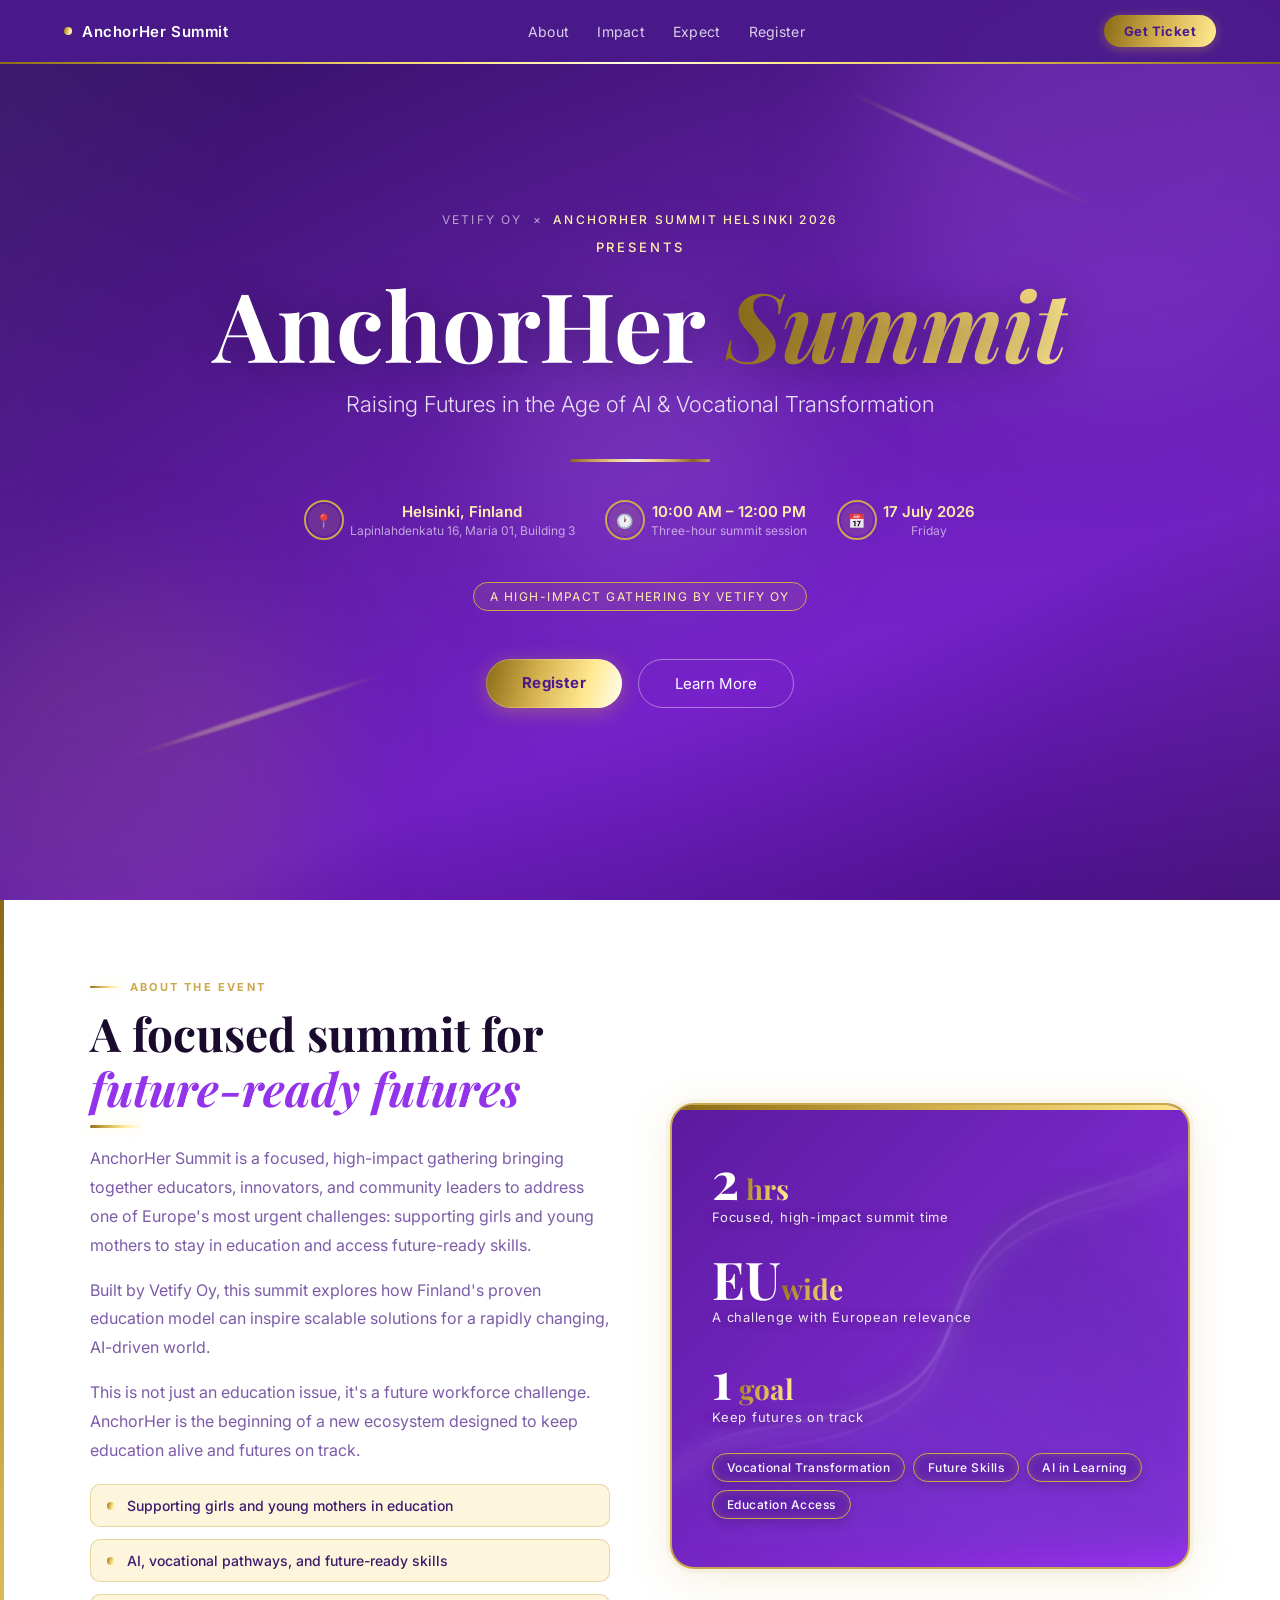
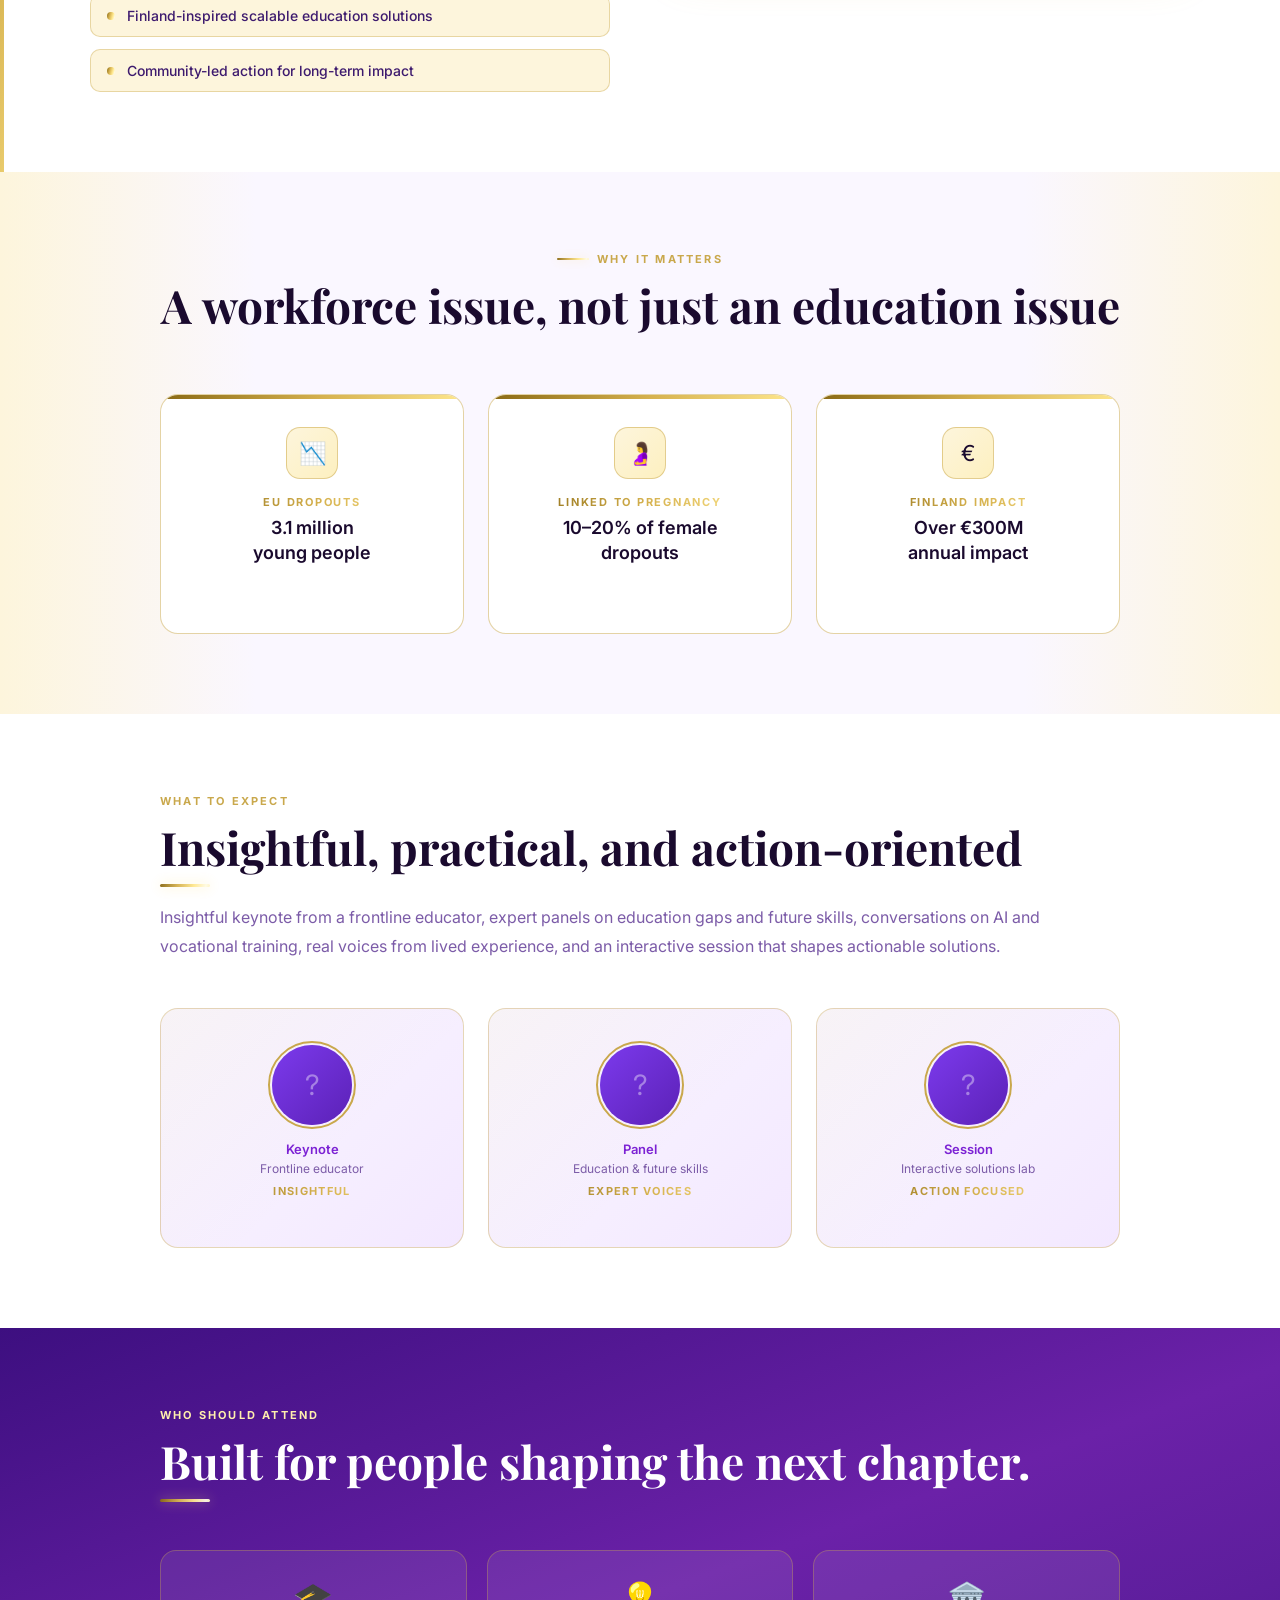
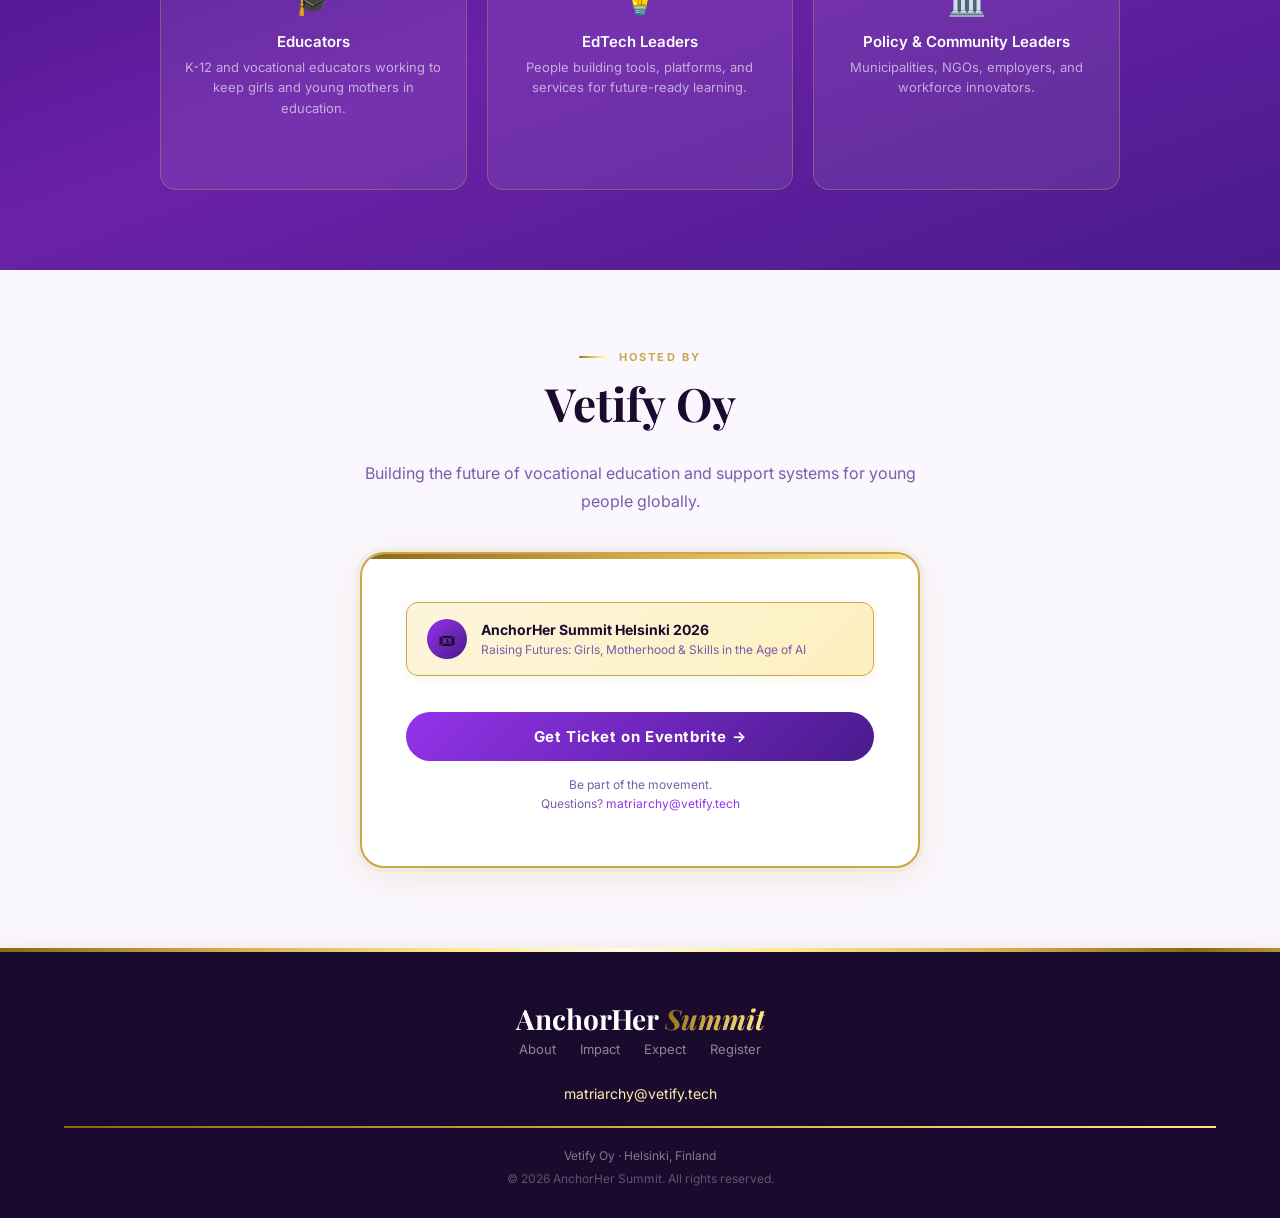
==== index.html @ 863d2818 "remove unnecessary info" ====
<!DOCTYPE html>
<html lang="en">
  <head>
    <meta charset="UTF-8" />
    <meta name="viewport" content="width=device-width, initial-scale=1.0" />
    <title>AnchorHer Summit Helsinki 2026 | Vetify Oy</title>
    <link
      href="https://fonts.googleapis.com/css2?family=Playfair+Display:ital,wght@0,400;0,600;0,700;1,400&family=Inter:wght@300;400;500;600&display=swap"
      rel="stylesheet"
    />
    <link rel="stylesheet" href="styles.css" />
  </head>
  <body>
    <!-- NAV -->
    <nav>
      <div class="nav-brand">
        <div class="nav-brand-dot"></div>
        AnchorHer Summit
      </div>
      <div class="nav-links">
        <a href="#about">About</a>
        <a href="#details">Impact</a>
        <a href="#speakers">Expect</a>
        <a href="#register">Register</a>
      </div>
      <a
        href="https://www.eventbrite.com/e/anchor-her-2026-tickets-1987062125307?utm_experiment=test_share_listing&amp;aff=ebdsshios&amp;sg=4c2efbb95461419b3575d5b0c4563338e0e5903db232648cd153c966b1253287ff95b7b85a6dab81c7ffede39c8ee345f664fbf305e3b90b16de15519424bc4d80ee0aa42f02c22184fb0f5b1e31"
        target="_blank"
        rel="noopener noreferrer"
        class="nav-cta"
        >Get Ticket</a
      >
    </nav>

    <!-- HERO -->
    <section class="hero" id="home">
      <div class="hero-orb orb1"></div>
      <div class="hero-orb orb2"></div>
      <div class="hero-orb orb3"></div>
      <div class="gold-line gl1"></div>
      <div class="gold-line gl2"></div>

      <p class="hero-collab">
        Vetify Oy &nbsp;×&nbsp; <span>AnchorHer Summit Helsinki 2026</span>
      </p>
      <p class="hero-eyebrow">Presents</p>
      <h1 class="hero-title">AnchorHer <em>Summit</em></h1>
      <p class="hero-subtitle">
        Raising Futures in the Age of AI &amp; Vocational Transformation
      </p>

      <div class="hero-meta">
        <div class="hero-meta-item">
          <div class="hero-meta-icon">📍</div>
          <div class="hero-meta-text">
            <strong>Helsinki, Finland</strong>
            <span>Lapinlahdenkatu 16, Maria 01, Building 3</span>
          </div>
        </div>
        <div class="hero-meta-item">
          <div class="hero-meta-icon">🕐</div>
          <div class="hero-meta-text">
            <strong>10:00 AM – 12:00 PM</strong>
            <span>Three-hour summit session</span>
          </div>
        </div>
        <div class="hero-meta-item">
          <div class="hero-meta-icon">📅</div>
          <div class="hero-meta-text">
            <strong>17 July 2026</strong>
            <span>Friday</span>
          </div>
        </div>
      </div>

      <div class="hero-badge">A high-impact gathering by Vetify Oy</div>

      <div class="hero-cta">
        <a
          href="https://www.eventbrite.com/e/anchor-her-2026-tickets-1987062125307?utm_experiment=test_share_listing&amp;aff=ebdsshios&amp;sg=4c2efbb95461419b3575d5b0c4563338e0e5903db232648cd153c966b1253287ff95b7b85a6dab81c7ffede39c8ee345f664fbf305e3b90b16de15519424bc4d80ee0aa42f02c22184fb0f5b1e31"
          target="_blank"
          rel="noopener noreferrer"
          class="btn-primary"
          >Register</a
        >
        <a href="#about" class="btn-outline">Learn More</a>
      </div>
    </section>

    <!-- ABOUT -->
    <section class="about" id="about">
      <div class="about-grid">
        <div>
          <p class="section-label">About the Event</p>
          <h2 class="section-title">
            A focused summit for <em>future-ready futures</em>
          </h2>
          <p class="section-body">
            AnchorHer Summit is a focused, high-impact gathering bringing
            together educators, innovators, and community leaders to address one
            of Europe&apos;s most urgent challenges: supporting girls and young
            mothers to stay in education and access future-ready skills.
          </p>
          <p class="section-body" style="margin-top: 16px">
            Built by Vetify Oy, this summit explores how Finland&apos;s proven
            education model can inspire scalable solutions for a rapidly
            changing, AI-driven world.
          </p>
          <p class="section-body" style="margin-top: 16px">
            This is not just an education issue, it&apos;s a future workforce
            challenge. AnchorHer is the beginning of a new ecosystem designed to
            keep education alive and futures on track.
          </p>
          <div class="audience-list">
            <div class="audience-item">
              <div class="audience-dot"></div>
              <span>Supporting girls and young mothers in education</span>
            </div>
            <div class="audience-item">
              <div class="audience-dot"></div>
              <span>AI, vocational pathways, and future-ready skills</span>
            </div>
            <div class="audience-item">
              <div class="audience-dot"></div>
              <span>Finland-inspired scalable education solutions</span>
            </div>
            <div class="audience-item">
              <div class="audience-dot"></div>
              <span>Community-led action for long-term impact</span>
            </div>
          </div>
        </div>
        <div class="about-visual">
          <div class="about-visual-accent"></div>
          <div class="about-stat">
            <div class="about-stat-num">2<span> hrs</span></div>
            <div class="about-stat-label">Focused, high-impact summit time</div>
          </div>
          <div class="about-stat">
            <div class="about-stat-num">EU<span>wide</span></div>
            <div class="about-stat-label">
              A challenge with European relevance
            </div>
          </div>
          <div class="about-stat">
            <div class="about-stat-num">1<span> goal</span></div>
            <div class="about-stat-label">Keep futures on track</div>
          </div>
          <div class="about-tags">
            <div class="tag">Vocational Transformation</div>
            <div class="tag">Future Skills</div>
            <div class="tag">AI in Learning</div>
            <div class="tag">Education Access</div>
          </div>
        </div>
      </div>
    </section>

    <!-- DETAILS -->
    <section class="details" id="details">
      <div class="section-center">
        <p class="section-label" style="justify-content: center">
          Why It Matters
        </p>
        <h2 class="section-title no-underline">
          A workforce issue, not just an education issue
        </h2>
      </div>
      <div class="details-grid">
        <div class="detail-card">
          <div class="detail-icon">📉</div>
          <div class="detail-label">EU Dropouts</div>
          <div class="detail-value">3.1 million<br />young people</div>
        </div>
        <div class="detail-card">
          <div class="detail-icon">🤰</div>
          <div class="detail-label">Linked to Pregnancy</div>
          <div class="detail-value">10–20% of female<br />dropouts</div>
        </div>
        <div class="detail-card">
          <div class="detail-icon">€</div>
          <div class="detail-label">Finland Impact</div>
          <div class="detail-value">Over €300M<br />annual impact</div>
        </div>
      </div>
    </section>

    <!-- SPEAKERS -->
    <section class="speakers" id="speakers">
      <div class="speakers-inner">
        <div class="section-center section-center-wide section-header-left">
          <p class="section-label">What to Expect</p>
          <h2 class="section-title">
            Insightful, practical, and action-oriented
          </h2>
          <p class="section-body speakers-intro">
            Insightful keynote from a frontline educator, expert panels on
            education gaps and future skills, conversations on AI and vocational
            training, real voices from lived experience, and an interactive
            session that shapes actionable solutions.
          </p>
        </div>
        <div class="speakers-grid">
          <div class="speaker-card">
            <div class="speaker-avatar">
              <div class="speaker-avatar-inner">?</div>
            </div>
            <div class="speaker-name-ph">Keynote</div>
            <div class="speaker-role-ph">Frontline educator</div>
            <div class="speaker-coming">Insightful</div>
          </div>
          <div class="speaker-card">
            <div class="speaker-avatar">
              <div class="speaker-avatar-inner">?</div>
            </div>
            <div class="speaker-name-ph">Panel</div>
            <div class="speaker-role-ph">Education &amp; future skills</div>
            <div class="speaker-coming">Expert Voices</div>
          </div>
          <div class="speaker-card">
            <div class="speaker-avatar">
              <div class="speaker-avatar-inner">?</div>
            </div>
            <div class="speaker-name-ph">Session</div>
            <div class="speaker-role-ph">Interactive solutions lab</div>
            <div class="speaker-coming">Action Focused</div>
          </div>
        </div>
      </div>
    </section>

    <!-- PERKS -->
    <section class="perks" id="perks">
      <div class="perks-inner">
        <div class="section-center section-center-wide section-header-left">
          <p class="section-label">Who Should Attend</p>
          <h2 class="section-title" style="color: white">
            Built for people shaping the next chapter.
          </h2>
        </div>
        <div class="perks-grid">
          <div class="perk-card">
            <div class="perk-icon">🎓</div>
            <div class="perk-title">Educators</div>
            <div class="perk-desc">
              K-12 and vocational educators working to keep girls and young
              mothers in education.
            </div>
          </div>
          <div class="perk-card">
            <div class="perk-icon">💡</div>
            <div class="perk-title">EdTech Leaders</div>
            <div class="perk-desc">
              People building tools, platforms, and services for future-ready
              learning.
            </div>
          </div>
          <div class="perk-card">
            <div class="perk-icon">🏛️</div>
            <div class="perk-title">Policy &amp; Community Leaders</div>
            <div class="perk-desc">
              Municipalities, NGOs, employers, and workforce innovators.
            </div>
          </div>
        </div>
      </div>
    </section>

    <!-- REGISTER -->
    <section class="register" id="register">
      <div class="register-inner">
        <div class="section-center register-intro" style="margin-bottom: 36px">
          <p class="section-label" style="justify-content: center">Hosted By</p>
          <h2 class="section-title no-underline">Vetify Oy</h2>
          <p class="section-body" style="margin: 0 auto; text-align: center">
            Building the future of vocational education and support systems for
            young people globally.
          </p>
        </div>
        <div class="register-card">
          <div class="free-ticket-banner">
            <div class="ticket-icon">🎟</div>
            <div class="ticket-info">
              <strong>AnchorHer Summit Helsinki 2026</strong>
              <span
                >Raising Futures: Girls, Motherhood &amp; Skills in the Age of
                AI</span
              >
            </div>
          </div>
          <div style="text-align: center; padding: 8px 0 4px">
            <a
              href="https://www.eventbrite.com/e/anchor-her-2026-tickets-1987062125307?utm_experiment=test_share_listing&amp;aff=ebdsshios&amp;sg=4c2efbb95461419b3575d5b0c4563338e0e5903db232648cd153c966b1253287ff95b7b85a6dab81c7ffede39c8ee345f664fbf305e3b90b16de15519424bc4d80ee0aa42f02c22184fb0f5b1e31"
              target="_blank"
              rel="noopener noreferrer"
              class="submit-btn"
            >
              Get Ticket on Eventbrite →
            </a>
            <p class="form-note">
              Be part of the movement.<br />
              Questions?
              <a href="mailto:matriarchy@vetify.tech">matriarchy@vetify.tech</a>
            </p>
          </div>
        </div>
      </div>
    </section>

    <!-- FOOTER -->
    <footer>
      <div class="footer-brand">AnchorHer <em>Summit</em></div>
      <div class="footer-links">
        <a href="#about">About</a>
        <a href="#details">Impact</a>
        <a href="#speakers">Expect</a>
        <a href="#register">Register</a>
      </div>
      <div class="footer-email">matriarchy@vetify.tech</div>
      <div class="footer-divider"></div>
      <div class="footer-orgs">Vetify Oy · Helsinki, Finland</div>
      <div class="footer-copy">
        © 2026 AnchorHer Summit. All rights reserved.
      </div>
    </footer>

    <script src="script.js"></script>
  </body>
</html>
---- styles.css ----
/* ─── VARIABLES ─────────────────────────────────────────── */
:root {
  --purple-dark: #4a1a8c;
  --purple-main: #7c22d4;
  --purple-vivid: #9333ea;
  --purple-bright: #a855f7;
  --purple-mid: #b57bee;
  --purple-light: #d8b4fe;
  --purple-pale: #f3e8ff;

  /* flat gold fallbacks */
  --gold: #c9a84c;
  --gold-light: #ffefad;
  --gold-pale: #fdf5dc;

  /* metallic gold: dark → mid → bright highlight → mid → dark */
  --gold-metal: linear-gradient(
    105deg,
    #896914 0%,
    #d6b24f 20%,
    #ffe88f 38%,
    #fffbe2 50%,
    #ffe88f 62%,
    #d6b24f 80%,
    #896914 100%
  );

  /* shimmer version — oversized so it can animate */
  --gold-shimmer: linear-gradient(
    105deg,
    #896914 0%,
    #d6b24f 18%,
    #ffe88f 34%,
    #fffbe2 46%,
    #ffe88f 58%,
    #d6b24f 74%,
    #896914 88%,
    #d6b24f 100%
  );

  --white: #ffffff;
  --off-white: #faf7ff;
  --text-dark: #1a0a2e;
  --text-mid: #3d1a6e;
  --text-muted: #7c5ca8;
}

/* ─── SHIMMER ANIMATION ──────────────────────────────────── */
@keyframes shimmer {
  0% {
    background-position: 150% center;
  }
  100% {
    background-position: -150% center;
  }
}

/* Utility: apply to any element that should shimmer */
.gold-shiny {
  background: var(--gold-shimmer);
  background-size: 200% auto;
}

/* ─── RESET ─────────────────────────────────────────────────*/
* {
  margin: 0;
  padding: 0;
  box-sizing: border-box;
}
html {
  scroll-behavior: smooth;
}
body {
  font-family: "Inter", sans-serif;
  background: var(--off-white);
  color: var(--text-dark);
  overflow-x: hidden;
}

/* ─── NAV ────────────────────────────────────────────────── */
nav {
  position: fixed;
  top: 0;
  left: 0;
  right: 0;
  z-index: 100;
  background: rgba(74, 26, 140, 0.95);
  backdrop-filter: blur(8px);
  display: flex;
  align-items: center;
  justify-content: space-between;
  padding: 0 5%;
  height: 64px;
  border-bottom: 2px solid transparent;
  border-image: var(--gold-metal) 1;
}
.nav-brand {
  display: flex;
  align-items: center;
  gap: 10px;
  color: var(--white);
  font-weight: 600;
  font-size: 15px;
  letter-spacing: 0.04em;
}
.nav-brand-dot {
  width: 8px;
  height: 8px;
  border-radius: 50%;
  background: var(--gold-metal);
  background-size: 200% auto;
}
.nav-links {
  display: flex;
  gap: 28px;
}
.nav-links a {
  color: rgba(255, 255, 255, 0.8);
  text-decoration: none;
  font-size: 14px;
  font-weight: 400;
  letter-spacing: 0.02em;
  transition: color 0.2s;
}
.nav-links a:hover {
  color: var(--gold-light);
}
.nav-cta {
  background: var(--gold-shimmer);
  background-size: 300% auto;
  color: var(--purple-dark);
  padding: 8px 20px;
  border-radius: 24px;
  font-size: 13px;
  font-weight: 700;
  text-decoration: none;
  letter-spacing: 0.03em;
  box-shadow: 0 2px 12px rgba(201, 168, 76, 0.4);
}

/* ─── HERO ───────────────────────────────────────────────── */
.hero {
  min-height: 100vh;
  background: linear-gradient(
    160deg,
    #2d0a5c 0%,
    #5b1a9f 40%,
    #7c22d4 70%,
    #4a0e8c 100%
  );
  display: flex;
  flex-direction: column;
  align-items: center;
  justify-content: center;
  text-align: center;
  padding: 80px 5% 60px;
  position: relative;
  overflow: hidden;
}
.hero::before {
  content: "";
  position: absolute;
  inset: 0;
  background: radial-gradient(
    circle at center,
    transparent 35%,
    rgba(38, 7, 86, 0.18) 100%
  );
  pointer-events: none;
}
.hero::after {
  content: "";
  position: absolute;
  inset: 0;
  background: linear-gradient(
      115deg,
      rgba(255, 255, 255, 0.05) 0%,
      transparent 18%,
      transparent 82%,
      rgba(255, 239, 173, 0.04) 100%
    ),
    linear-gradient(180deg, rgba(255, 255, 255, 0.02), rgba(0, 0, 0, 0.06));
  pointer-events: none;
}
.hero-orb {
  position: absolute;
  border-radius: 50%;
  background: rgba(168, 85, 247, 0.25);
  filter: blur(60px);
}
.orb1 {
  width: 500px;
  height: 500px;
  top: -100px;
  right: -100px;
}
.orb2 {
  width: 400px;
  height: 400px;
  bottom: -80px;
  left: -80px;
  background: rgba(201, 168, 76, 0.12);
}
.orb3 {
  width: 300px;
  height: 300px;
  top: 50%;
  left: 50%;
  transform: translate(-50%, -50%);
  background: rgba(181, 123, 238, 0.2);
}

.gold-line {
  position: absolute;
  width: 260px;
  height: 10px;
  opacity: 0.42;
  border-radius: 999px;
  background: radial-gradient(
    ellipse at center,
    rgba(255, 239, 173, 0.95) 0%,
    rgba(255, 239, 173, 0.72) 34%,
    rgba(201, 168, 76, 0.22) 58%,
    rgba(201, 168, 76, 0) 76%
  );
  filter: blur(0.3px);
  transform-origin: center;
}
.gl1 {
  top: 16%;
  right: 14%;
  transform: rotate(25deg) skewX(-18deg) scaleY(0.85);
}
.gl2 {
  bottom: 20%;
  left: 10%;
  transform: rotate(-18deg) skewX(16deg) scaleY(0.85);
}

.hero-collab {
  color: rgba(255, 255, 255, 0.6);
  font-size: 12px;
  letter-spacing: 0.18em;
  text-transform: uppercase;
  margin-bottom: 12px;
  position: relative;
  z-index: 1;
}
.hero-collab span {
  color: var(--gold-light);
  font-weight: 500;
}
.hero-eyebrow {
  font-size: 13px;
  letter-spacing: 0.22em;
  text-transform: uppercase;
  color: var(--gold-light);
  font-weight: 500;
  margin-bottom: 20px;
  position: relative;
  z-index: 1;
}
.hero-title {
  font-family: "Playfair Display", Georgia, serif;
  font-size: clamp(52px, 8vw, 96px);
  font-weight: 700;
  color: var(--white);
  line-height: 1;
  margin-bottom: 16px;
  position: relative;
  z-index: 1;
  text-shadow: 0 2px 40px rgba(0, 0, 0, 0.3);
}
.hero-title em {
  font-style: italic;
  background: var(--gold-shimmer);
  background-size: 300% auto;
  -webkit-background-clip: text;
  -webkit-text-fill-color: transparent;
  background-clip: text;
}
.hero-subtitle {
  font-size: clamp(16px, 2.5vw, 22px);
  color: rgba(255, 255, 255, 0.85);
  font-weight: 300;
  max-width: none;
  width: fit-content;
  white-space: nowrap;
  line-height: 1.6;
  margin: 0 auto 40px;
  position: relative;
  z-index: 1;
  padding: 0 0 40px;
  text-align: left;
}
.hero-subtitle::after {
  content: "";
  position: absolute;
  left: 50%;
  bottom: 0;
  width: 140px;
  height: 3px;
  background: var(--gold-shimmer);
  border-radius: 999px;
  opacity: 0.9;
  transform: translateX(-50%);
}
.hero-meta {
  display: flex;
  gap: 32px;
  justify-content: center;
  flex-wrap: wrap;
  margin-top: 0;
  margin-bottom: 44px;
  position: relative;
  z-index: 1;
}
.hero-meta-item {
  display: flex;
  align-items: center;
  gap: 8px;
  color: rgba(255, 255, 255, 0.9);
  font-size: 14px;
}
.hero-meta-icon {
  min-width: 36px;
  height: 36px;
  border-radius: 50%;
  background: rgba(201, 168, 76, 0.15);
  border: 2px solid transparent;
  border-radius: 50%;
  background-clip: padding-box;
  outline: 2px solid var(--gold);
  outline-offset: 0;
  display: flex;
  align-items: center;
  justify-content: center;
  font-size: 14px;
}
.hero-meta-text strong {
  display: block;
  font-size: 15px;
  font-weight: 600;
  color: var(--gold-light);
}
.hero-meta-text span {
  font-size: 12px;
  color: rgba(255, 255, 255, 0.6);
}
.hero-badge {
  background: rgba(201, 168, 76, 0.1);
  border: 1px solid var(--gold);
  color: var(--gold-light);
  font-size: 12px;
  letter-spacing: 0.12em;
  text-transform: uppercase;
  padding: 6px 16px;
  border-radius: 24px;
  margin-bottom: 48px;
  position: relative;
  z-index: 1;
}
.hero-cta {
  display: flex;
  gap: 16px;
  justify-content: center;
  flex-wrap: wrap;
  position: relative;
  z-index: 1;
}

.btn-primary {
  background: var(--gold-metal);
  background-size: 200% auto;
  color: var(--purple-dark);
  padding: 14px 36px;
  border-radius: 32px;
  font-size: 15px;
  font-weight: 700;
  text-decoration: none;
  letter-spacing: 0.03em;
  box-shadow: 0 4px 20px rgba(201, 168, 76, 0.38),
    0 0 0 1px rgba(255, 250, 235, 0.24) inset;
  transition: transform 0.15s, box-shadow 0.2s;
}
.btn-primary:hover {
  transform: translateY(-2px);
  box-shadow: 0 8px 30px rgba(201, 168, 76, 0.55);
}

.btn-outline {
  border: 1px solid rgba(255, 255, 255, 0.4);
  color: var(--white);
  padding: 14px 36px;
  border-radius: 32px;
  font-size: 15px;
  font-weight: 400;
  text-decoration: none;
  transition: border-color 0.2s, background 0.2s;
}
.btn-outline:hover {
  border-color: var(--gold-light);
  background: rgba(201, 168, 76, 0.1);
}

/* ─── SHARED SECTION STYLES ──────────────────────────────── */
section {
  padding: 80px 5%;
}
.section-label {
  font-size: 11px;
  letter-spacing: 0.2em;
  text-transform: uppercase;
  color: var(--gold);
  font-weight: 700;
  margin-bottom: 12px;
  display: flex;
  align-items: center;
  gap: 8px;
}
.section-label::before {
  content: "";
  display: block;
  width: 32px;
  height: 2px;
  background: var(--gold-shimmer);
  background-size: 200% auto;
  border-radius: 999px;
  opacity: 0.95;
  box-shadow: 0 0 10px rgba(255, 227, 127, 0.45);
}
.section-title {
  font-family: "Playfair Display", serif;
  font-size: clamp(30px, 4vw, 46px);
  font-weight: 700;
  color: var(--text-dark);
  line-height: 1.2;
  margin-bottom: 16px;
  position: relative;
  padding-bottom: 12px;
}
.section-title::after {
  content: "";
  position: absolute;
  bottom: 0;
  left: 0;
  width: 50px;
  height: 3px;
  background: var(--gold-shimmer);
  background-size: 200% auto;
  border-radius: 999px;
  opacity: 0.95;
  box-shadow: 0 0 12px rgba(255, 227, 127, 0.5);
}

.section-title.no-underline::after {
  display: none;
}

.section-title em {
  color: var(--purple-vivid);
  font-style: italic;
}
.section-body {
  font-size: 16px;
  line-height: 1.8;
  color: var(--text-muted);
  max-width: 620px;
}
.speakers .speakers-intro {
  max-width: 960px;
}
.section-center-wide {
  max-width: 960px;
}
.details .section-center {
  max-width: 960px;
}
.section-center {
  text-align: center;
  max-width: 600px;
  margin: 0 auto 48px;
}

.section-header-left {
  max-width: 960px;
  text-align: left;
}

.section-header-left .section-label {
  justify-content: flex-start;
}

.section-header-left .section-label::before {
  display: none;
}

.section-header-left .gold-divider {
  display: none;
}

.gold-divider {
  width: 80px;
  height: 4px;
  background: var(--gold-shimmer);
  background-size: 300% auto;
  margin: 16px 0 32px;
  border-radius: 2px;
  box-shadow: 0 2px 8px rgba(201, 168, 76, 0.4);
}

/* ─── ABOUT ──────────────────────────────────────────────── */
.about {
  background: var(--white);
  position: relative;
}
.about::before {
  content: "";
  position: absolute;
  left: 0;
  top: 0;
  bottom: 0;
  width: 4px;
  background: var(--gold-shimmer);
  background-size: 100% 400%;
}
.about-grid {
  display: grid;
  grid-template-columns: 1fr 1fr;
  gap: 60px;
  align-items: center;
  max-width: 1100px;
  margin: 0 auto;
}
.about-visual {
  background: linear-gradient(135deg, #5b1a9f, #9333ea);
  border-radius: 24px;
  padding: 48px 40px;
  position: relative;
  overflow: hidden;
  border: 2px solid var(--gold);
  box-shadow: 0 8px 40px rgba(201, 168, 76, 0.2),
    0 0 0 4px rgba(201, 168, 76, 0.08);
}
.about-visual::before {
  content: "";
  position: absolute;
  top: 0;
  left: 0;
  right: 0;
  height: 5px;
  background: var(--gold-shimmer);
  background-size: 300% auto;
}
.about-visual-accent {
  position: absolute;
  inset: 0;
  pointer-events: none;
  z-index: 0;
  overflow: hidden;
}

.about-visual-accent::before {
  content: "";
  position: absolute;
  inset: 0;
  background-image: url("data:image/svg+xml,%3Csvg xmlns='http://www.w3.org/2000/svg' width='900' height='700' viewBox='0 0 900 700'%3E%3Cdefs%3E%3Cfilter id='soft'%3E%3CfeGaussianBlur stdDeviation='18'/%3E%3C/filter%3E%3Cfilter id='mid'%3E%3CfeGaussianBlur stdDeviation='8'/%3E%3C/filter%3E%3Cfilter id='sharp'%3E%3CfeGaussianBlur stdDeviation='1.5'/%3E%3C/filter%3E%3ClinearGradient id='g1' x1='100%25' y1='0%25' x2='0%25' y2='100%25'%3E%3Cstop offset='0%25' stop-color='%234c1d95' stop-opacity='0'/%3E%3Cstop offset='30%25' stop-color='%234c1d95' stop-opacity='0.86'/%3E%3Cstop offset='70%25' stop-color='%235b21b6' stop-opacity='0.72'/%3E%3Cstop offset='100%25' stop-color='%235b21b6' stop-opacity='0'/%3E%3C/linearGradient%3E%3ClinearGradient id='g2' x1='100%25' y1='0%25' x2='0%25' y2='100%25'%3E%3Cstop offset='0%25' stop-color='%236d28d9' stop-opacity='0'/%3E%3Cstop offset='35%25' stop-color='%236d28d9' stop-opacity='0.72'/%3E%3Cstop offset='65%25' stop-color='%237c3aed' stop-opacity='0.58'/%3E%3Cstop offset='100%25' stop-color='%237c3aed' stop-opacity='0'/%3E%3C/linearGradient%3E%3ClinearGradient id='g3' x1='100%25' y1='0%25' x2='0%25' y2='100%25'%3E%3Cstop offset='0%25' stop-color='%23d8b4fe' stop-opacity='0'/%3E%3Cstop offset='25%25' stop-color='%23d8b4fe' stop-opacity='0.85'/%3E%3Cstop offset='75%25' stop-color='%23f3e8ff' stop-opacity='0.6'/%3E%3Cstop offset='100%25' stop-color='%23d8b4fe' stop-opacity='0'/%3E%3C/linearGradient%3E%3C/defs%3E%3C!-- BIG wave body 1 --%3E%3Cpath d='M900 0 C820 80 680 60 580 160 C480 260 520 380 380 440 C240 500 120 460 0 560 L0 700 L900 700 Z' fill='url(%23g1)' filter='url(%23soft)' opacity='0.7'/%3E%3C!-- BIG wave body 2 — offset --%3E%3Cpath d='M900 60 C800 130 660 100 550 210 C440 320 490 430 340 500 C190 570 80 520 0 620 L0 700 L900 700 Z' fill='url(%23g2)' filter='url(%23mid)' opacity='0.5'/%3E%3C!-- edge highlight of wave 1 --%3E%3Cpath d='M900 0 C820 80 680 60 580 160 C480 260 520 380 380 440 C240 500 120 460 0 560' fill='none' stroke='url(%23g1)' stroke-width='60' stroke-linecap='round' filter='url(%23mid)' opacity='0.5'/%3E%3C!-- gold hairline 1 --%3E%3Cpath d='M900 10 C815 88 672 68 570 170 C468 272 510 390 368 452 C226 514 108 472 0 572' fill='none' stroke='url(%23g3)' stroke-width='1.8' stroke-linecap='round' filter='url(%23sharp)' opacity='0.9'/%3E%3C!-- gold hairline 2 — slightly offset --%3E%3Cpath d='M900 55 C808 128 662 105 558 208 C454 312 498 425 352 490 C206 555 92 512 0 612' fill='none' stroke='url(%23g3)' stroke-width='1.2' stroke-linecap='round' filter='url(%23sharp)' opacity='0.65'/%3E%3C!-- inner glow edge --%3E%3Cpath d='M900 30 C818 105 676 82 574 183 C472 284 515 397 372 460 C230 523 112 480 0 580' fill='none' stroke='rgba(216,180,254,0.25)' stroke-width='40' stroke-linecap='round' filter='url(%23soft)' opacity='0.6'/%3E%3C/svg%3E");
  background-size: 100% 100%;
  mix-blend-mode: screen;
  opacity: 0.58;
  filter: brightness(1.08) saturate(0.82);
  transform: translateY(6px);
}

.about-visual-accent::after {
  display: none;
}

.about-visual-line {
  display: none;
}
.about-stat {
  margin-bottom: 28px;
  position: relative;
  z-index: 2;
}
.about-stat-num {
  font-family: "Playfair Display", serif;
  font-size: 52px;
  font-weight: 700;
  color: var(--white);
  line-height: 1;
  margin-bottom: 4px;
}
.about-stat-num span {
  font-size: 28px;
  background: var(--gold-shimmer);
  background-size: 300% auto;
  -webkit-background-clip: text;
  -webkit-text-fill-color: transparent;
  background-clip: text;
}
.about-stat-label {
  font-size: 13px;
  color: rgba(255, 255, 255, 0.9);
  letter-spacing: 0.06em;
  text-shadow: 0 1px 8px rgba(26, 10, 46, 0.35);
}
.about-tags {
  display: flex;
  flex-wrap: wrap;
  gap: 8px;
  margin-top: 20px;
  position: relative;
  z-index: 3;
}
.tag {
  background: rgba(74, 26, 140, 0.42);
  border: 1.5px solid var(--gold);
  color: rgba(255, 255, 255, 0.98);
  font-size: 12px;
  padding: 6px 14px;
  border-radius: 16px;
  letter-spacing: 0.04em;
  font-weight: 500;
  box-shadow: 0 0 8px rgba(201, 168, 76, 0.22) inset,
    0 4px 12px rgba(0, 0, 0, 0.16);
  backdrop-filter: blur(2px);
}
.recurring-badge {
  display: flex;
  align-items: center;
  gap: 10px;
  margin-top: 20px;
  margin-bottom: 8px;
  background: var(--gold-pale);
  border: 1.5px solid var(--gold);
  border-radius: 10px;
  padding: 12px 16px;
  box-shadow: 0 2px 12px rgba(201, 168, 76, 0.15);
}
.recurring-badge span:first-child {
  font-size: 18px;
  color: var(--gold);
}
.recurring-badge span:last-child {
  font-size: 13px;
  color: var(--text-mid);
  font-weight: 500;
}
.audience-list {
  display: flex;
  flex-direction: column;
  gap: 12px;
  margin-top: 20px;
}
.audience-item {
  display: flex;
  align-items: center;
  gap: 12px;
  background: var(--gold-pale);
  border-radius: 10px;
  padding: 12px 16px;
  border: 1px solid rgba(201, 168, 76, 0.4);
}
.audience-dot {
  width: 8px;
  height: 8px;
  min-width: 8px;
  border-radius: 50%;
  background: var(--gold-metal);
  background-size: 200% auto;
}
.audience-item span {
  font-size: 14px;
  color: var(--text-mid);
  font-weight: 500;
}

/* ─── DETAILS ────────────────────────────────────────────── */
.details {
  background: linear-gradient(
    90deg,
    var(--gold-pale) 0%,
    var(--off-white) 20%,
    var(--off-white) 80%,
    var(--gold-pale) 100%
  );
}
.details-grid {
  display: grid;
  grid-template-columns: repeat(3, 1fr);
  gap: 24px;
  max-width: 960px;
  margin: 0 auto;
}
.detail-card {
  background: var(--white);
  border-radius: 18px;
  padding: 32px 28px;
  border: 1.5px solid rgba(201, 168, 76, 0.5);
  transition: transform 0.2s, box-shadow 0.2s;
  text-align: center;
  position: relative;
  overflow: hidden;
  min-height: 240px;
}
.detail-card::before {
  content: "";
  position: absolute;
  top: 0;
  left: 0;
  right: 0;
  height: 4px;
  background: var(--gold-shimmer);
  background-size: 300% auto;
}
.detail-card:hover {
  transform: translateY(-3px);
  box-shadow: 0 6px 24px rgba(201, 168, 76, 0.25);
}
.detail-icon {
  width: 52px;
  height: 52px;
  border-radius: 14px;
  background: linear-gradient(135deg, var(--gold-pale), #fdf0c0);
  display: flex;
  align-items: center;
  justify-content: center;
  margin: 0 auto 16px;
  font-size: 22px;
  border: 1px solid rgba(201, 168, 76, 0.5);
}
.detail-label {
  font-size: 11px;
  letter-spacing: 0.16em;
  text-transform: uppercase;
  background: var(--gold-shimmer);
  background-size: 300% auto;
  -webkit-background-clip: text;
  -webkit-text-fill-color: transparent;
  background-clip: text;
  font-weight: 700;
  margin-bottom: 6px;
}
.detail-value {
  font-size: 18px;
  font-weight: 600;
  color: var(--text-dark);
  line-height: 1.4;
}
.detail-sub {
  font-size: 13px;
  color: var(--text-muted);
  margin-top: 4px;
}

/* ─── SPEAKERS ───────────────────────────────────────────── */
.speakers {
  background: var(--white);
}
.speakers-inner {
  max-width: 960px;
  margin: 0 auto;
}
.speakers-grid {
  display: grid;
  grid-template-columns: repeat(3, 1fr);
  gap: 24px;
  max-width: 960px;
  margin: 36px auto 0;
}
.speaker-card {
  border: 1.5px solid rgba(201, 168, 76, 0.4);
  border-radius: 18px;
  padding: 36px 24px;
  text-align: center;
  background: linear-gradient(135deg, #faf7ff, #f3e8ff);
  position: relative;
  overflow: hidden;
  transition: box-shadow 0.2s;
  min-height: 240px;
}
.speaker-card:hover {
  box-shadow: 0 4px 20px rgba(201, 168, 76, 0.2);
  border-color: var(--gold);
}
.speaker-card::before {
  content: "";
  position: absolute;
  inset: 0;
  background: linear-gradient(
    135deg,
    rgba(201, 168, 76, 0.05) 0%,
    transparent 60%
  );
}
.speaker-avatar {
  width: 80px;
  height: 80px;
  border-radius: 50%;
  background: linear-gradient(135deg, #c4b5fd, #a855f7);
  margin: 0 auto 16px;
  outline: 2px solid var(--gold);
  outline-offset: 2px;
  display: flex;
  align-items: center;
  justify-content: center;
  position: relative;
  z-index: 1;
}
.speaker-avatar-inner {
  width: 100%;
  height: 100%;
  border-radius: 50%;
  background: linear-gradient(135deg, #7c3aed, #5b21b6);
  display: flex;
  align-items: center;
  justify-content: center;
  color: rgba(255, 255, 255, 0.4);
  font-size: 28px;
}
.speaker-name-ph {
  font-size: 13px;
  font-weight: 600;
  color: var(--purple-main);
  margin-bottom: 4px;
  position: relative;
  z-index: 1;
}
.speaker-role-ph {
  font-size: 12px;
  color: var(--text-muted);
  position: relative;
  z-index: 1;
}
.speaker-coming {
  font-size: 11px;
  letter-spacing: 0.12em;
  text-transform: uppercase;
  background: var(--gold-shimmer);
  background-size: 300% auto;
  -webkit-background-clip: text;
  -webkit-text-fill-color: transparent;
  background-clip: text;
  margin-top: 8px;
  font-weight: 700;
  position: relative;
  z-index: 1;
}

/* ─── PERKS ──────────────────────────────────────────────── */
.perks {
  background: linear-gradient(160deg, #3d0f80 0%, #6b21a8 50%, #4a1a8c 100%);
}
.perks-inner {
  max-width: 960px;
  margin: 0 auto;
}
.perks .section-label {
  color: var(--gold-light);
}
.perks .section-label::before {
  background: var(--gold-shimmer);
  background-size: 300% auto;
}
.perks-grid {
  display: grid;
  grid-template-columns: repeat(3, 1fr);
  gap: 20px;
  margin-top: 16px;
}
.perk-card {
  background: rgba(255, 255, 255, 0.08);
  border-radius: 16px;
  padding: 28px 22px;
  border: 1.5px solid rgba(201, 168, 76, 0.35);
  text-align: center;
  transition: background 0.2s, box-shadow 0.2s;
  min-height: 240px;
}
.perk-card:hover {
  background: rgba(255, 255, 255, 0.15);
  box-shadow: 0 4px 20px rgba(201, 168, 76, 0.2);
}
.perk-icon {
  font-size: 32px;
  margin-bottom: 14px;
}
.perk-title {
  font-size: 15px;
  font-weight: 600;
  color: var(--white);
  margin-bottom: 6px;
}
.perk-desc {
  font-size: 13px;
  color: rgba(255, 255, 255, 0.6);
  line-height: 1.6;
}
.free-badge {
  display: inline-flex;
  align-items: center;
  gap: 8px;
  background: var(--gold-shimmer);
  background-size: 300% auto;
  color: var(--purple-dark);
  font-size: 13px;
  font-weight: 800;
  padding: 10px 24px;
  border-radius: 32px;
  margin-top: 32px;
  letter-spacing: 0.06em;
  box-shadow: 0 4px 18px rgba(201, 168, 76, 0.4);
}

/* ─── REGISTER ───────────────────────────────────────────── */
.register {
  background: var(--off-white);
}
.register-inner {
  max-width: 560px;
  margin: 0 auto;
}
.register-card {
  background: var(--white);
  border-radius: 24px;
  padding: 48px 44px;
  border: 2px solid var(--gold);
  box-shadow: 0 8px 40px rgba(201, 168, 76, 0.2),
    0 0 0 4px rgba(201, 168, 76, 0.08);
  position: relative;
  overflow: hidden;
}
.register-card::before {
  content: "";
  position: absolute;
  top: 0;
  left: 0;
  right: 0;
  height: 5px;
  background: var(--gold-shimmer);
  background-size: 300% auto;
}
.free-ticket-banner {
  background: linear-gradient(135deg, var(--gold-pale), #fdf0c0);
  border: 1.5px solid var(--gold);
  border-radius: 12px;
  padding: 16px 20px;
  margin-bottom: 28px;
  display: flex;
  align-items: center;
  gap: 14px;
  box-shadow: 0 2px 10px rgba(201, 168, 76, 0.15);
}
.ticket-icon {
  width: 40px;
  height: 40px;
  min-width: 40px;
  border-radius: 50%;
  background: linear-gradient(135deg, var(--purple-vivid), var(--purple-dark));
  display: flex;
  align-items: center;
  justify-content: center;
  font-size: 18px;
}
.ticket-info strong {
  display: block;
  font-size: 14px;
  font-weight: 700;
  color: var(--text-dark);
}
.ticket-info span {
  font-size: 12px;
  color: var(--text-muted);
}
.submit-btn {
  display: inline-block;
  width: 100%;
  padding: 15px;
  border-radius: 32px;
  border: none;
  cursor: pointer;
  background: linear-gradient(135deg, var(--purple-vivid), var(--purple-dark));
  color: var(--white);
  font-size: 15px;
  font-weight: 700;
  font-family: "Inter", sans-serif;
  letter-spacing: 0.04em;
  text-align: center;
  text-decoration: none;
  transition: opacity 0.2s, transform 0.15s;
}
.submit-btn:hover {
  opacity: 0.9;
  transform: translateY(-1px);
}
.form-note {
  font-size: 12px;
  color: var(--text-muted);
  text-align: center;
  margin-top: 14px;
  line-height: 1.6;
}
.form-note a {
  color: var(--purple-vivid);
  text-decoration: none;
}

/* ─── FOOTER ─────────────────────────────────────────────── */
footer {
  background: #1a0a2e;
  padding: 48px 5% 32px;
  text-align: center;
  border-top: 4px solid transparent;
  border-image: var(--gold-shimmer) 1;
  box-shadow: 0 -4px 20px rgba(201, 168, 76, 0.15);
}
.footer-brand {
  font-family: "Playfair Display", serif;
  font-size: 28px;
  font-weight: 700;
  color: var(--white);
  margin-bottom: 4px;
}
.footer-brand em {
  font-style: italic;
  background: var(--gold-shimmer);
  background-size: 300% auto;
  -webkit-background-clip: text;
  -webkit-text-fill-color: transparent;
  background-clip: text;
}
.footer-sub {
  font-size: 12px;
  color: rgba(255, 255, 255, 0.4);
  letter-spacing: 0.12em;
  text-transform: uppercase;
  margin-bottom: 28px;
}
.footer-links {
  display: flex;
  gap: 24px;
  justify-content: center;
  margin-bottom: 28px;
}
.footer-links a {
  color: rgba(255, 255, 255, 0.5);
  font-size: 13px;
  text-decoration: none;
  transition: color 0.2s;
}
.footer-links a:hover {
  color: var(--gold-light);
}
.footer-email {
  font-size: 14px;
  color: var(--gold-light);
  margin-bottom: 24px;
}
.footer-divider {
  height: 2px;
  background: var(--gold-shimmer);
  background-size: 300% auto;
  margin-bottom: 20px;
}
.footer-copy {
  font-size: 12px;
  color: rgba(255, 255, 255, 0.3);
}
.footer-orgs {
  font-size: 12px;
  color: rgba(255, 255, 255, 0.45);
  margin-bottom: 8px;
}

/* ─── RESPONSIVE ─────────────────────────────────────────── */
@media (max-width: 768px) {
  .hero-collab {
    font-size: 9px;
    letter-spacing: 0.12em;
  }
  .hero-title {
    font-size: clamp(32px, 9.8vw, 48px);
  }
  .hero-subtitle {
    max-width: 600px;
    width: auto;
    white-space: normal;
    text-align: center;
    font-size: clamp(13px, 4.2vw, 16px);
    line-height: 1.5;
    margin: 0 auto 46px;
  }
  .hero-meta {
    display: grid;
    grid-template-columns: 1fr;
    justify-items: center;
    gap: 12px;
    max-width: 340px;
    margin: 0 auto 44px;
  }
  .hero-meta-item {
    width: min(320px, 92%);
    justify-content: flex-start;
    text-align: left;
  }
  .hero-meta-text strong {
    font-size: 13px;
  }
  .hero-meta-text span {
    font-size: 11px;
  }
  .hero-meta-item:first-child .hero-meta-text span {
    white-space: nowrap;
  }
  .hero-badge {
    display: none;
  }
  .about-grid {
    grid-template-columns: 1fr;
  }
  .about-grid .about-visual {
    order: -1;
  }
  .details-grid {
    grid-template-columns: 1fr;
  }
  .speakers-grid {
    grid-template-columns: 1fr 1fr;
  }
  .perks-grid {
    grid-template-columns: 1fr;
  }
  .nav-links {
    display: none;
  }
  .register-card {
    padding: 32px 24px;
  }
}
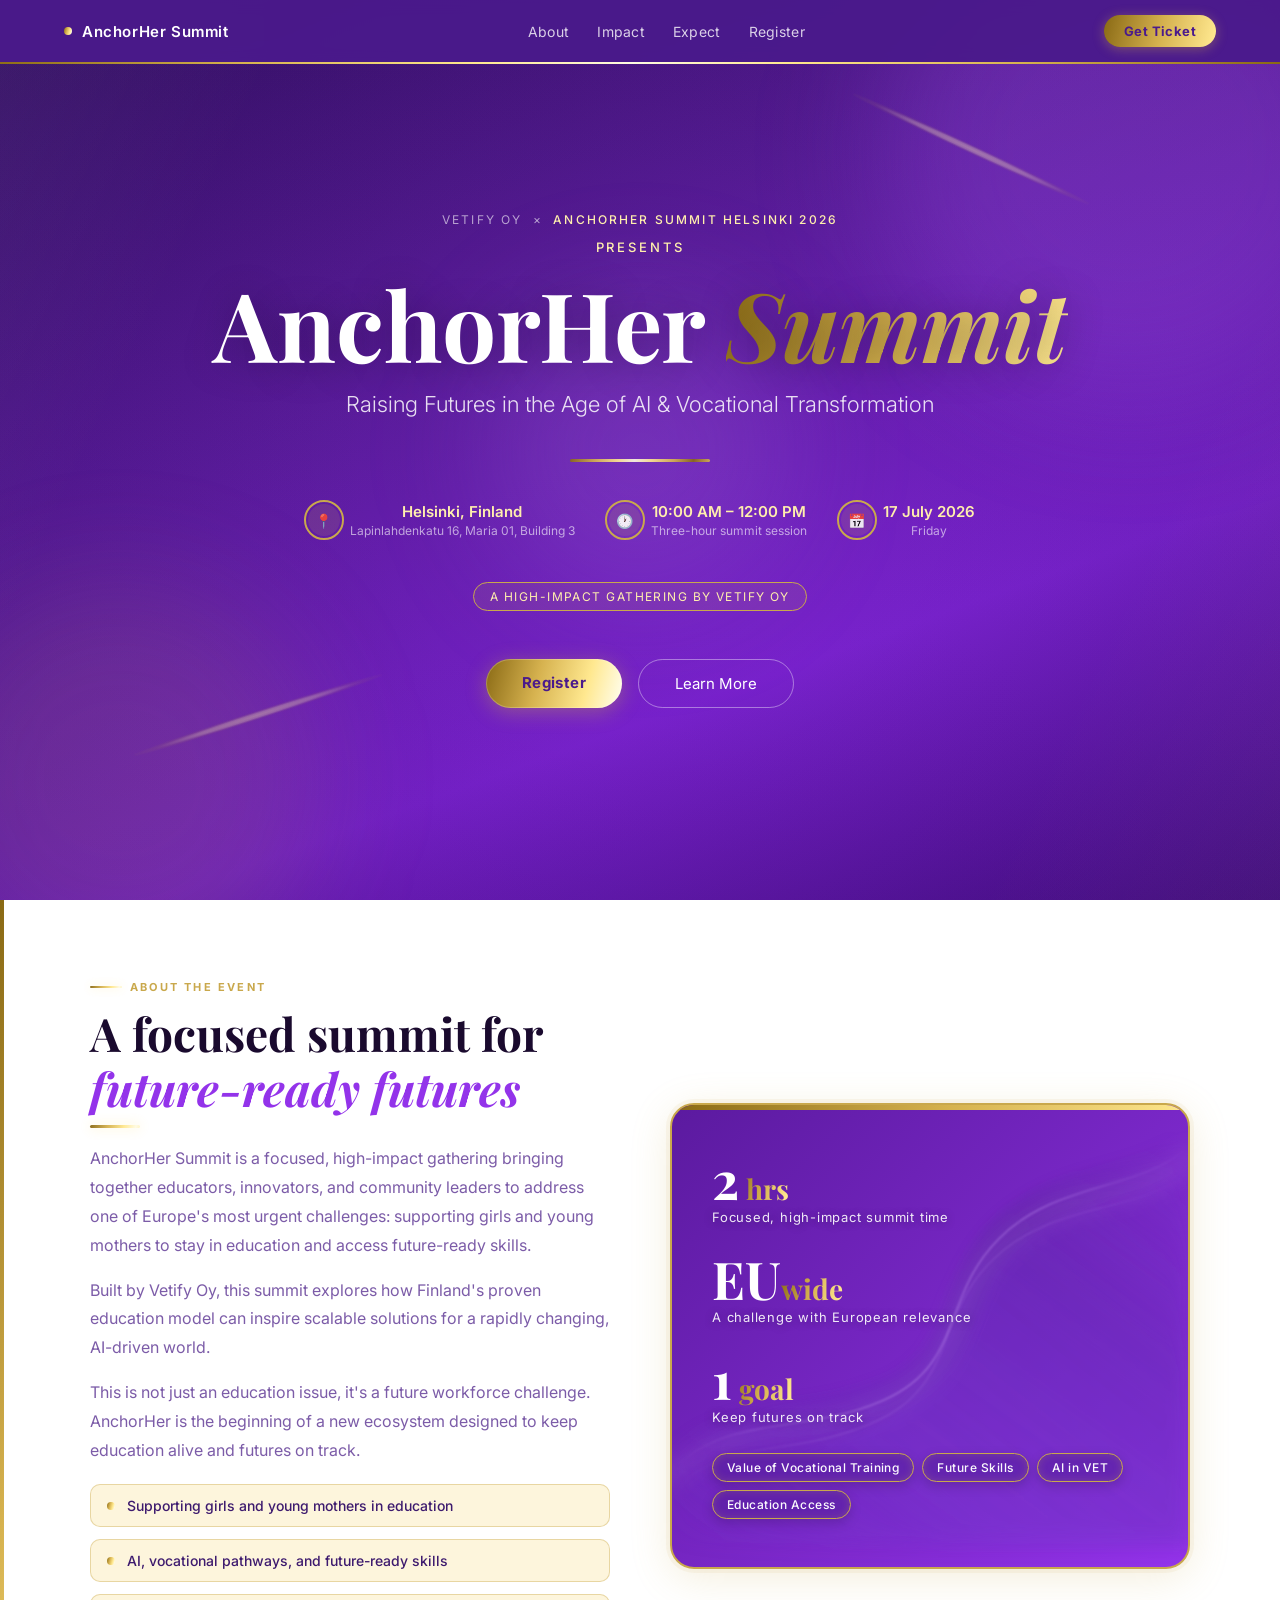
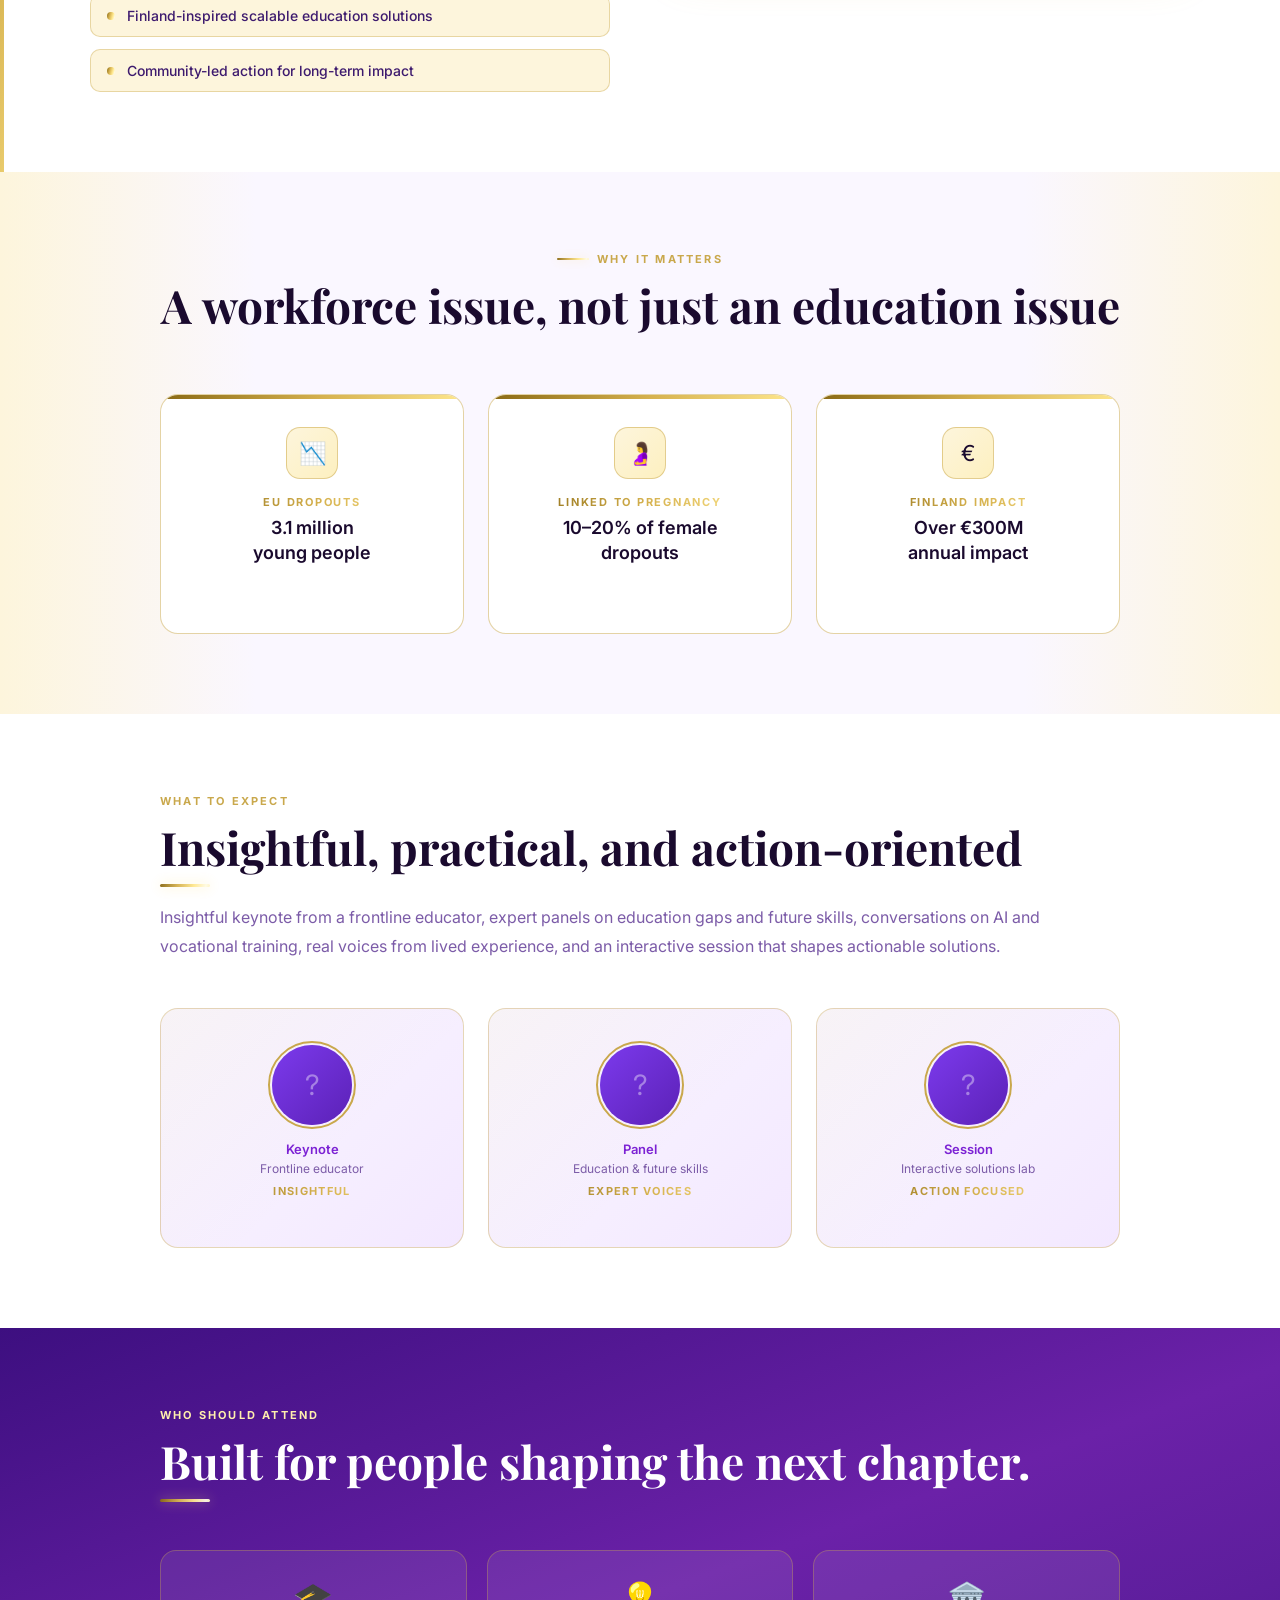
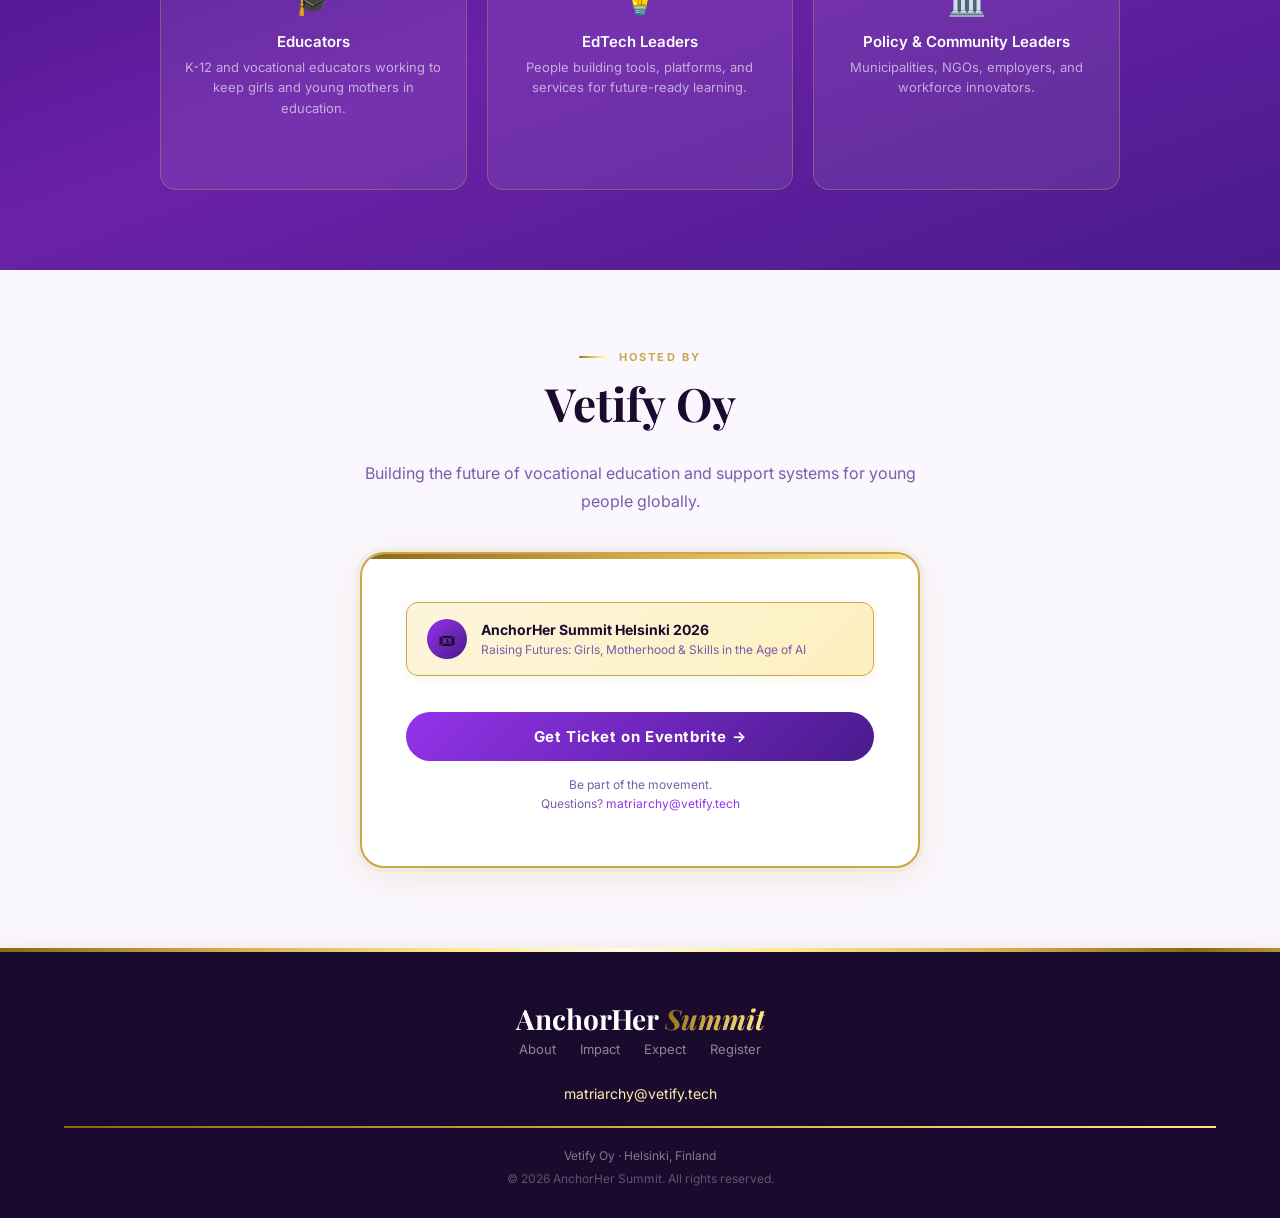
==== commit 58de10c0: "remove unnecessar" ====
--- a/index.html
+++ b/index.html
@@ -147,9 +147,9 @@
             <div class="about-stat-label">Keep futures on track</div>
           </div>
           <div class="about-tags">
-            <div class="tag">Vocational Transformation</div>
+            <div class="tag">Value of Vocational Training</div>
             <div class="tag">Future Skills</div>
-            <div class="tag">AI in Learning</div>
+            <div class="tag">AI in VET</div>
             <div class="tag">Education Access</div>
           </div>
         </div>
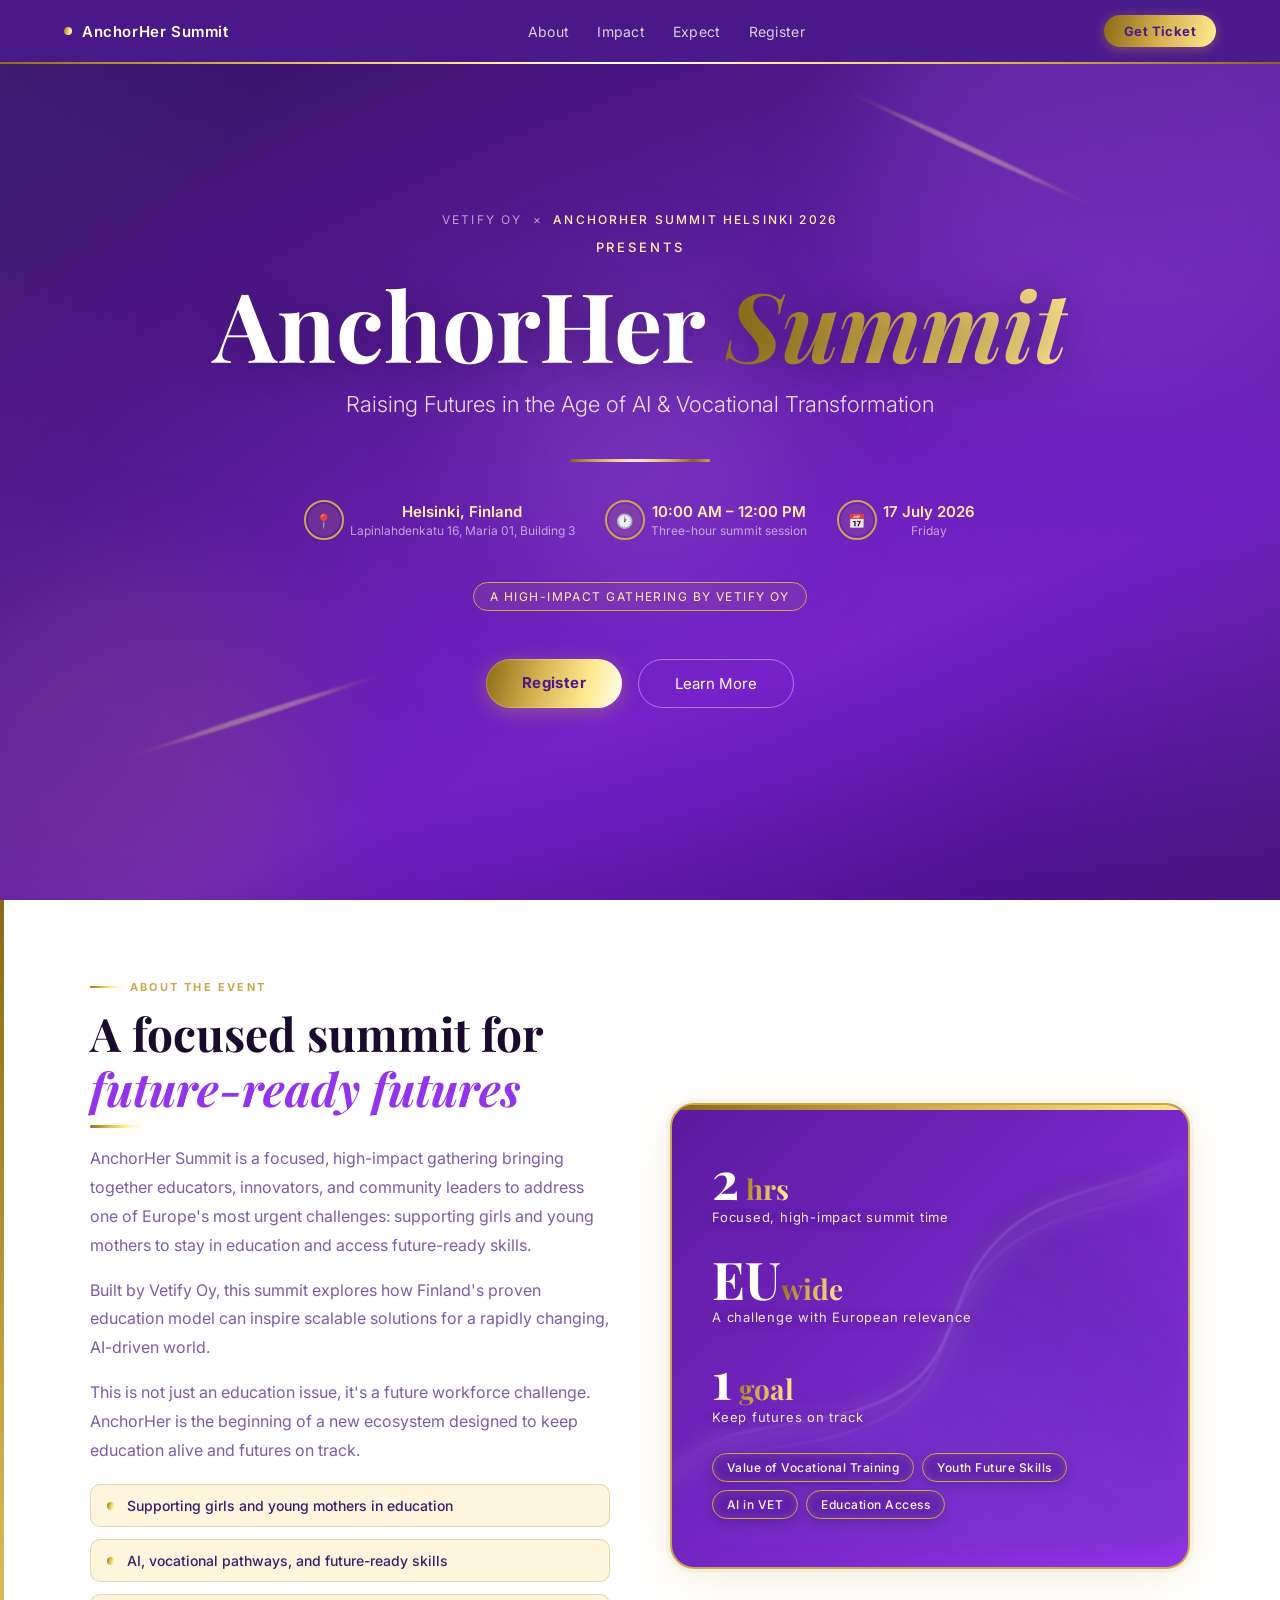
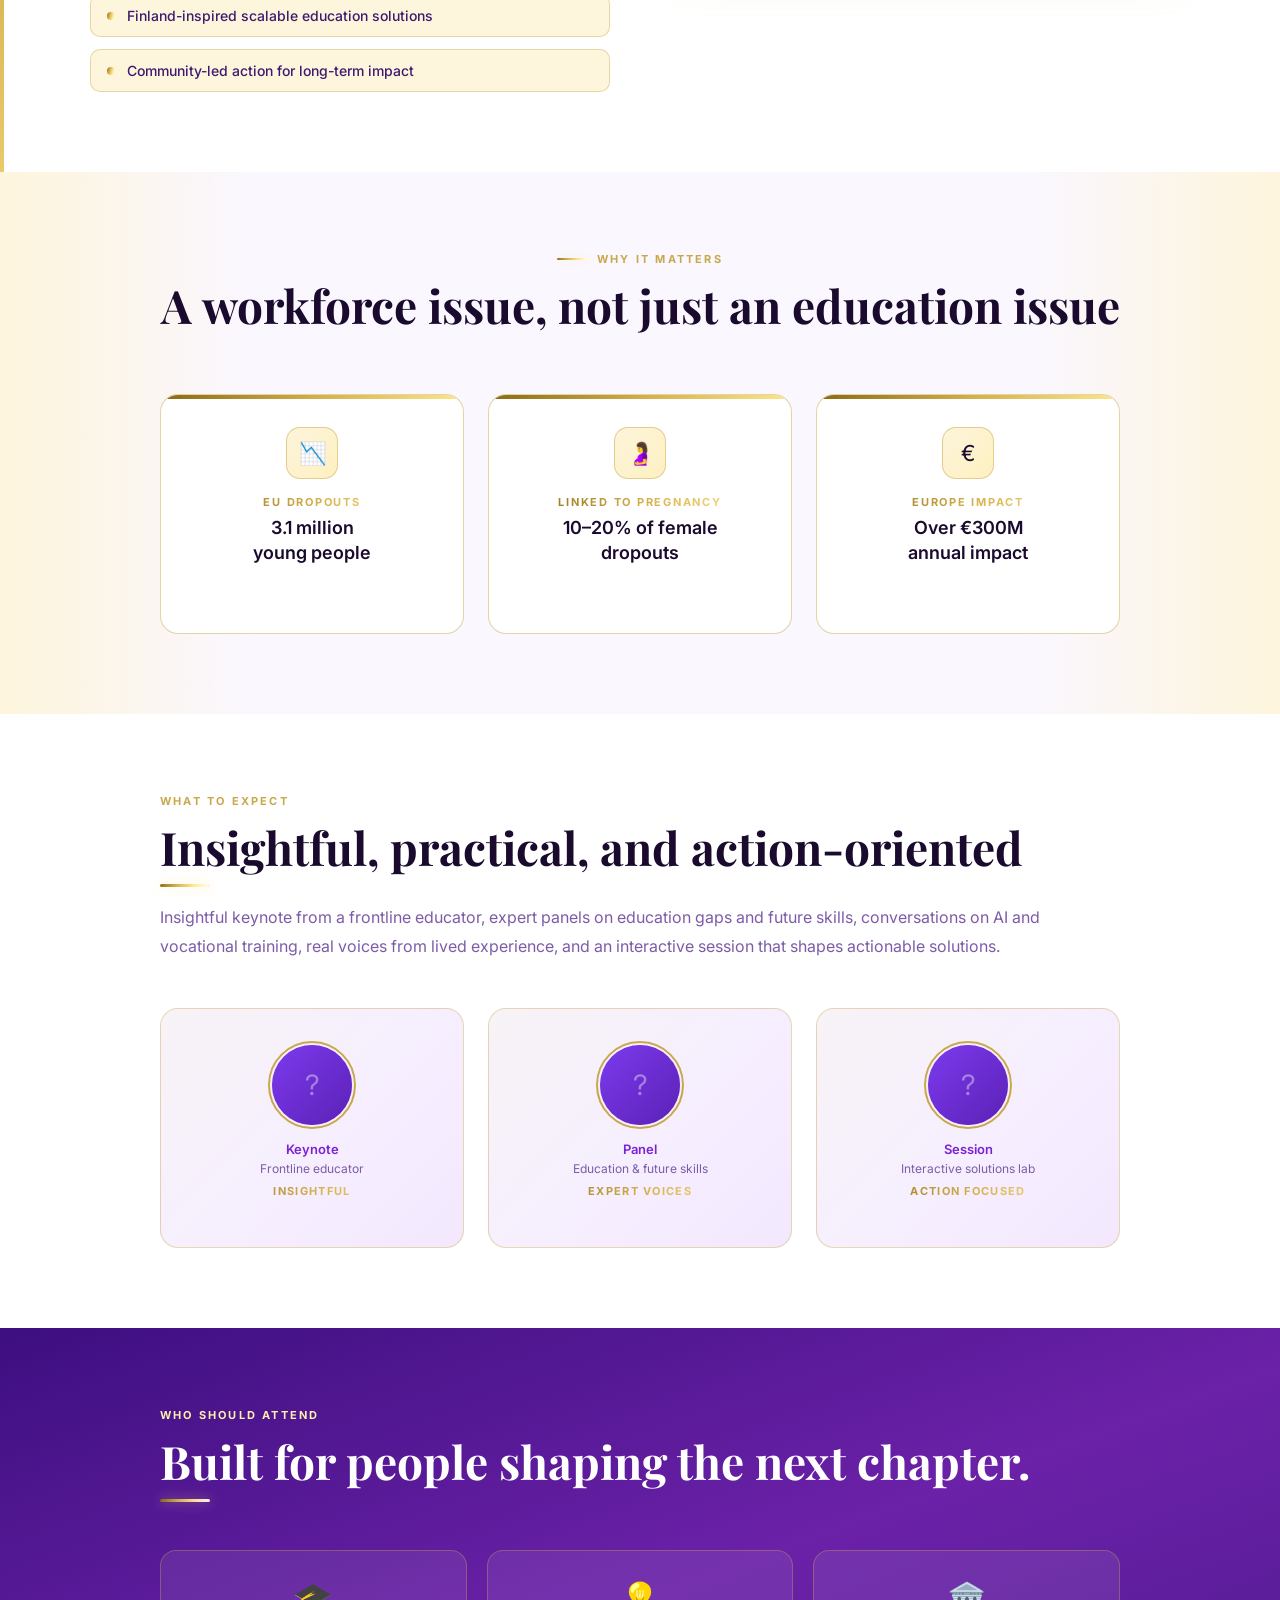
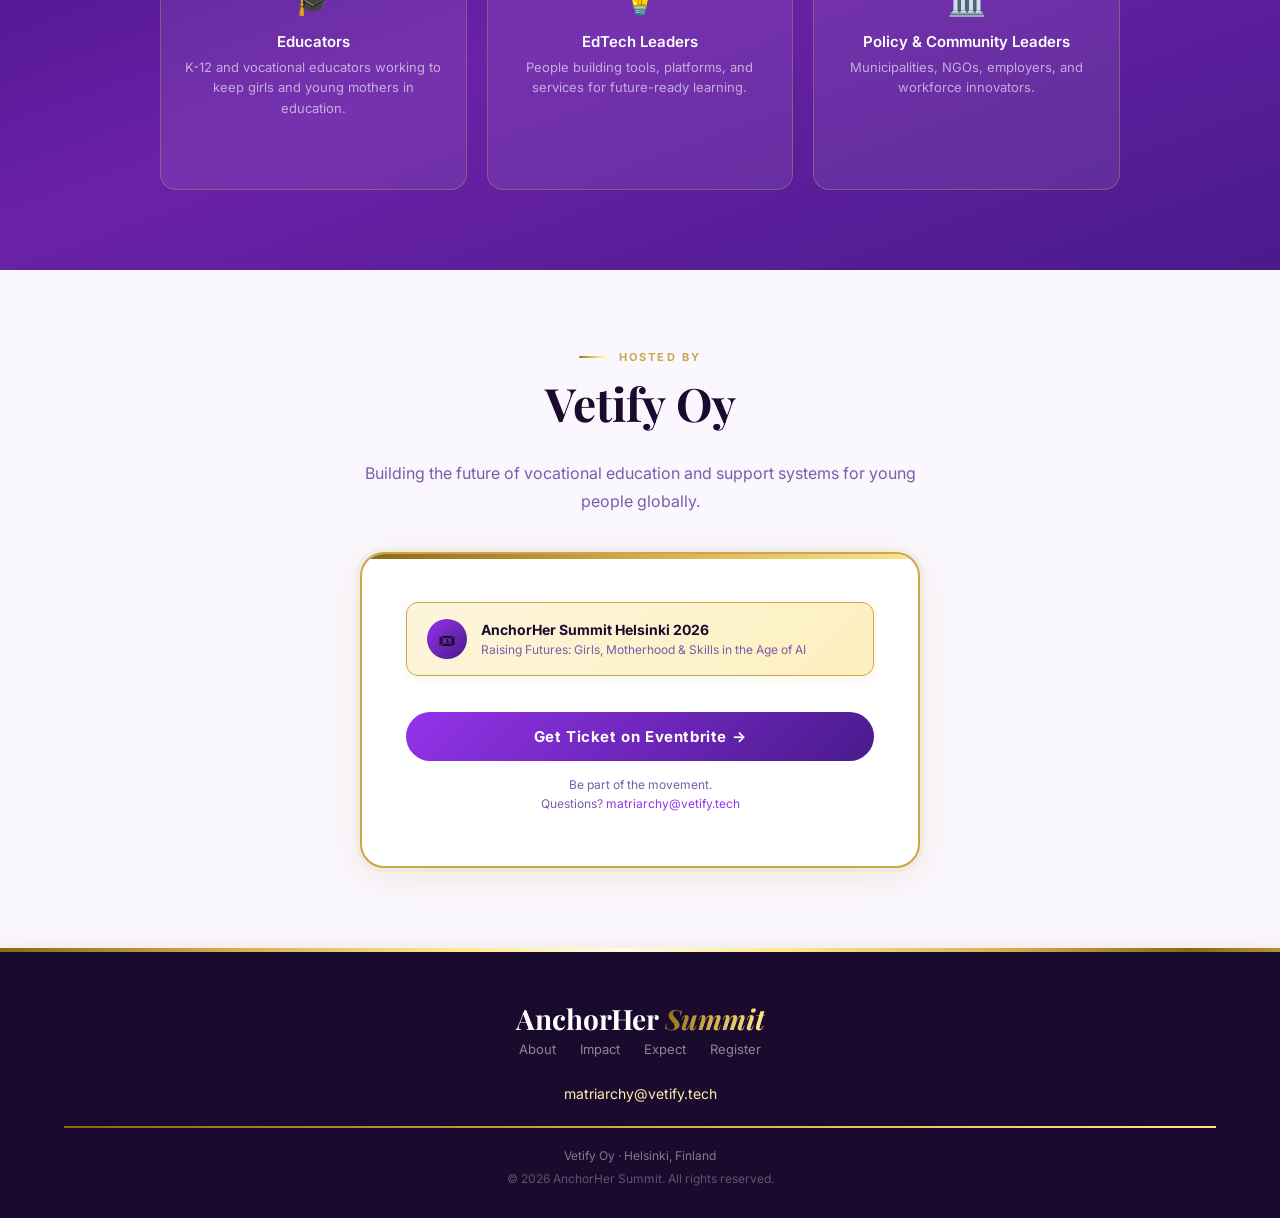
==== commit 36498b1a: "add badge" ====
--- a/index.html
+++ b/index.html
@@ -148,7 +148,7 @@
           </div>
           <div class="about-tags">
             <div class="tag">Value of Vocational Training</div>
-            <div class="tag">Future Skills</div>
+            <div class="tag">Youth Future Skills</div>
             <div class="tag">AI in VET</div>
             <div class="tag">Education Access</div>
           </div>
@@ -179,7 +179,7 @@
         </div>
         <div class="detail-card">
           <div class="detail-icon">€</div>
-          <div class="detail-label">Finland Impact</div>
+          <div class="detail-label">Europe Impact</div>
           <div class="detail-value">Over €300M<br />annual impact</div>
         </div>
       </div>
--- a/styles.css
+++ b/styles.css
@@ -921,6 +921,112 @@
 .register-inner {
   max-width: 560px;
   margin: 0 auto;
+}
+.event-badge {
+  display: block;
+  position: relative;
+  overflow: hidden;
+  max-width: 560px;
+  margin: 0 auto 22px;
+  padding: 26px 24px 34px;
+  border-radius: 28px;
+  border: 2px solid rgba(255, 210, 77, 0.8);
+  background: radial-gradient(
+      circle at 50% 42%,
+      rgba(168, 85, 247, 0.9) 0%,
+      rgba(124, 34, 212, 0.92) 38%,
+      rgba(74, 26, 140, 0.98) 100%
+    ),
+    linear-gradient(135deg, #4a1a8c, #7c22d4);
+  box-shadow: 0 18px 50px rgba(26, 10, 46, 0.28),
+    0 0 0 4px rgba(255, 210, 77, 0.08);
+  text-decoration: none;
+  color: var(--gold-light);
+}
+.event-badge::before,
+.event-badge::after {
+  content: "";
+  position: absolute;
+  inset: 16px;
+  border: 1px solid rgba(255, 210, 77, 0.55);
+  border-radius: 22px;
+  pointer-events: none;
+}
+.event-badge::after {
+  inset: 30px;
+  opacity: 0.45;
+}
+.event-badge-corner {
+  position: absolute;
+  width: 12px;
+  height: 12px;
+  border: 2px solid var(--gold);
+  transform: rotate(45deg);
+  pointer-events: none;
+}
+.event-badge-corner-tl {
+  top: 28px;
+  left: 28px;
+}
+.event-badge-corner-tr {
+  top: 28px;
+  right: 28px;
+}
+.event-badge-corner-bl {
+  bottom: 28px;
+  left: 28px;
+}
+.event-badge-corner-br {
+  bottom: 28px;
+  right: 28px;
+}
+.event-badge-title {
+  display: block;
+  font-family: "Playfair Display", serif;
+  font-size: clamp(34px, 5vw, 52px);
+  font-weight: 700;
+  letter-spacing: 0.04em;
+  text-align: center;
+  text-transform: uppercase;
+  color: #f6a11a;
+  text-shadow: 0 1px 0 rgba(74, 26, 140, 0.35);
+  position: relative;
+  z-index: 1;
+}
+.event-badge-date {
+  display: block;
+  margin-top: 14px;
+  text-align: center;
+  font-size: 13px;
+  letter-spacing: 0.3em;
+  text-transform: uppercase;
+  color: rgba(255, 240, 179, 0.95);
+  position: relative;
+  z-index: 1;
+}
+.event-badge-pill {
+  display: inline-flex;
+  align-items: center;
+  justify-content: center;
+  min-width: 260px;
+  margin: 146px auto 0;
+  padding: 14px 28px;
+  border-radius: 999px;
+  border: 2px solid var(--gold);
+  color: #f6c41a;
+  font-size: 16px;
+  font-weight: 700;
+  letter-spacing: 0.28em;
+  text-transform: uppercase;
+  background: rgba(74, 26, 140, 0.16);
+  box-shadow: inset 0 0 0 1px rgba(255, 229, 136, 0.12);
+  position: relative;
+  z-index: 1;
+}
+.event-badge:hover {
+  transform: translateY(-2px);
+  box-shadow: 0 22px 55px rgba(26, 10, 46, 0.32),
+    0 0 0 4px rgba(255, 210, 77, 0.12);
 }
 .register-card {
   background: var(--white);
@@ -1135,6 +1241,47 @@
   .nav-links {
     display: none;
   }
+  .event-badge {
+    padding: 22px 18px 28px;
+    margin-bottom: 18px;
+  }
+  .event-badge::before,
+  .event-badge::after {
+    inset: 12px;
+  }
+  .event-badge::after {
+    inset: 24px;
+  }
+  .event-badge-corner-tl,
+  .event-badge-corner-tr,
+  .event-badge-corner-bl,
+  .event-badge-corner-br {
+    width: 10px;
+    height: 10px;
+  }
+  .event-badge-corner-tl {
+    top: 20px;
+    left: 20px;
+  }
+  .event-badge-corner-tr {
+    top: 20px;
+    right: 20px;
+  }
+  .event-badge-corner-bl {
+    bottom: 20px;
+    left: 20px;
+  }
+  .event-badge-corner-br {
+    bottom: 20px;
+    right: 20px;
+  }
+  .event-badge-pill {
+    min-width: 210px;
+    margin-top: 120px;
+    padding: 12px 20px;
+    font-size: 14px;
+    letter-spacing: 0.22em;
+  }
   .register-card {
     padding: 32px 24px;
   }
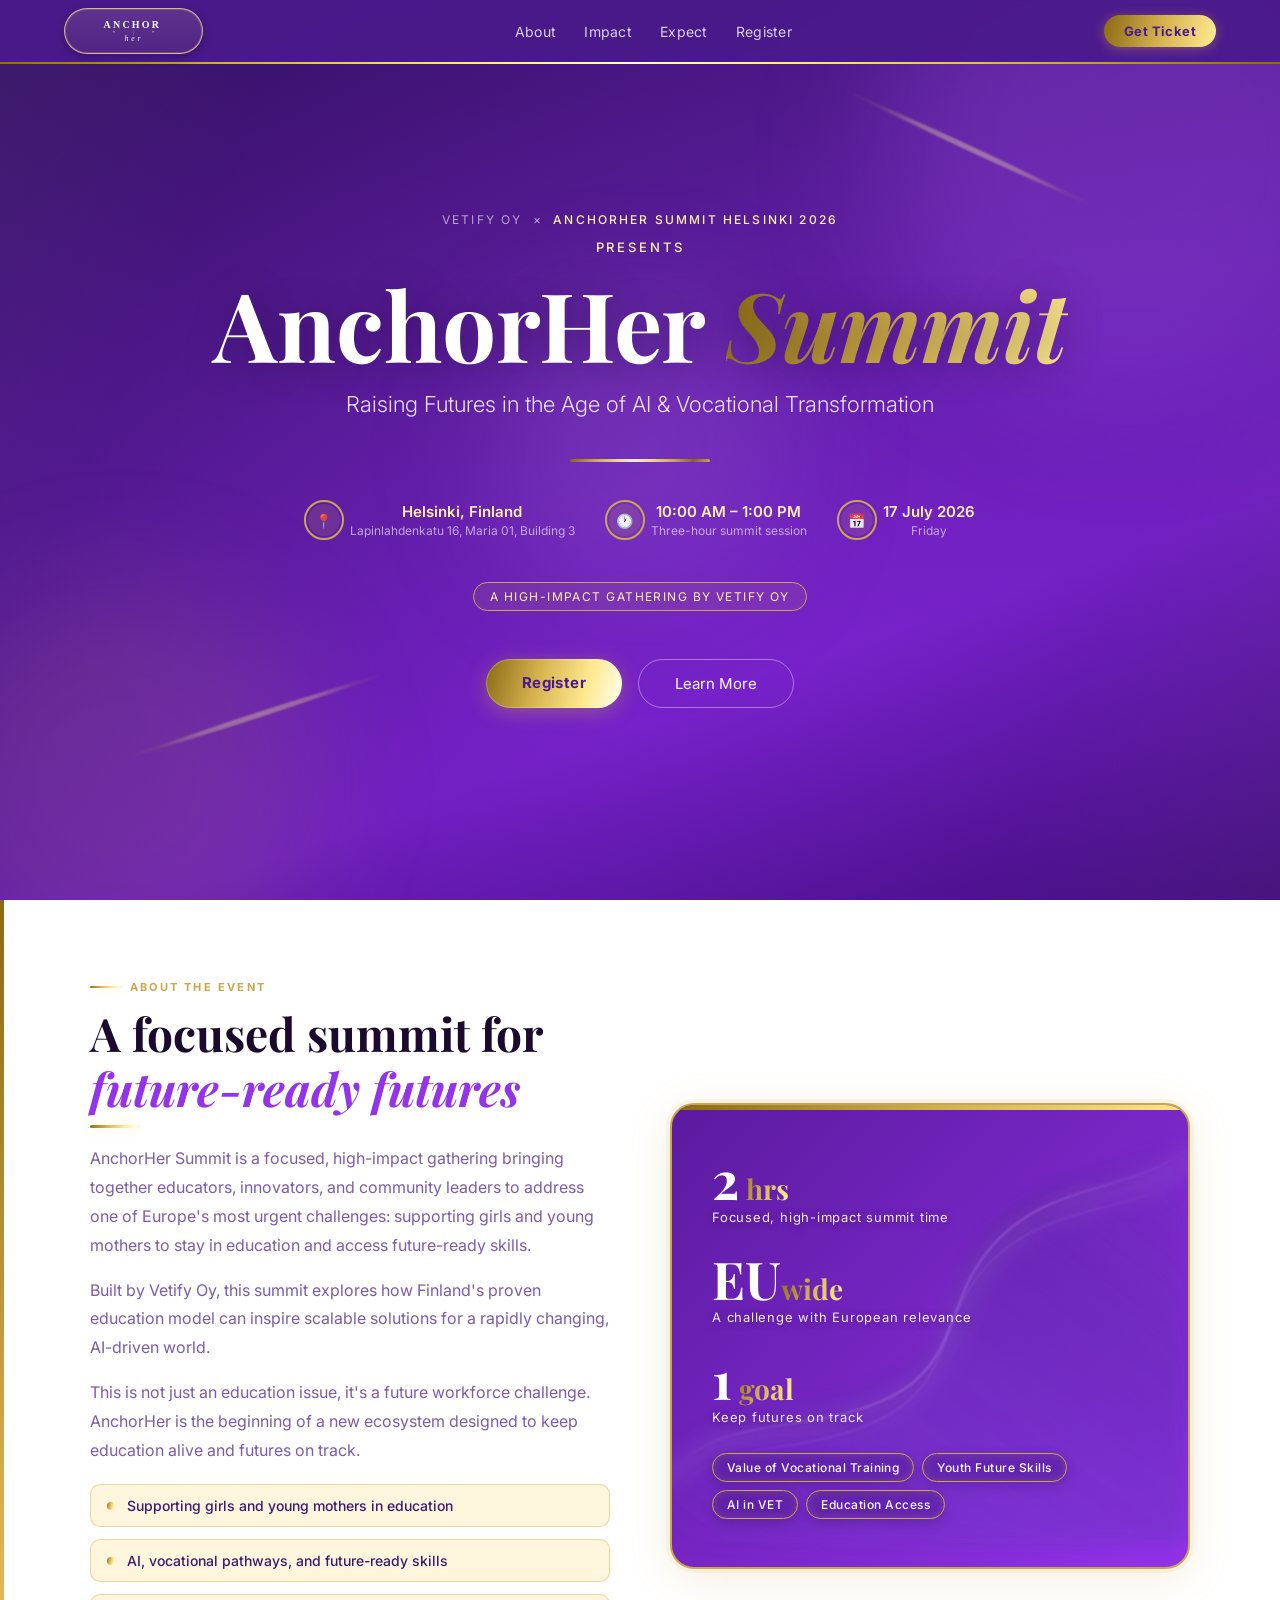
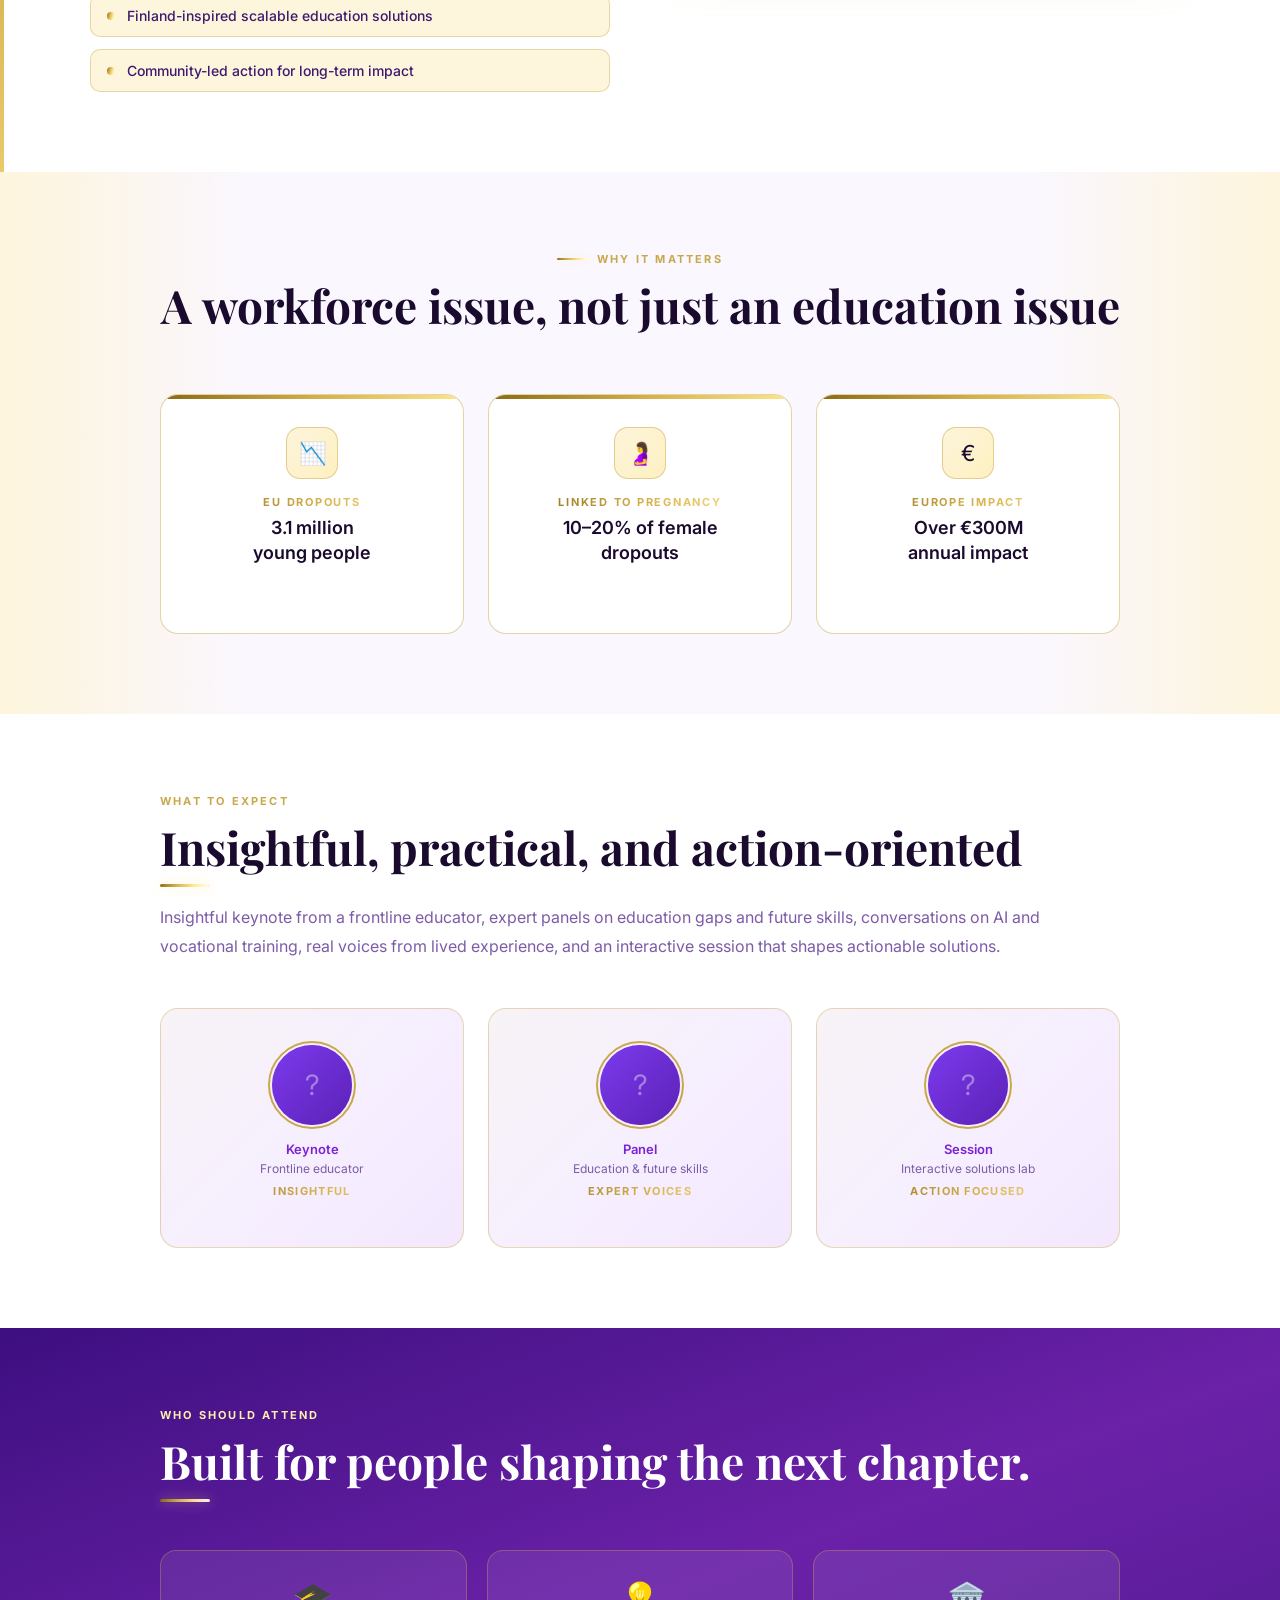
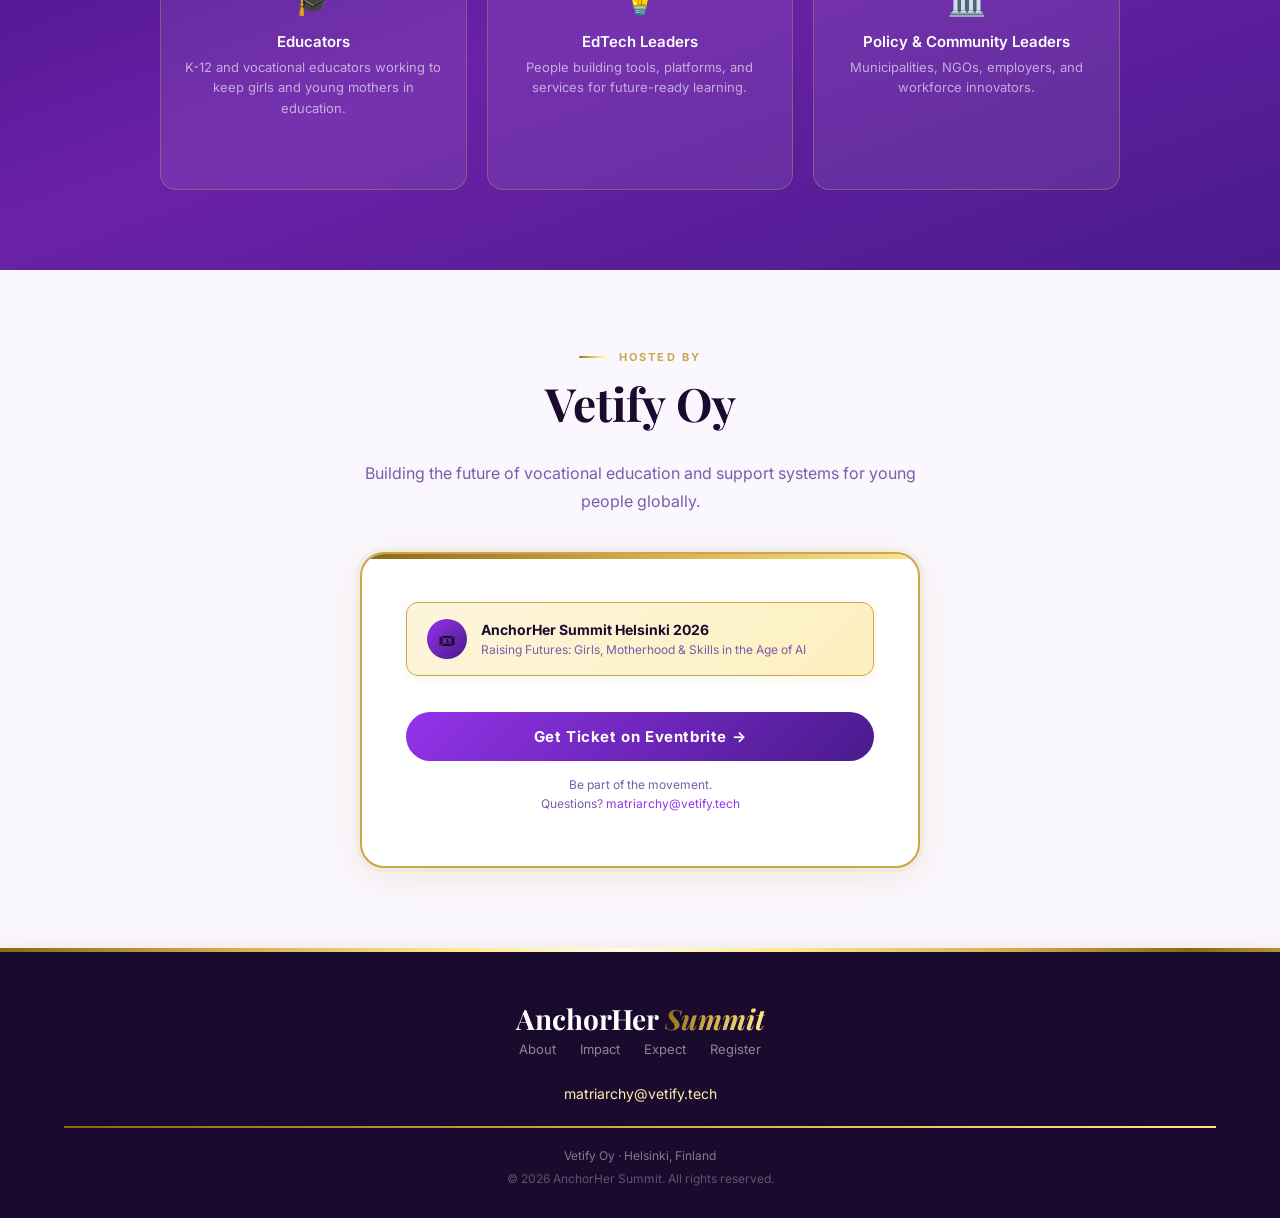
==== commit 6b835573: "add logo" ====
--- a/index.html
+++ b/index.html
@@ -14,8 +14,11 @@
     <!-- NAV -->
     <nav>
       <div class="nav-brand">
-        <div class="nav-brand-dot"></div>
-        AnchorHer Summit
+        <img
+          src="anchor_her_logo_gold_mic.svg"
+          alt="AnchorHer logo"
+          class="nav-brand-logo"
+        />
       </div>
       <div class="nav-links">
         <a href="#about">About</a>
@@ -60,7 +63,7 @@
         <div class="hero-meta-item">
           <div class="hero-meta-icon">🕐</div>
           <div class="hero-meta-text">
-            <strong>10:00 AM – 12:00 PM</strong>
+            <strong>10:00 AM – 1:00 PM</strong>
             <span>Three-hour summit session</span>
           </div>
         </div>
--- a/styles.css
+++ b/styles.css
@@ -97,18 +97,22 @@
 .nav-brand {
   display: flex;
   align-items: center;
-  gap: 10px;
-  color: var(--white);
-  font-weight: 600;
-  font-size: 15px;
-  letter-spacing: 0.04em;
-}
-.nav-brand-dot {
-  width: 8px;
-  height: 8px;
-  border-radius: 50%;
-  background: var(--gold-metal);
-  background-size: 200% auto;
+  justify-content: center;
+  padding: 6px 14px;
+  border-radius: 999px;
+  border: 1px solid rgba(255, 239, 173, 0.72);
+  background: linear-gradient(
+    180deg,
+    rgba(255, 239, 173, 0.12) 0%,
+    rgba(201, 168, 76, 0.08) 100%
+  );
+  box-shadow: inset 0 0 0 1px rgba(201, 168, 76, 0.28),
+    0 3px 10px rgba(0, 0, 0, 0.25);
+}
+.nav-brand-logo {
+  width: auto;
+  height: 32px;
+  display: block;
 }
 .nav-links {
   display: flex;
@@ -1182,6 +1186,12 @@
 
 /* ─── RESPONSIVE ─────────────────────────────────────────── */
 @media (max-width: 768px) {
+  .nav-brand {
+    padding: 5px 10px;
+  }
+  .nav-brand-logo {
+    height: 26px;
+  }
   .hero-collab {
     font-size: 9px;
     letter-spacing: 0.12em;
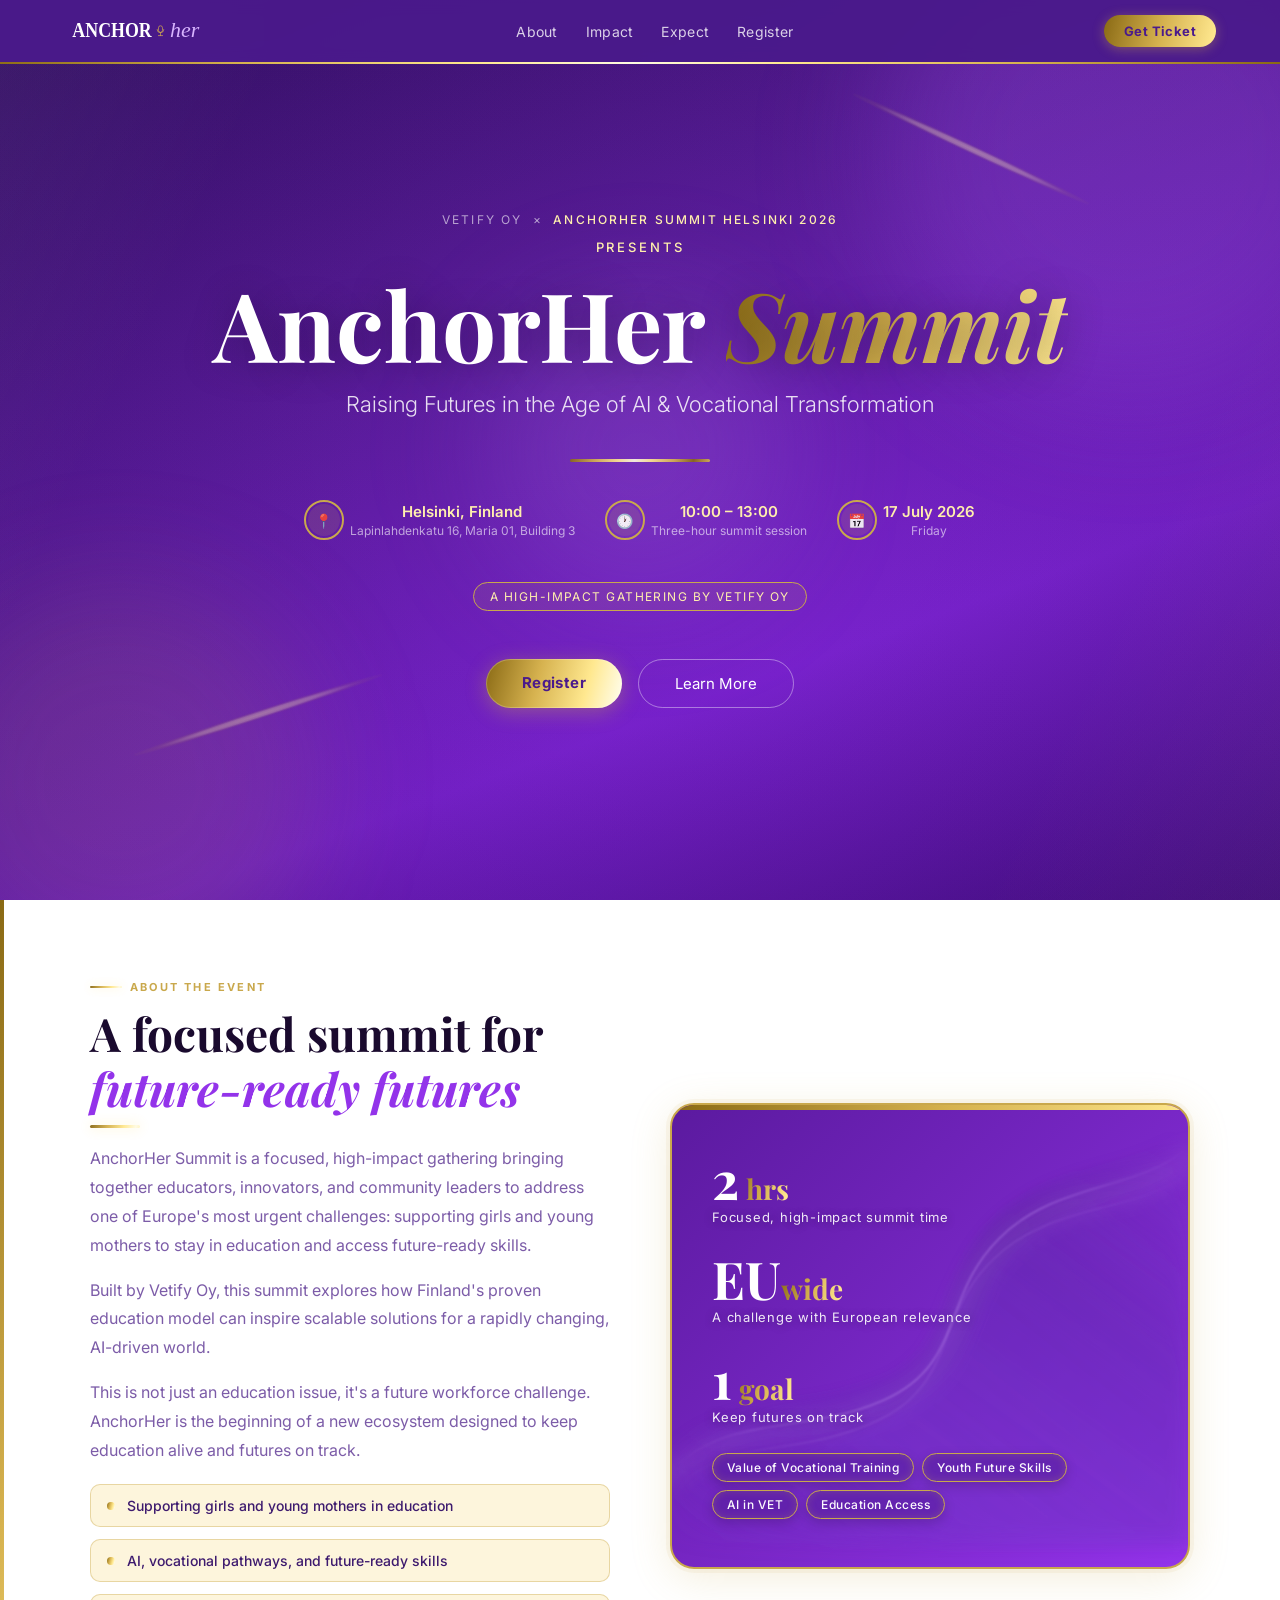
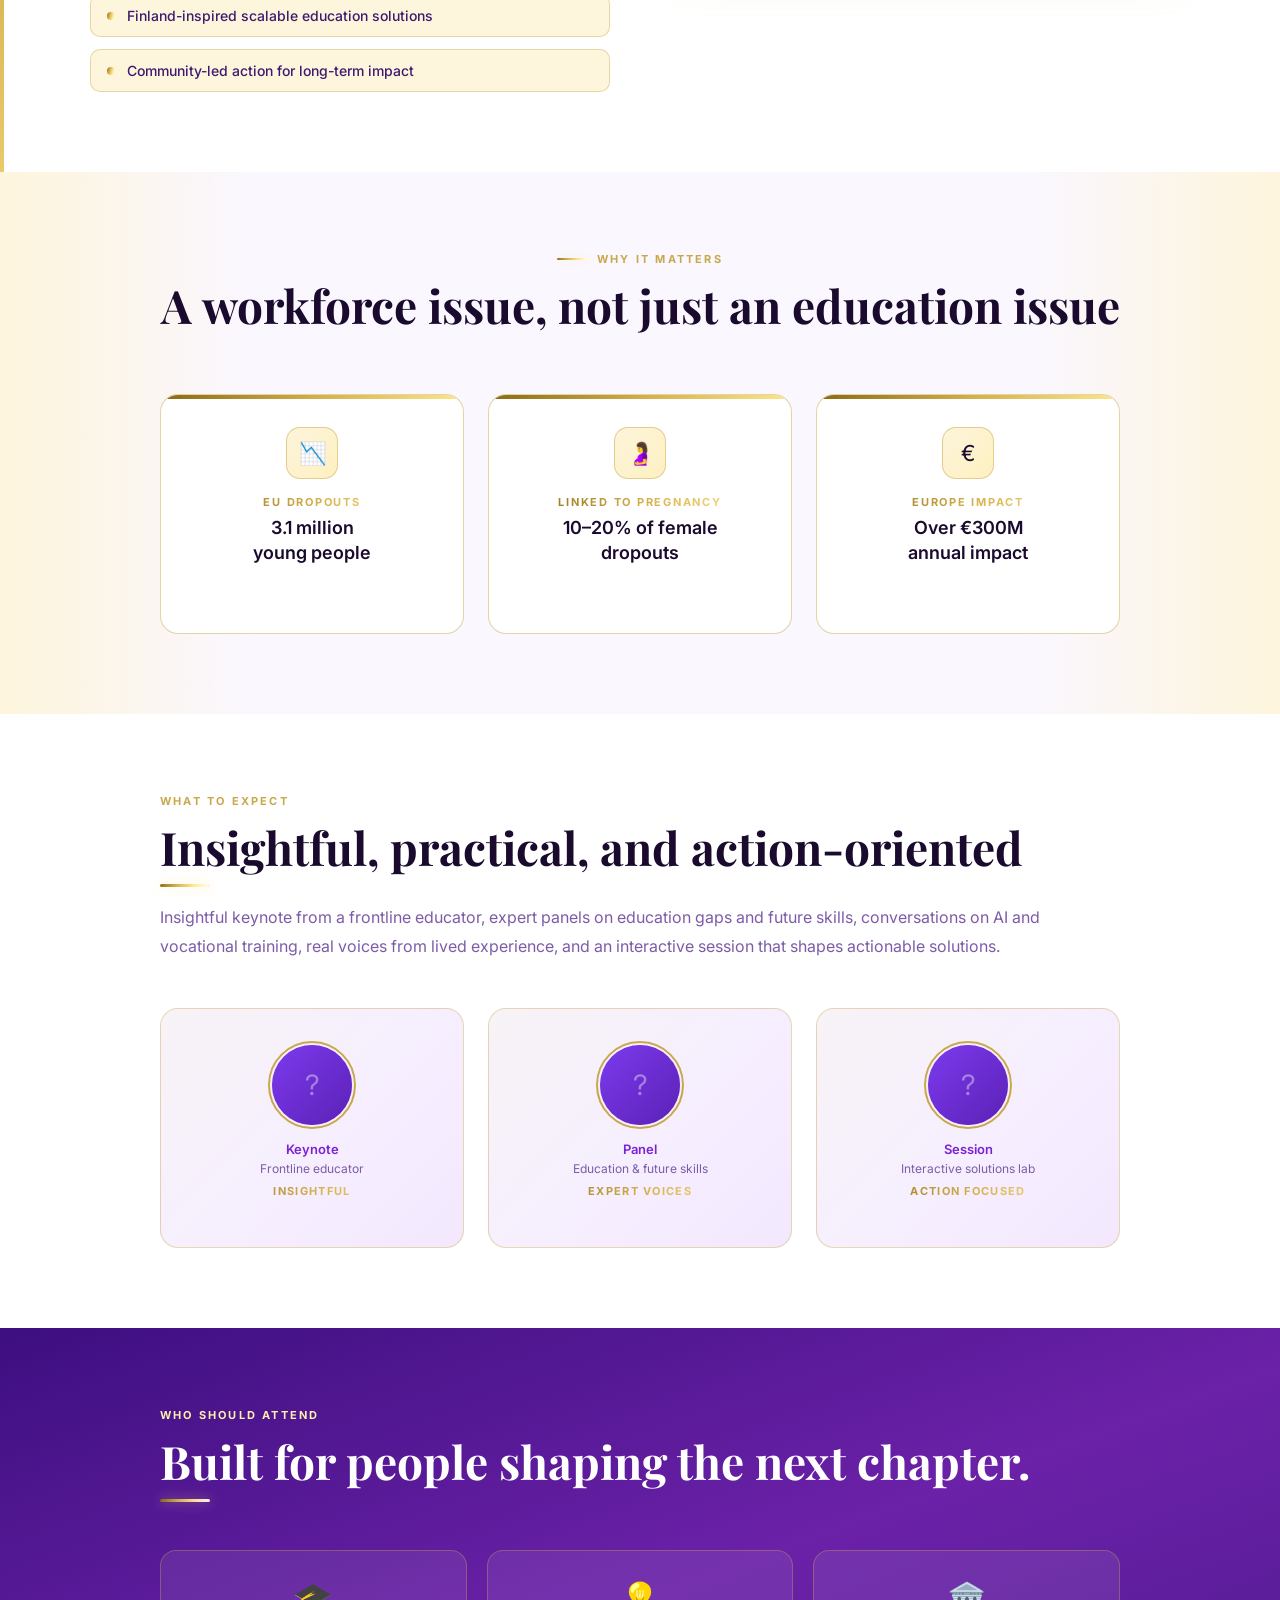
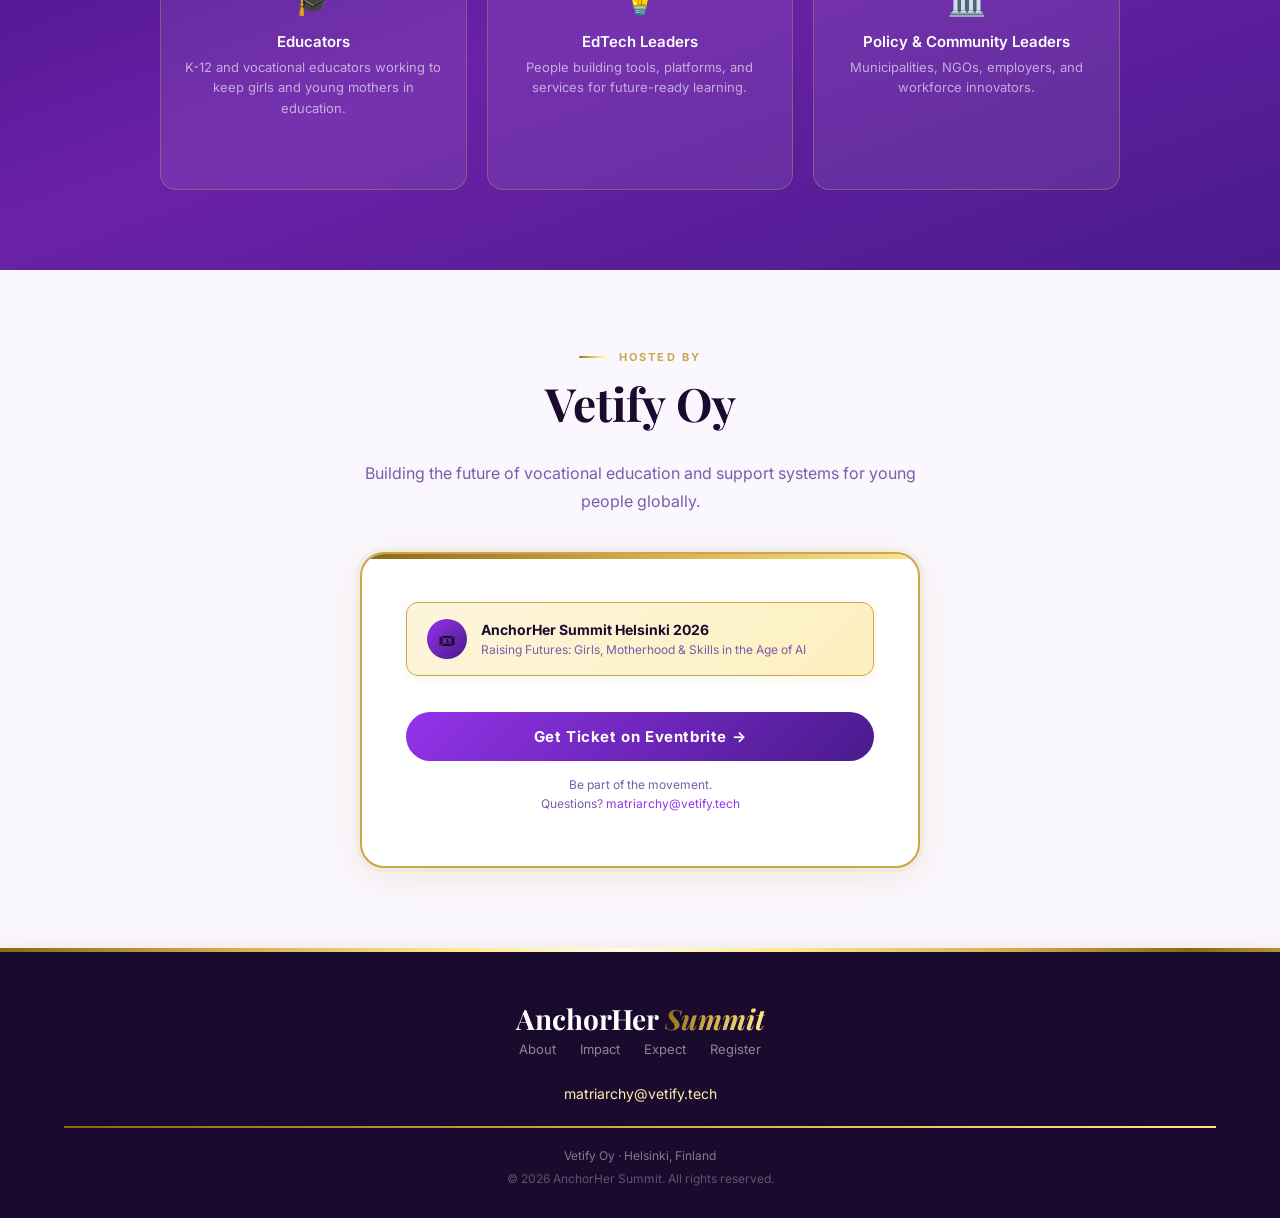
==== commit 3537efb8: "change to clock time and fix log" ====
--- a/index.html
+++ b/index.html
@@ -8,6 +8,7 @@
       href="https://fonts.googleapis.com/css2?family=Playfair+Display:ital,wght@0,400;0,600;0,700;1,400&family=Inter:wght@300;400;500;600&display=swap"
       rel="stylesheet"
     />
+    <link rel="icon" type="image/x-icon" href="favicon.ico" />
     <link rel="stylesheet" href="styles.css" />
   </head>
   <body>
@@ -63,7 +64,7 @@
         <div class="hero-meta-item">
           <div class="hero-meta-icon">🕐</div>
           <div class="hero-meta-text">
-            <strong>10:00 AM – 1:00 PM</strong>
+            <strong>10:00 – 13:00</strong>
             <span>Three-hour summit session</span>
           </div>
         </div>
--- a/styles.css
+++ b/styles.css
@@ -98,21 +98,15 @@
   display: flex;
   align-items: center;
   justify-content: center;
-  padding: 6px 14px;
-  border-radius: 999px;
-  border: 1px solid rgba(255, 239, 173, 0.72);
-  background: linear-gradient(
-    180deg,
-    rgba(255, 239, 173, 0.12) 0%,
-    rgba(201, 168, 76, 0.08) 100%
-  );
-  box-shadow: inset 0 0 0 1px rgba(201, 168, 76, 0.28),
-    0 3px 10px rgba(0, 0, 0, 0.25);
+  padding: 0;
+  flex: 0 0 auto;
 }
 .nav-brand-logo {
   width: auto;
-  height: 32px;
+  height: 40px;
+  max-width: min(42vw, 250px);
   display: block;
+  flex-shrink: 0;
 }
 .nav-links {
   display: flex;
@@ -1187,10 +1181,11 @@
 /* ─── RESPONSIVE ─────────────────────────────────────────── */
 @media (max-width: 768px) {
   .nav-brand {
-    padding: 5px 10px;
+    padding: 0;
   }
   .nav-brand-logo {
-    height: 26px;
+    height: 32px;
+    max-width: 45vw;
   }
   .hero-collab {
     font-size: 9px;
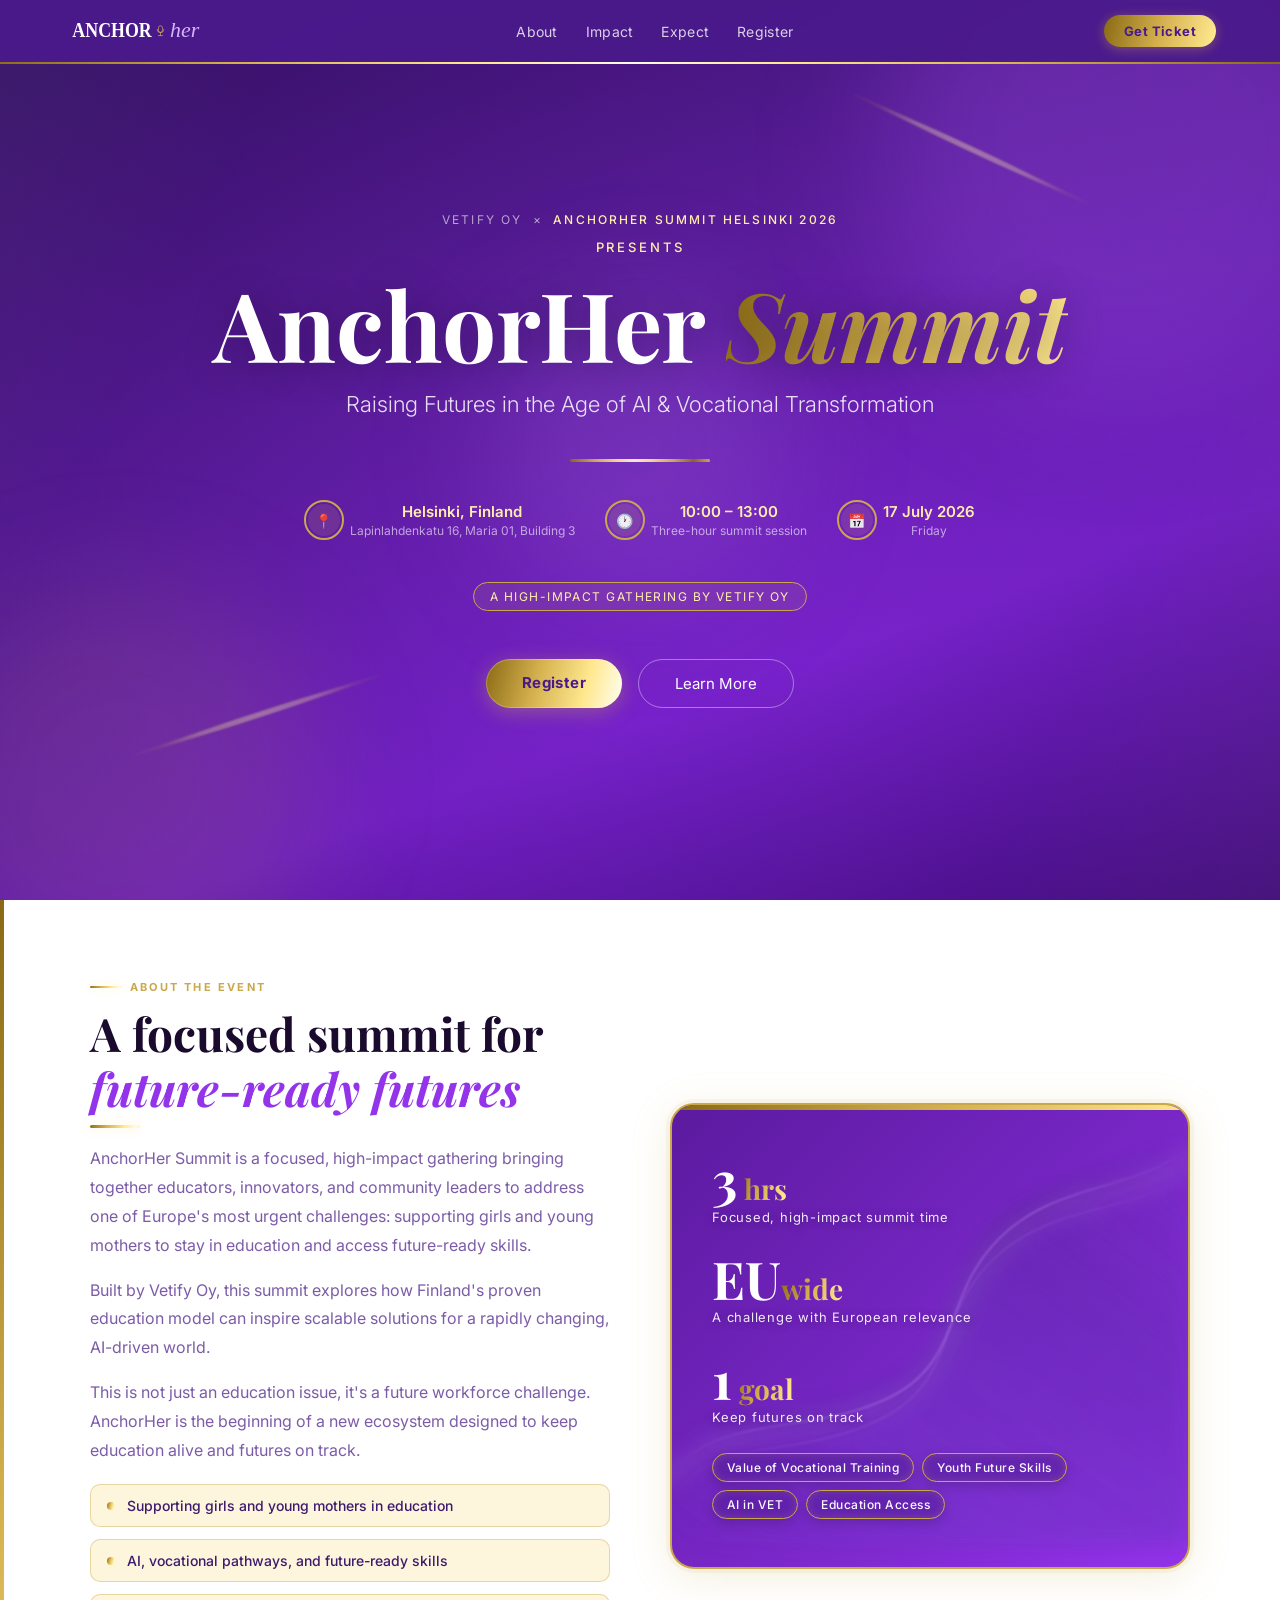
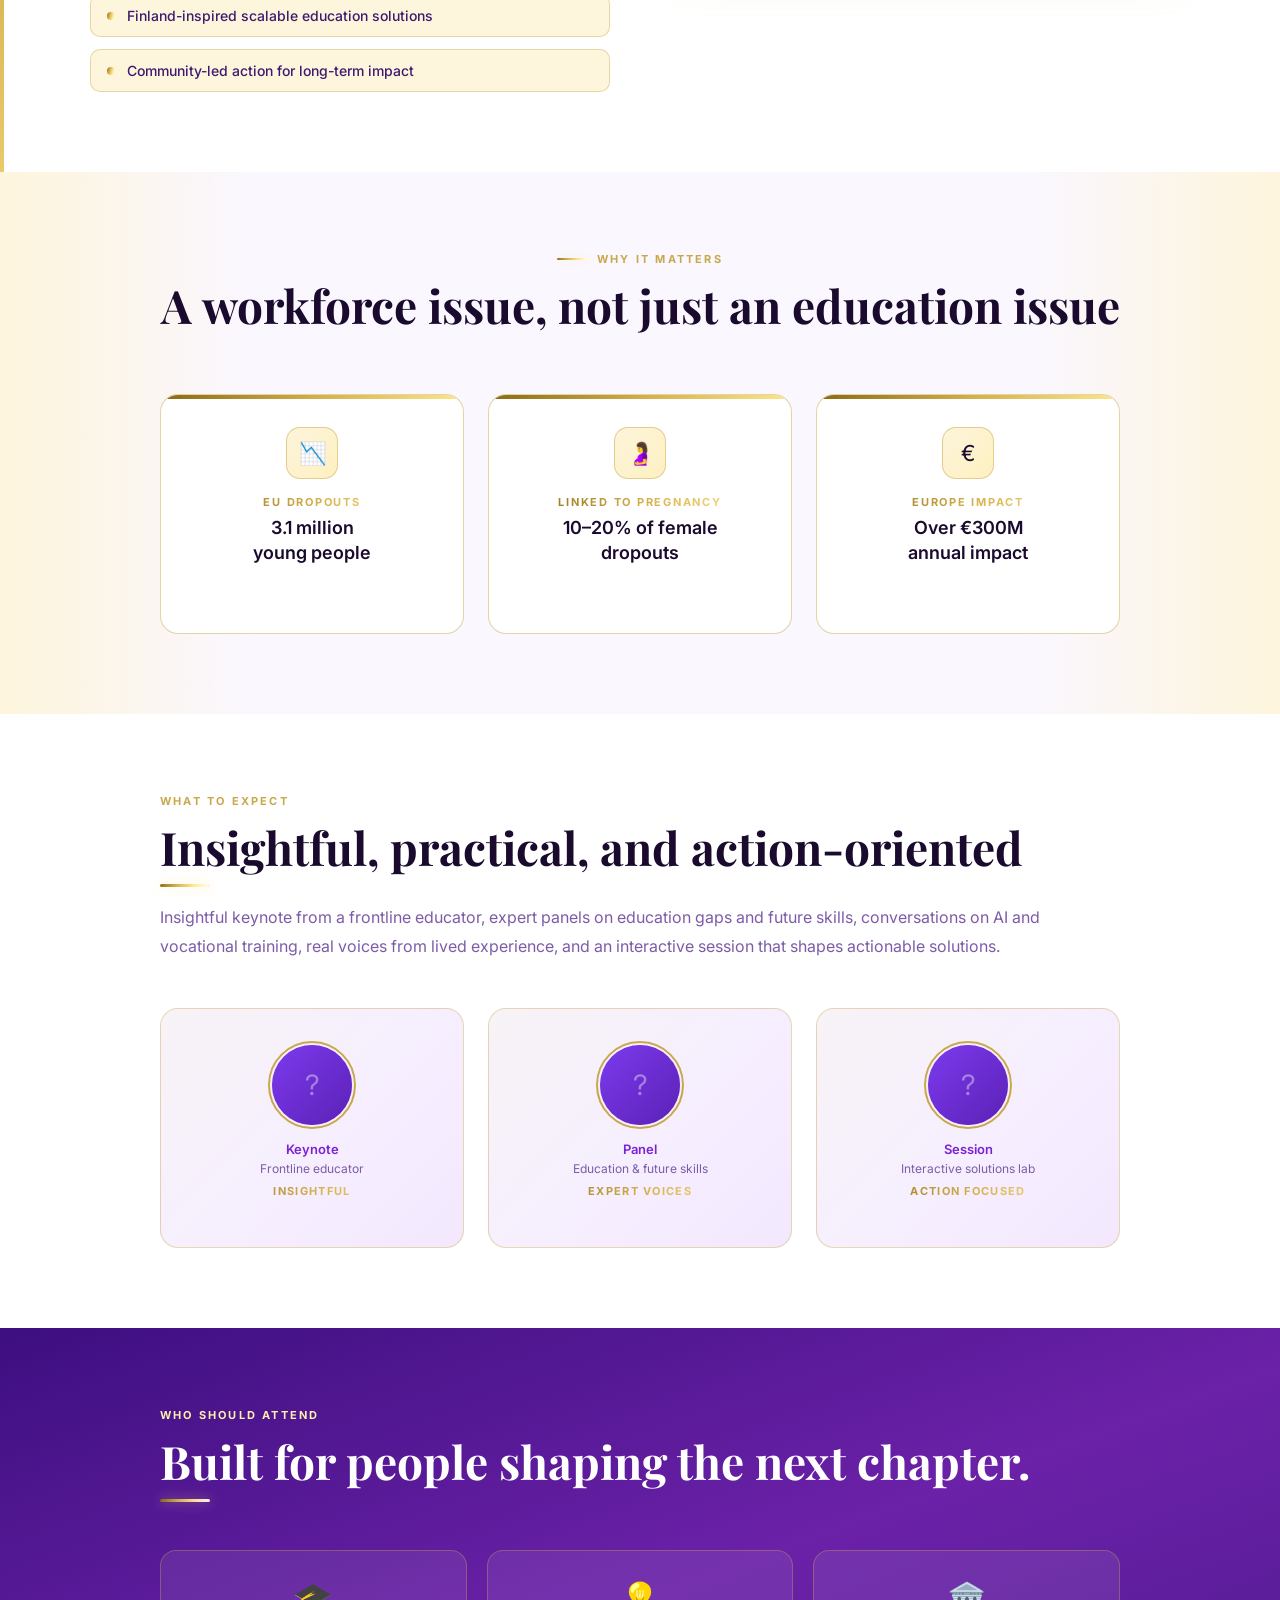
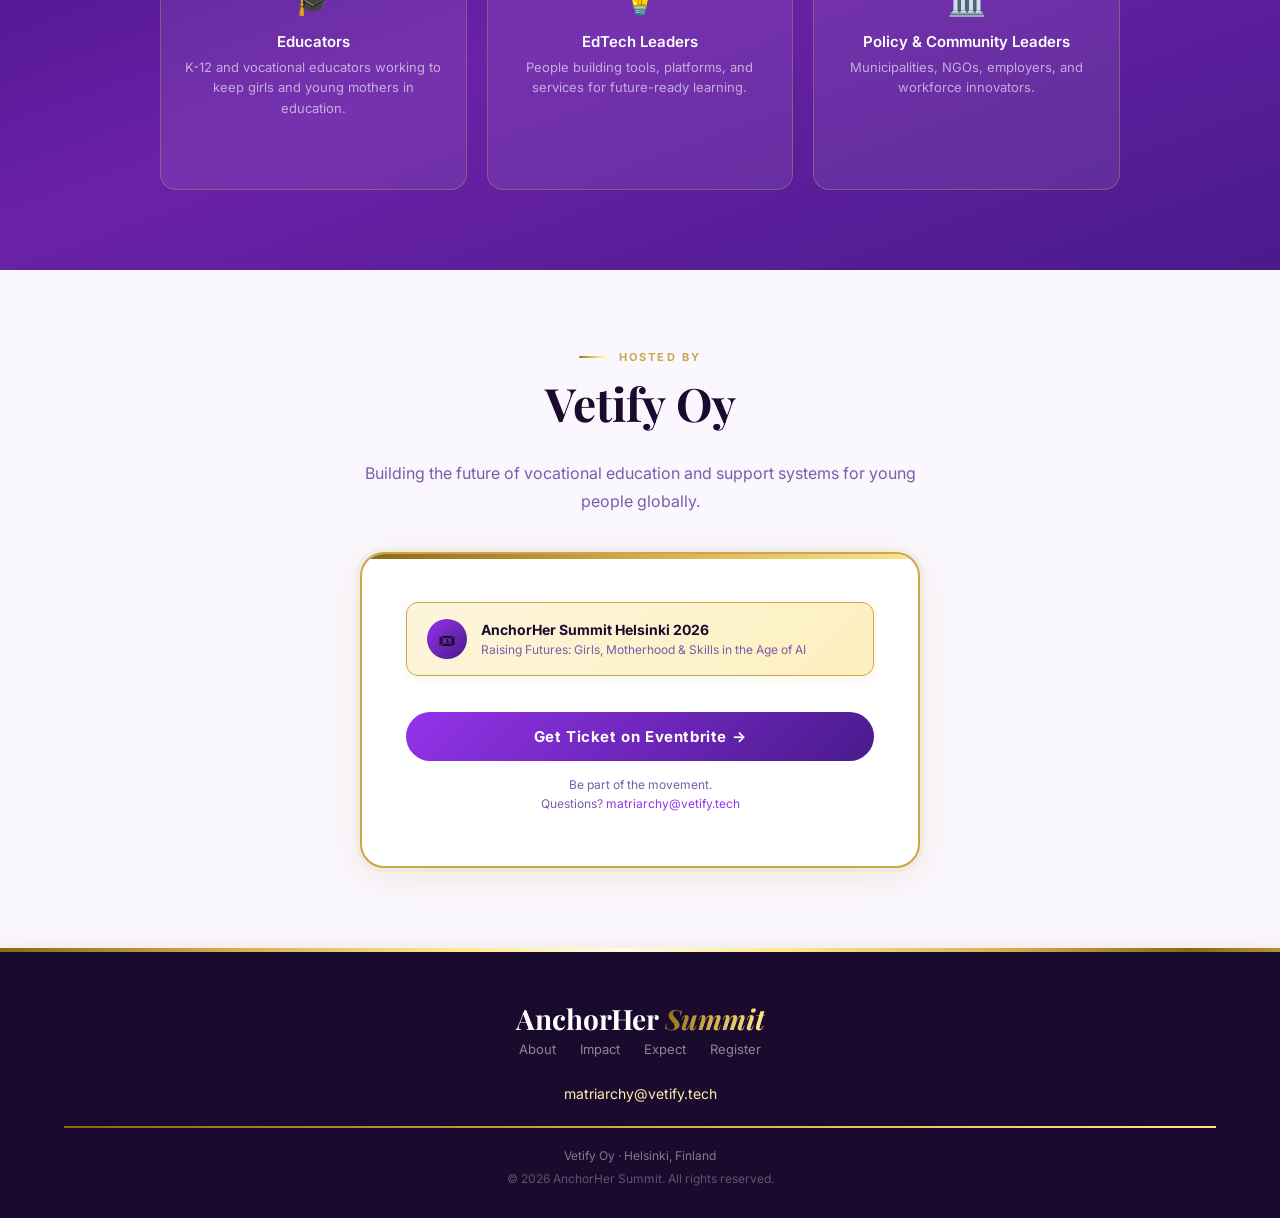
==== commit d01a22d7: "hour change" ====
--- a/index.html
+++ b/index.html
@@ -137,7 +137,7 @@
         <div class="about-visual">
           <div class="about-visual-accent"></div>
           <div class="about-stat">
-            <div class="about-stat-num">2<span> hrs</span></div>
+            <div class="about-stat-num">3<span> hrs</span></div>
             <div class="about-stat-label">Focused, high-impact summit time</div>
           </div>
           <div class="about-stat">
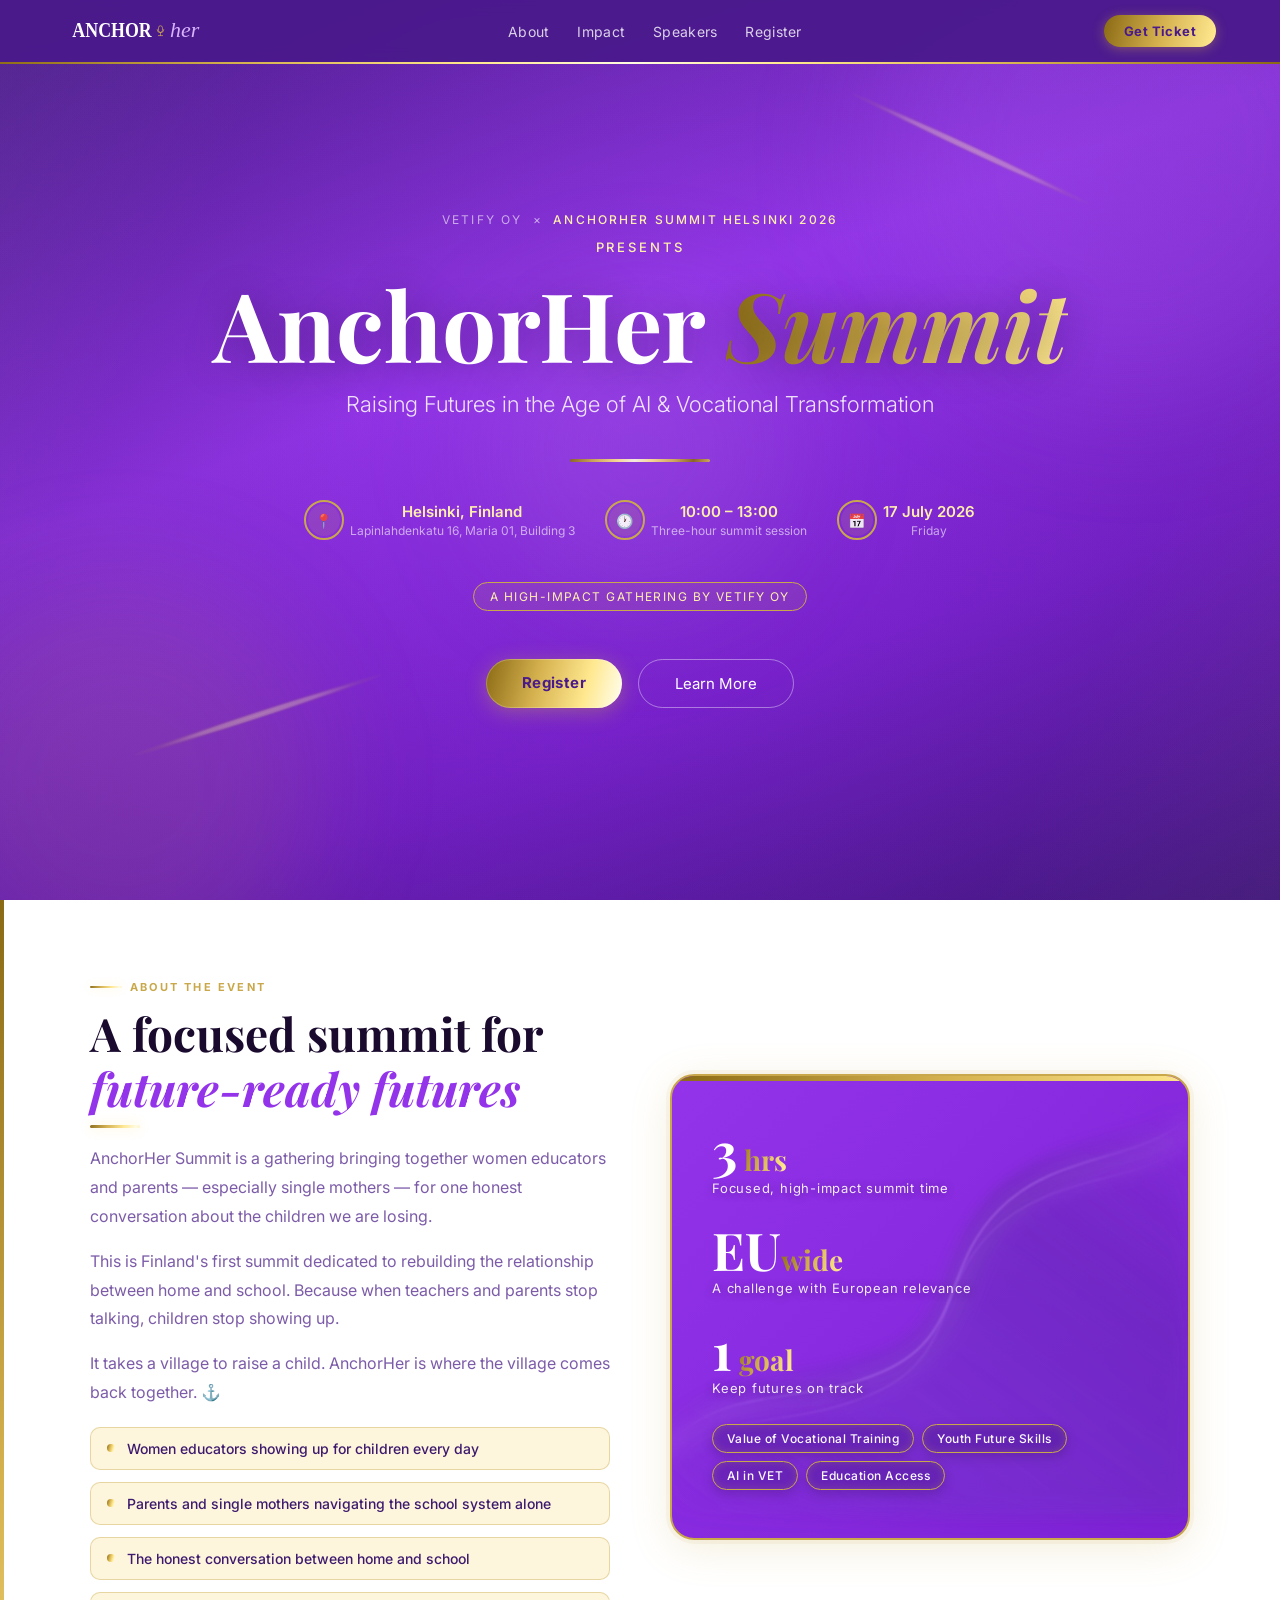
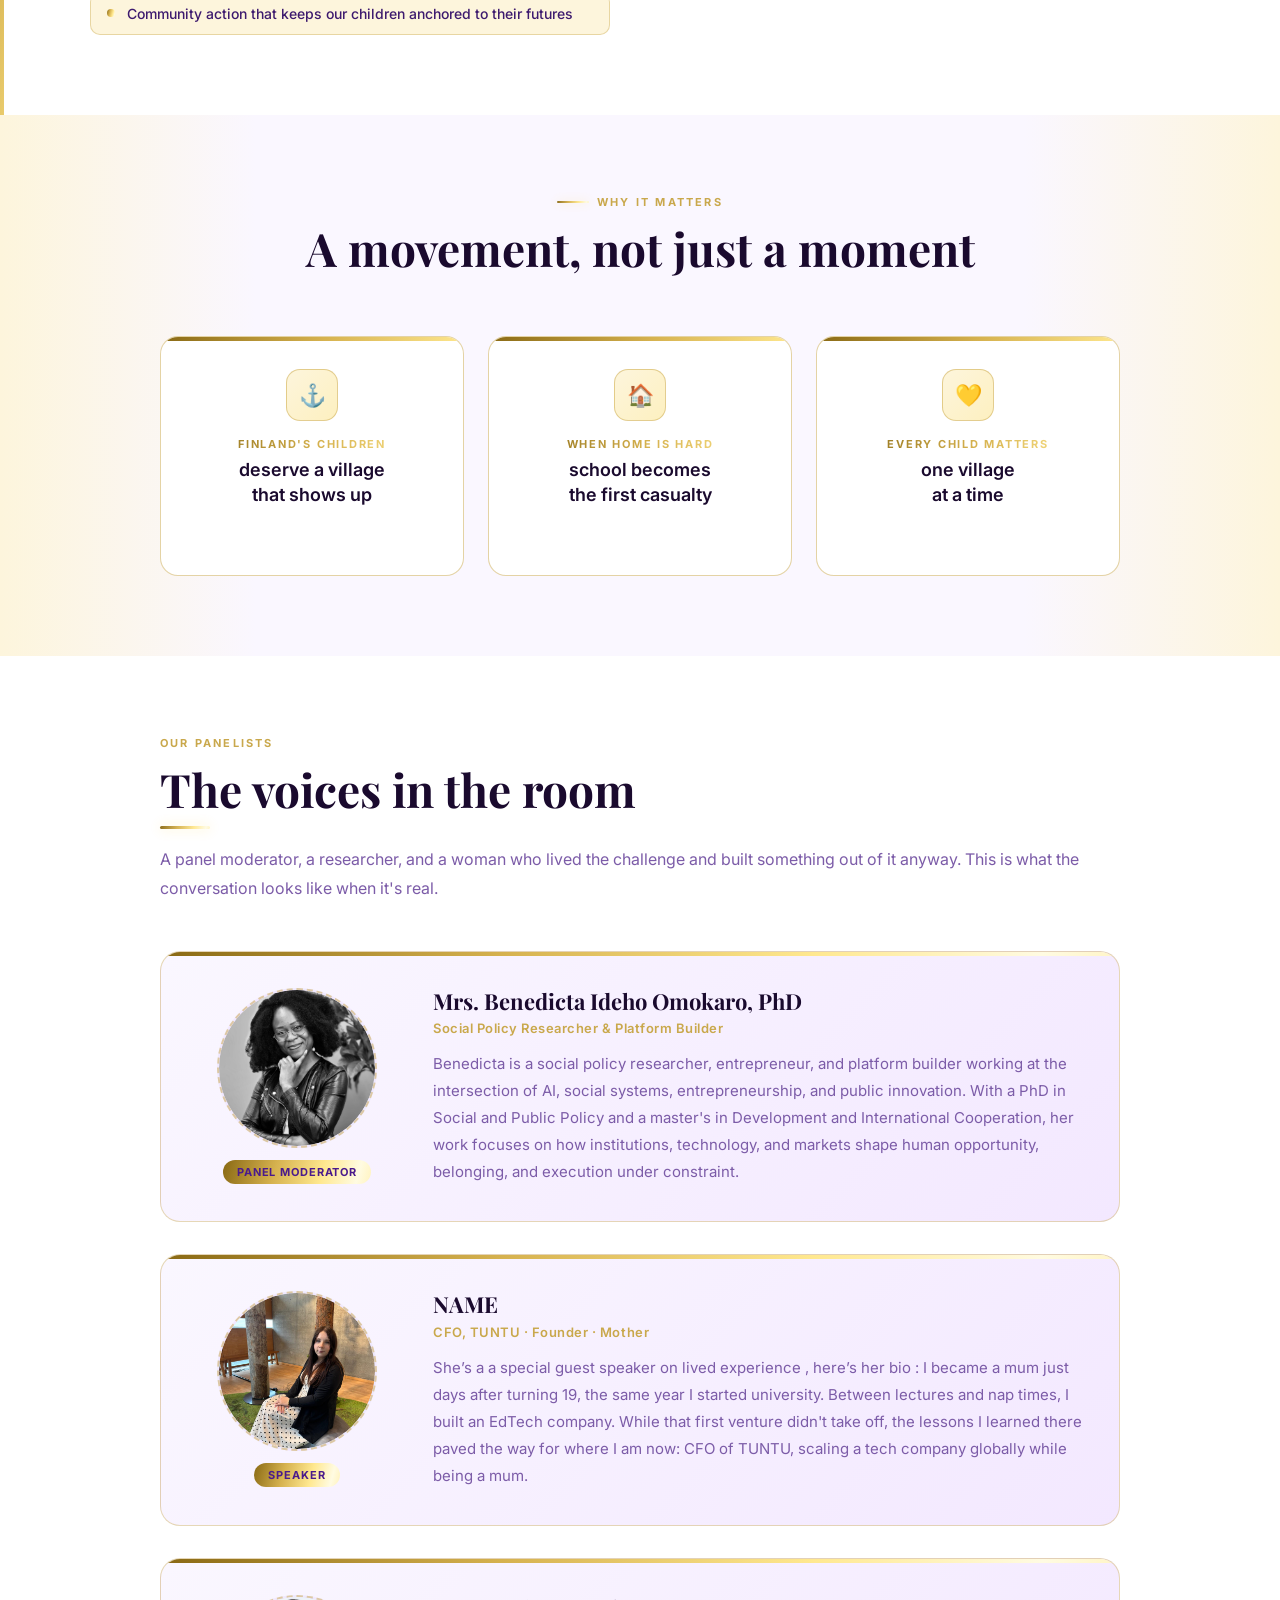
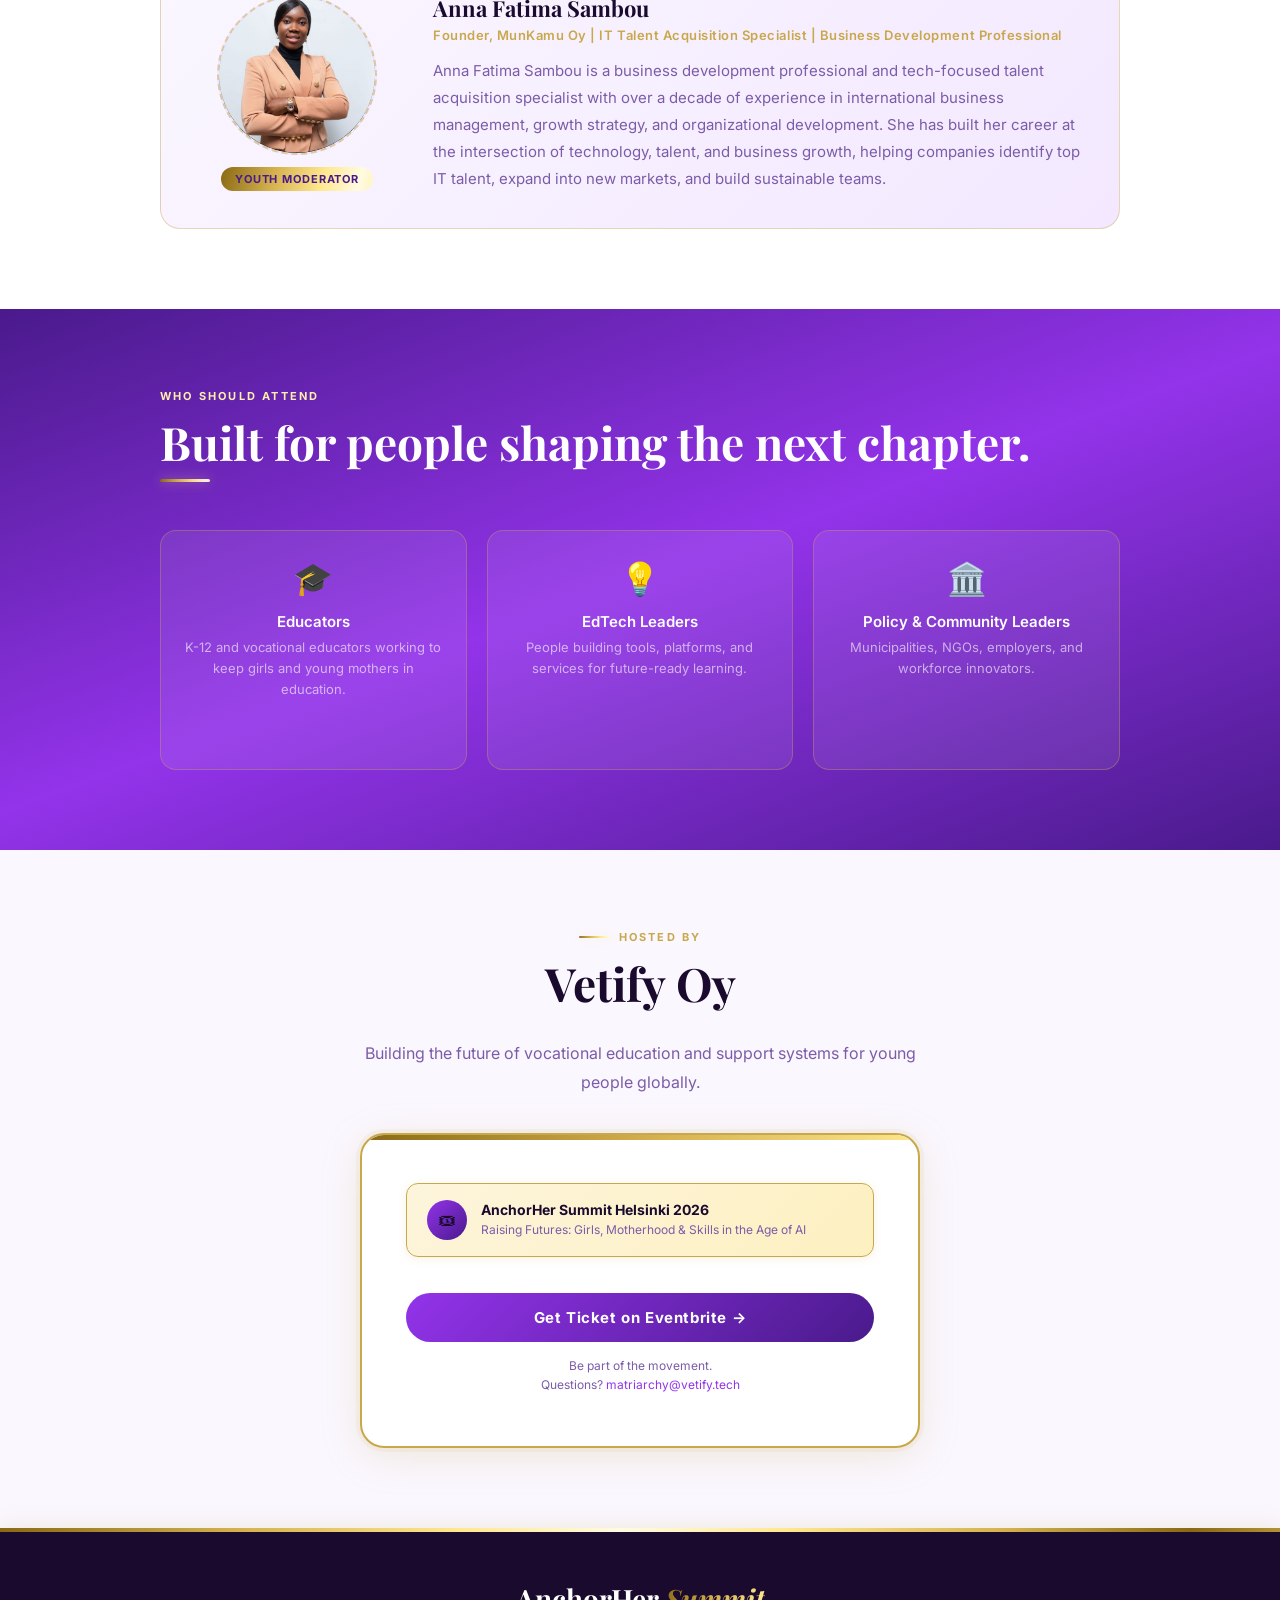
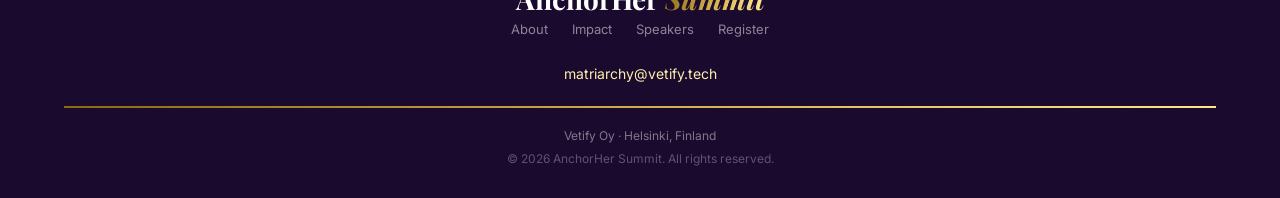
==== commit 80743b31: "Refactor code structure for improved readability and maintainability Co-authored-by: Copilot <copilo" ====
--- a/index.html
+++ b/index.html
@@ -24,11 +24,11 @@
       <div class="nav-links">
         <a href="#about">About</a>
         <a href="#details">Impact</a>
-        <a href="#speakers">Expect</a>
+        <a href="#speakers">Speakers</a>
         <a href="#register">Register</a>
       </div>
       <a
-        href="https://www.eventbrite.com/e/anchor-her-2026-tickets-1987062125307?utm_experiment=test_share_listing&amp;aff=ebdsshios&amp;sg=4c2efbb95461419b3575d5b0c4563338e0e5903db232648cd153c966b1253287ff95b7b85a6dab81c7ffede39c8ee345f664fbf305e3b90b16de15519424bc4d80ee0aa42f02c22184fb0f5b1e31"
+        href="https://www.eventbrite.com/e/anchor-her-2026-tickets-1987062125307?utm_experiment=test_share_listing&aff=ebdsshios&sg=4c2efbb95461419b3575d5b0c4563338e0e5903db232648cd153c966b1253287ff95b7b85a6dab81c7ffede39c8ee345f664fbf305e3b90b16de15519424bc4d80ee0aa42f02c22184fb0f5b1e31"
         target="_blank"
         rel="noopener noreferrer"
         class="nav-cta"
@@ -81,7 +81,7 @@
 
       <div class="hero-cta">
         <a
-          href="https://www.eventbrite.com/e/anchor-her-2026-tickets-1987062125307?utm_experiment=test_share_listing&amp;aff=ebdsshios&amp;sg=4c2efbb95461419b3575d5b0c4563338e0e5903db232648cd153c966b1253287ff95b7b85a6dab81c7ffede39c8ee345f664fbf305e3b90b16de15519424bc4d80ee0aa42f02c22184fb0f5b1e31"
+          href="https://www.eventbrite.com/e/anchor-her-2026-tickets-1987062125307?utm_experiment=test_share_listing&aff=ebdsshios&sg=4c2efbb95461419b3575d5b0c4563338e0e5903db232648cd153c966b1253287ff95b7b85a6dab81c7ffede39c8ee345f664fbf305e3b90b16de15519424bc4d80ee0aa42f02c22184fb0f5b1e31"
           target="_blank"
           rel="noopener noreferrer"
           class="btn-primary"
@@ -99,38 +99,44 @@
           <h2 class="section-title">
             A focused summit for <em>future-ready futures</em>
           </h2>
+
           <p class="section-body">
-            AnchorHer Summit is a focused, high-impact gathering bringing
-            together educators, innovators, and community leaders to address one
-            of Europe&apos;s most urgent challenges: supporting girls and young
-            mothers to stay in education and access future-ready skills.
+            AnchorHer Summit is a gathering bringing together women educators
+            and parents — especially single mothers — for one honest
+            conversation about the children we are losing.
           </p>
           <p class="section-body" style="margin-top: 16px">
-            Built by Vetify Oy, this summit explores how Finland&apos;s proven
-            education model can inspire scalable solutions for a rapidly
-            changing, AI-driven world.
+            This is Finland's first summit dedicated to rebuilding the
+            relationship between home and school. Because when teachers and
+            parents stop talking, children stop showing up.
           </p>
           <p class="section-body" style="margin-top: 16px">
-            This is not just an education issue, it&apos;s a future workforce
-            challenge. AnchorHer is the beginning of a new ecosystem designed to
-            keep education alive and futures on track.
-          </p>
+            It takes a village to raise a child. AnchorHer is where the village
+            comes back together. ⚓
+          </p>
+
           <div class="audience-list">
             <div class="audience-item">
               <div class="audience-dot"></div>
-              <span>Supporting girls and young mothers in education</span>
+              <span>Women educators showing up for children every day</span>
             </div>
             <div class="audience-item">
               <div class="audience-dot"></div>
-              <span>AI, vocational pathways, and future-ready skills</span>
+              <span
+                >Parents and single mothers navigating the school system
+                alone</span
+              >
             </div>
             <div class="audience-item">
               <div class="audience-dot"></div>
-              <span>Finland-inspired scalable education solutions</span>
+              <span>The honest conversation between home and school</span>
             </div>
             <div class="audience-item">
               <div class="audience-dot"></div>
-              <span>Community-led action for long-term impact</span>
+              <span
+                >Community action that keeps our children anchored to their
+                futures</span
+              >
             </div>
           </div>
         </div>
@@ -167,24 +173,24 @@
           Why It Matters
         </p>
         <h2 class="section-title no-underline">
-          A workforce issue, not just an education issue
+          A movement, not just a moment
         </h2>
       </div>
       <div class="details-grid">
         <div class="detail-card">
-          <div class="detail-icon">📉</div>
-          <div class="detail-label">EU Dropouts</div>
-          <div class="detail-value">3.1 million<br />young people</div>
+          <div class="detail-icon">⚓</div>
+          <div class="detail-label">Finland's Children</div>
+          <div class="detail-value">deserve a village<br />that shows up</div>
         </div>
         <div class="detail-card">
-          <div class="detail-icon">🤰</div>
-          <div class="detail-label">Linked to Pregnancy</div>
-          <div class="detail-value">10–20% of female<br />dropouts</div>
+          <div class="detail-icon">🏠</div>
+          <div class="detail-label">When Home Is Hard</div>
+          <div class="detail-value">school becomes<br />the first casualty</div>
         </div>
         <div class="detail-card">
-          <div class="detail-icon">€</div>
-          <div class="detail-label">Europe Impact</div>
-          <div class="detail-value">Over €300M<br />annual impact</div>
+          <div class="detail-icon">💛</div>
+          <div class="detail-label">Every Child Matters</div>
+          <div class="detail-value">one village<br />at a time</div>
         </div>
       </div>
     </section>
@@ -193,41 +199,89 @@
     <section class="speakers" id="speakers">
       <div class="speakers-inner">
         <div class="section-center section-center-wide section-header-left">
-          <p class="section-label">What to Expect</p>
-          <h2 class="section-title">
-            Insightful, practical, and action-oriented
-          </h2>
+          <p class="section-label">Our Panelists</p>
+          <h2 class="section-title">The voices in the room</h2>
           <p class="section-body speakers-intro">
-            Insightful keynote from a frontline educator, expert panels on
-            education gaps and future skills, conversations on AI and vocational
-            training, real voices from lived experience, and an interactive
-            session that shapes actionable solutions.
-          </p>
-        </div>
-        <div class="speakers-grid">
-          <div class="speaker-card">
-            <div class="speaker-avatar">
-              <div class="speaker-avatar-inner">?</div>
-            </div>
-            <div class="speaker-name-ph">Keynote</div>
-            <div class="speaker-role-ph">Frontline educator</div>
-            <div class="speaker-coming">Insightful</div>
-          </div>
-          <div class="speaker-card">
-            <div class="speaker-avatar">
-              <div class="speaker-avatar-inner">?</div>
-            </div>
-            <div class="speaker-name-ph">Panel</div>
-            <div class="speaker-role-ph">Education &amp; future skills</div>
-            <div class="speaker-coming">Expert Voices</div>
-          </div>
-          <div class="speaker-card">
-            <div class="speaker-avatar">
-              <div class="speaker-avatar-inner">?</div>
-            </div>
-            <div class="speaker-name-ph">Session</div>
-            <div class="speaker-role-ph">Interactive solutions lab</div>
-            <div class="speaker-coming">Action Focused</div>
+            A panel moderator, a researcher, and a woman who lived the challenge
+            and built something out of it anyway. This is what the conversation
+            looks like when it's real.
+          </p>
+        </div>
+
+        <div class="speakers-grid speakers-grid-full">
+          <!-- PANELIST 1 — Panel Moderator -->
+          <div class="speaker-card speaker-card-full">
+            <div class="speaker-photo-wrap">
+              <div class="speaker-avatar">
+                <img src="first.jpeg" alt="Mrs. Benedicta Ideho Omokaro, PhD" />
+              </div>
+              <div class="speaker-role-badge">Panel Moderator</div>
+            </div>
+            <div class="speaker-info">
+              <div class="speaker-name-ph">
+                Mrs. Benedicta Ideho Omokaro, PhD
+              </div>
+              <div class="speaker-role-ph">
+                Social Policy Researcher &amp; Platform Builder
+              </div>
+              <p class="speaker-bio">
+                Benedicta is a social policy researcher, entrepreneur, and
+                platform builder working at the intersection of AI, social
+                systems, entrepreneurship, and public innovation. With a PhD in
+                Social and Public Policy and a master's in Development and
+                International Cooperation, her work focuses on how institutions,
+                technology, and markets shape human opportunity, belonging, and
+                execution under constraint.
+              </p>
+            </div>
+          </div>
+
+          <!-- PANELIST 3 — Aada -->
+          <div class="speaker-card speaker-card-full">
+            <div class="speaker-photo-wrap">
+              <div class="speaker-avatar">
+                <img src="aado.jpeg" alt="Aada" />
+              </div>
+              <div class="speaker-role-badge">Speaker</div>
+            </div>
+            <div class="speaker-info">
+              <div class="speaker-name-ph">NAME</div>
+              <div class="speaker-role-ph">CFO, TUNTU · Founder · Mother</div>
+              <p class="speaker-bio">
+                She’s a a special guest speaker on lived experience , here’s her
+                bio : I became a mum just days after turning 19, the same year I
+                started university. Between lectures and nap times, I built an
+                EdTech company. While that first venture didn't take off, the
+                lessons I learned there paved the way for where I am now: CFO of
+                TUNTU, scaling a tech company globally while being a mum.
+              </p>
+            </div>
+          </div>
+
+          <!-- PANELIST 4 — Anna Fatima Sambou -->
+          <div class="speaker-card speaker-card-full">
+            <div class="speaker-photo-wrap">
+              <div class="speaker-avatar">
+                <img src="anna.jpeg" alt="Anna Fatima Sambou" />
+              </div>
+              <div class="speaker-role-badge">Youth Moderator</div>
+            </div>
+            <div class="speaker-info">
+              <div class="speaker-name-ph">Anna Fatima Sambou</div>
+              <div class="speaker-role-ph">
+                Founder, MunKamu Oy | IT Talent Acquisition Specialist |
+                Business Development Professional
+              </div>
+              <p class="speaker-bio">
+                Anna Fatima Sambou is a business development professional and
+                tech-focused talent acquisition specialist with over a decade of
+                experience in international business management, growth
+                strategy, and organizational development. She has built her
+                career at the intersection of technology, talent, and business
+                growth, helping companies identify top IT talent, expand into
+                new markets, and build sustainable teams.
+              </p>
+            </div>
           </div>
         </div>
       </div>
@@ -294,7 +348,7 @@
           </div>
           <div style="text-align: center; padding: 8px 0 4px">
             <a
-              href="https://www.eventbrite.com/e/anchor-her-2026-tickets-1987062125307?utm_experiment=test_share_listing&amp;aff=ebdsshios&amp;sg=4c2efbb95461419b3575d5b0c4563338e0e5903db232648cd153c966b1253287ff95b7b85a6dab81c7ffede39c8ee345f664fbf305e3b90b16de15519424bc4d80ee0aa42f02c22184fb0f5b1e31"
+              href="https://www.eventbrite.com/e/anchor-her-2026-tickets-1987062125307?utm_experiment=test_share_listing&aff=ebdsshios&sg=4c2efbb95461419b3575d5b0c4563338e0e5903db232648cd153c966b1253287ff95b7b85a6dab81c7ffede39c8ee345f664fbf305e3b90b16de15519424bc4d80ee0aa42f02c22184fb0f5b1e31"
               target="_blank"
               rel="noopener noreferrer"
               class="submit-btn"
@@ -317,7 +371,7 @@
       <div class="footer-links">
         <a href="#about">About</a>
         <a href="#details">Impact</a>
-        <a href="#speakers">Expect</a>
+        <a href="#speakers">Speakers</a>
         <a href="#register">Register</a>
       </div>
       <div class="footer-email">matriarchy@vetify.tech</div>
--- a/styles.css
+++ b/styles.css
@@ -1,13 +1,12 @@
 /* ─── VARIABLES ─────────────────────────────────────────── */
 :root {
-  --purple-dark: #4a1a8c;
-  --purple-main: #7c22d4;
-  --purple-vivid: #9333ea;
-  --purple-bright: #a855f7;
-  --purple-mid: #b57bee;
-  --purple-light: #d8b4fe;
-  --purple-pale: #f3e8ff;
-
+  --purple-dark: #4a1a8c; /* Nav background, button gradients, deep shadows */
+  --purple-main: #7c22d4; /* General purple, about section visual */
+  --purple-vivid: #9333ea; /* Primary accent, links, section labels, form inputs */
+  --purple-bright: #a855f7; /* Lighter accent, speaker avatar gradients */
+  --purple-mid: #b57bee; /* Mid-tone, transitions */
+  --purple-light: #d8b4fe; /* Light tint */
+  --purple-pale: #f3e8ff; /* Background tints, speaker card backgrounds */
   /* flat gold fallbacks */
   --gold: #c9a84c;
   --gold-light: #ffefad;
@@ -45,17 +44,7 @@
   --text-muted: #7c5ca8;
 }
 
-/* ─── SHIMMER ANIMATION ──────────────────────────────────── */
-@keyframes shimmer {
-  0% {
-    background-position: 150% center;
-  }
-  100% {
-    background-position: -150% center;
-  }
-}
-
-/* Utility: apply to any element that should shimmer */
+/* Utility: apply to any element that should use the gold gradient */
 .gold-shiny {
   background: var(--gold-shimmer);
   background-size: 200% auto;
@@ -141,10 +130,10 @@
   min-height: 100vh;
   background: linear-gradient(
     160deg,
-    #2d0a5c 0%,
-    #5b1a9f 40%,
-    #7c22d4 70%,
-    #4a0e8c 100%
+    var(--purple-dark) 0%,
+    var(--purple-vivid) 40%,
+    var(--purple-main) 70%,
+    var(--purple-dark) 100%
   );
   display: flex;
   flex-direction: column;
@@ -497,7 +486,7 @@
   display: none;
 }
 
-.gold-divider {
+gold-divider {
   width: 80px;
   height: 4px;
   background: var(--gold-shimmer);
@@ -531,7 +520,7 @@
   margin: 0 auto;
 }
 .about-visual {
-  background: linear-gradient(135deg, #5b1a9f, #9333ea);
+  background: linear-gradient(135deg, var(--purple-vivid), var(--purple-main));
   border-radius: 24px;
   padding: 48px 40px;
   position: relative;
@@ -752,7 +741,6 @@
   color: var(--text-muted);
   margin-top: 4px;
 }
-
 /* ─── SPEAKERS ───────────────────────────────────────────── */
 .speakers {
   background: var(--white);
@@ -762,94 +750,136 @@
   margin: 0 auto;
 }
 .speakers-grid {
+  display: flex;
+  flex-direction: column;
+  gap: 32px;
+  margin-top: 40px;
+}
+.speaker-card {
   display: grid;
-  grid-template-columns: repeat(3, 1fr);
-  gap: 24px;
-  max-width: 960px;
-  margin: 36px auto 0;
-}
-.speaker-card {
+  grid-template-columns: 200px 1fr;
+  gap: 36px;
+  align-items: start;
   border: 1.5px solid rgba(201, 168, 76, 0.4);
-  border-radius: 18px;
-  padding: 36px 24px;
-  text-align: center;
+  border-radius: 20px;
+  padding: 36px;
   background: linear-gradient(135deg, #faf7ff, #f3e8ff);
   position: relative;
   overflow: hidden;
   transition: box-shadow 0.2s;
-  min-height: 240px;
 }
 .speaker-card:hover {
-  box-shadow: 0 4px 20px rgba(201, 168, 76, 0.2);
+  box-shadow: 0 6px 28px rgba(201, 168, 76, 0.18);
   border-color: var(--gold);
 }
 .speaker-card::before {
   content: "";
   position: absolute;
-  inset: 0;
-  background: linear-gradient(
-    135deg,
-    rgba(201, 168, 76, 0.05) 0%,
-    transparent 60%
-  );
+  top: 0;
+  left: 0;
+  right: 0;
+  height: 4px;
+  background: var(--gold-shimmer);
+  background-size: 200% auto;
+}
+
+.speaker-photo-wrap {
+  display: flex;
+  flex-direction: column;
+  align-items: center;
+  gap: 12px;
 }
 .speaker-avatar {
-  width: 80px;
-  height: 80px;
+  width: 160px;
+  height: 160px;
   border-radius: 50%;
-  background: linear-gradient(135deg, #c4b5fd, #a855f7);
-  margin: 0 auto 16px;
-  outline: 2px solid var(--gold);
-  outline-offset: 2px;
+  border: 2px dashed rgba(201, 168, 76, 0.5);
+  background: linear-gradient(135deg, #f3e8ff, #ede9fe);
   display: flex;
   align-items: center;
   justify-content: center;
   position: relative;
   z-index: 1;
-}
-.speaker-avatar-inner {
+  overflow: hidden;
+}
+.speaker-avatar img {
   width: 100%;
   height: 100%;
+  object-fit: cover;
   border-radius: 50%;
-  background: linear-gradient(135deg, #7c3aed, #5b21b6);
-  display: flex;
-  align-items: center;
-  justify-content: center;
-  color: rgba(255, 255, 255, 0.4);
-  font-size: 28px;
+}
+.speaker-avatar-inner {
+  font-size: 12px;
+  font-weight: 600;
+  color: var(--gold);
+  letter-spacing: 0.08em;
+  text-transform: uppercase;
+}
+.speaker-role-badge {
+  background: var(--gold-shimmer);
+  background-size: 200% auto;
+  color: var(--purple-dark);
+  font-size: 11px;
+  font-weight: 700;
+  letter-spacing: 0.08em;
+  text-transform: uppercase;
+  padding: 5px 14px;
+  border-radius: 20px;
+  text-align: center;
+  white-space: nowrap;
+}
+.speaker-info {
+  display: flex;
+  flex-direction: column;
+  gap: 4px;
 }
 .speaker-name-ph {
+  font-family: "Playfair Display", serif;
+  font-size: 22px;
+  font-weight: 700;
+  color: var(--text-dark);
+  line-height: 1.2;
+  margin-bottom: 2px;
+}
+.speaker-role-ph {
   font-size: 13px;
   font-weight: 600;
-  color: var(--purple-main);
-  margin-bottom: 4px;
-  position: relative;
-  z-index: 1;
-}
-.speaker-role-ph {
-  font-size: 12px;
+  color: var(--gold);
+  letter-spacing: 0.04em;
+  margin-bottom: 10px;
+}
+.speaker-bio {
+  font-size: 15px;
+  line-height: 1.8;
   color: var(--text-muted);
-  position: relative;
-  z-index: 1;
-}
-.speaker-coming {
-  font-size: 11px;
-  letter-spacing: 0.12em;
-  text-transform: uppercase;
-  background: var(--gold-shimmer);
-  background-size: 300% auto;
-  -webkit-background-clip: text;
-  -webkit-text-fill-color: transparent;
-  background-clip: text;
-  margin-top: 8px;
-  font-weight: 700;
-  position: relative;
-  z-index: 1;
-}
-
+}
+.speaker-bio + .speaker-bio {
+  margin-top: 12px;
+}
+
+/* ─── RESPONSIVE ─────────────────────────────────────────── */
+@media (max-width: 768px) {
+  .speaker-card {
+    grid-template-columns: 1fr;
+  }
+  .speaker-photo-wrap {
+    flex-direction: row;
+    align-items: center;
+  }
+  .speaker-avatar {
+    width: 80px;
+    height: 80px;
+    min-width: 80px;
+  }
+}
 /* ─── PERKS ──────────────────────────────────────────────── */
 .perks {
-  background: linear-gradient(160deg, #3d0f80 0%, #6b21a8 50%, #4a1a8c 100%);
+  background: linear-gradient(
+    160deg,
+    var(--purple-dark) 0%,
+    var(--purple-vivid) 50%,
+    var(--purple-dark) 100%
+  );
 }
 .perks-inner {
   max-width: 960px;
@@ -935,7 +965,7 @@
       rgba(124, 34, 212, 0.92) 38%,
       rgba(74, 26, 140, 0.98) 100%
     ),
-    linear-gradient(135deg, #4a1a8c, #7c22d4);
+    linear-gradient(135deg, var(--purple-dark), var(--purple-main));
   box-shadow: 0 18px 50px rgba(26, 10, 46, 0.28),
     0 0 0 4px rgba(255, 210, 77, 0.08);
   text-decoration: none;
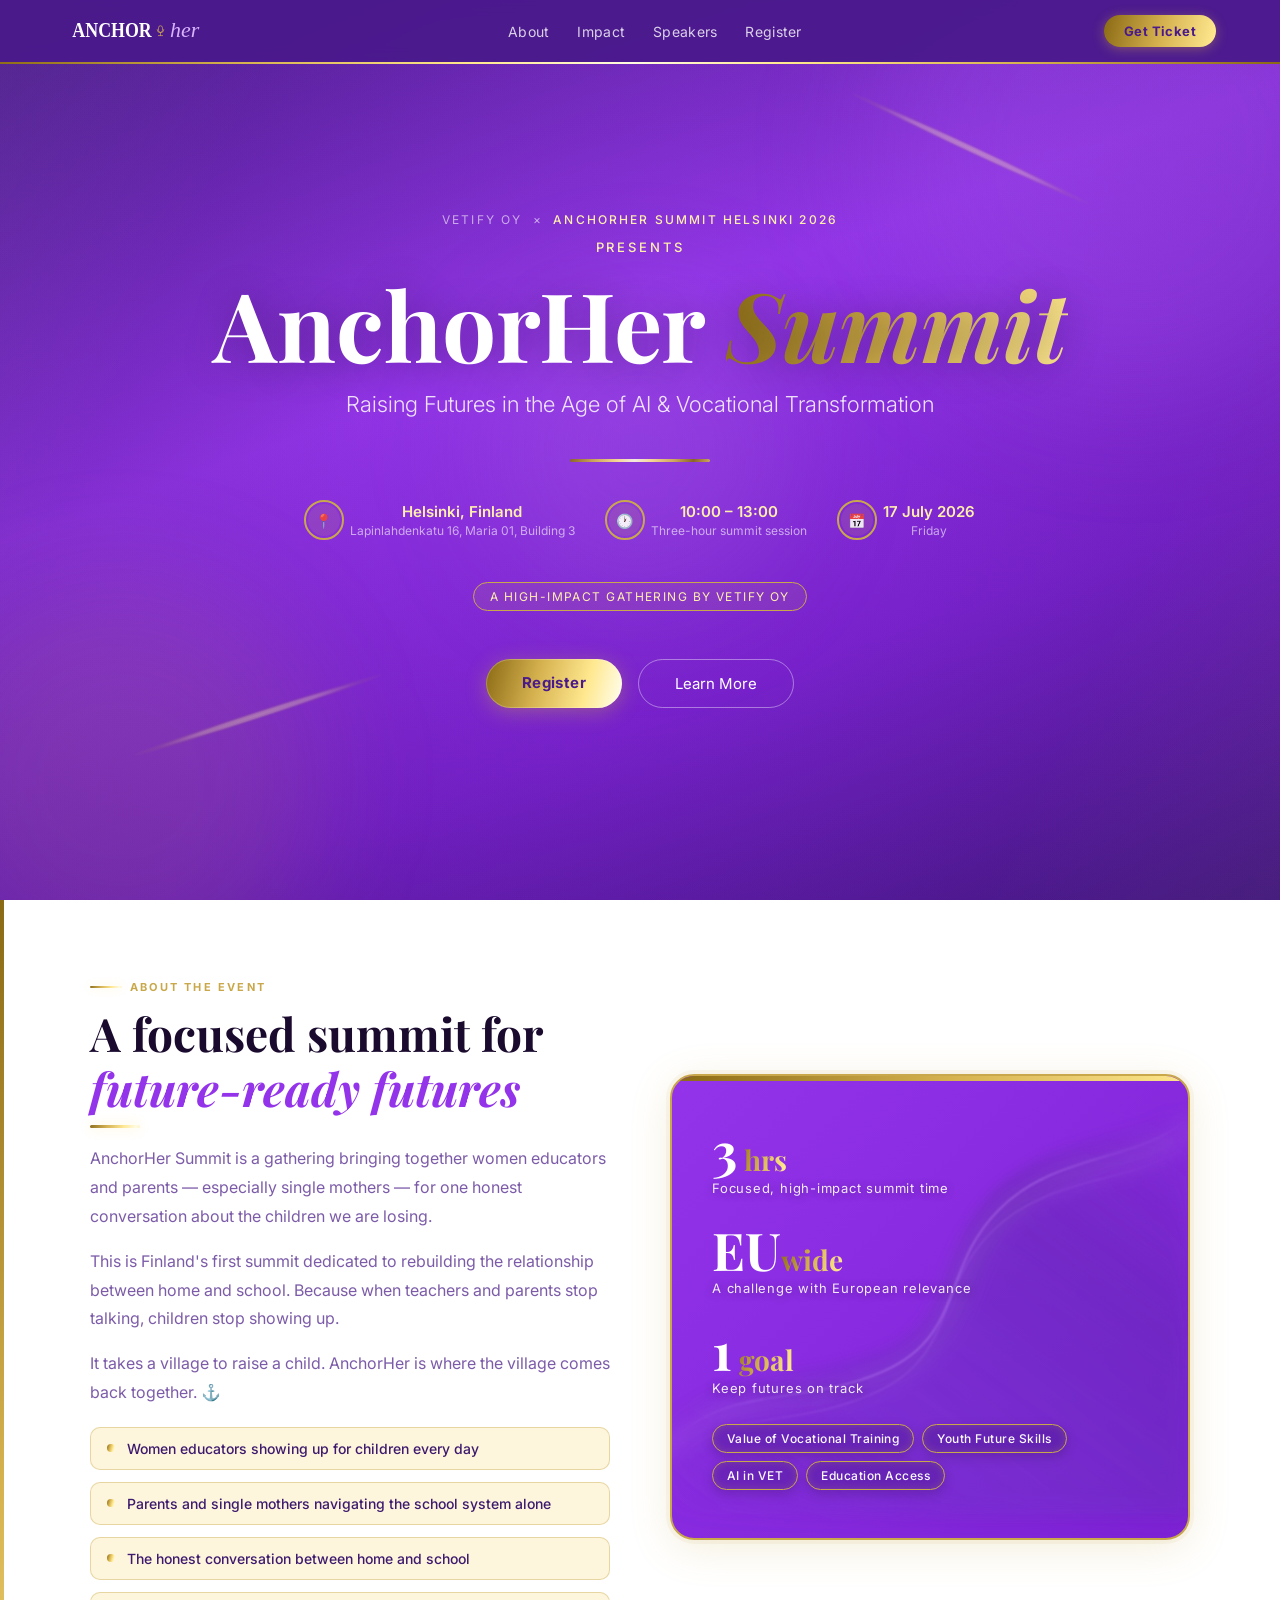
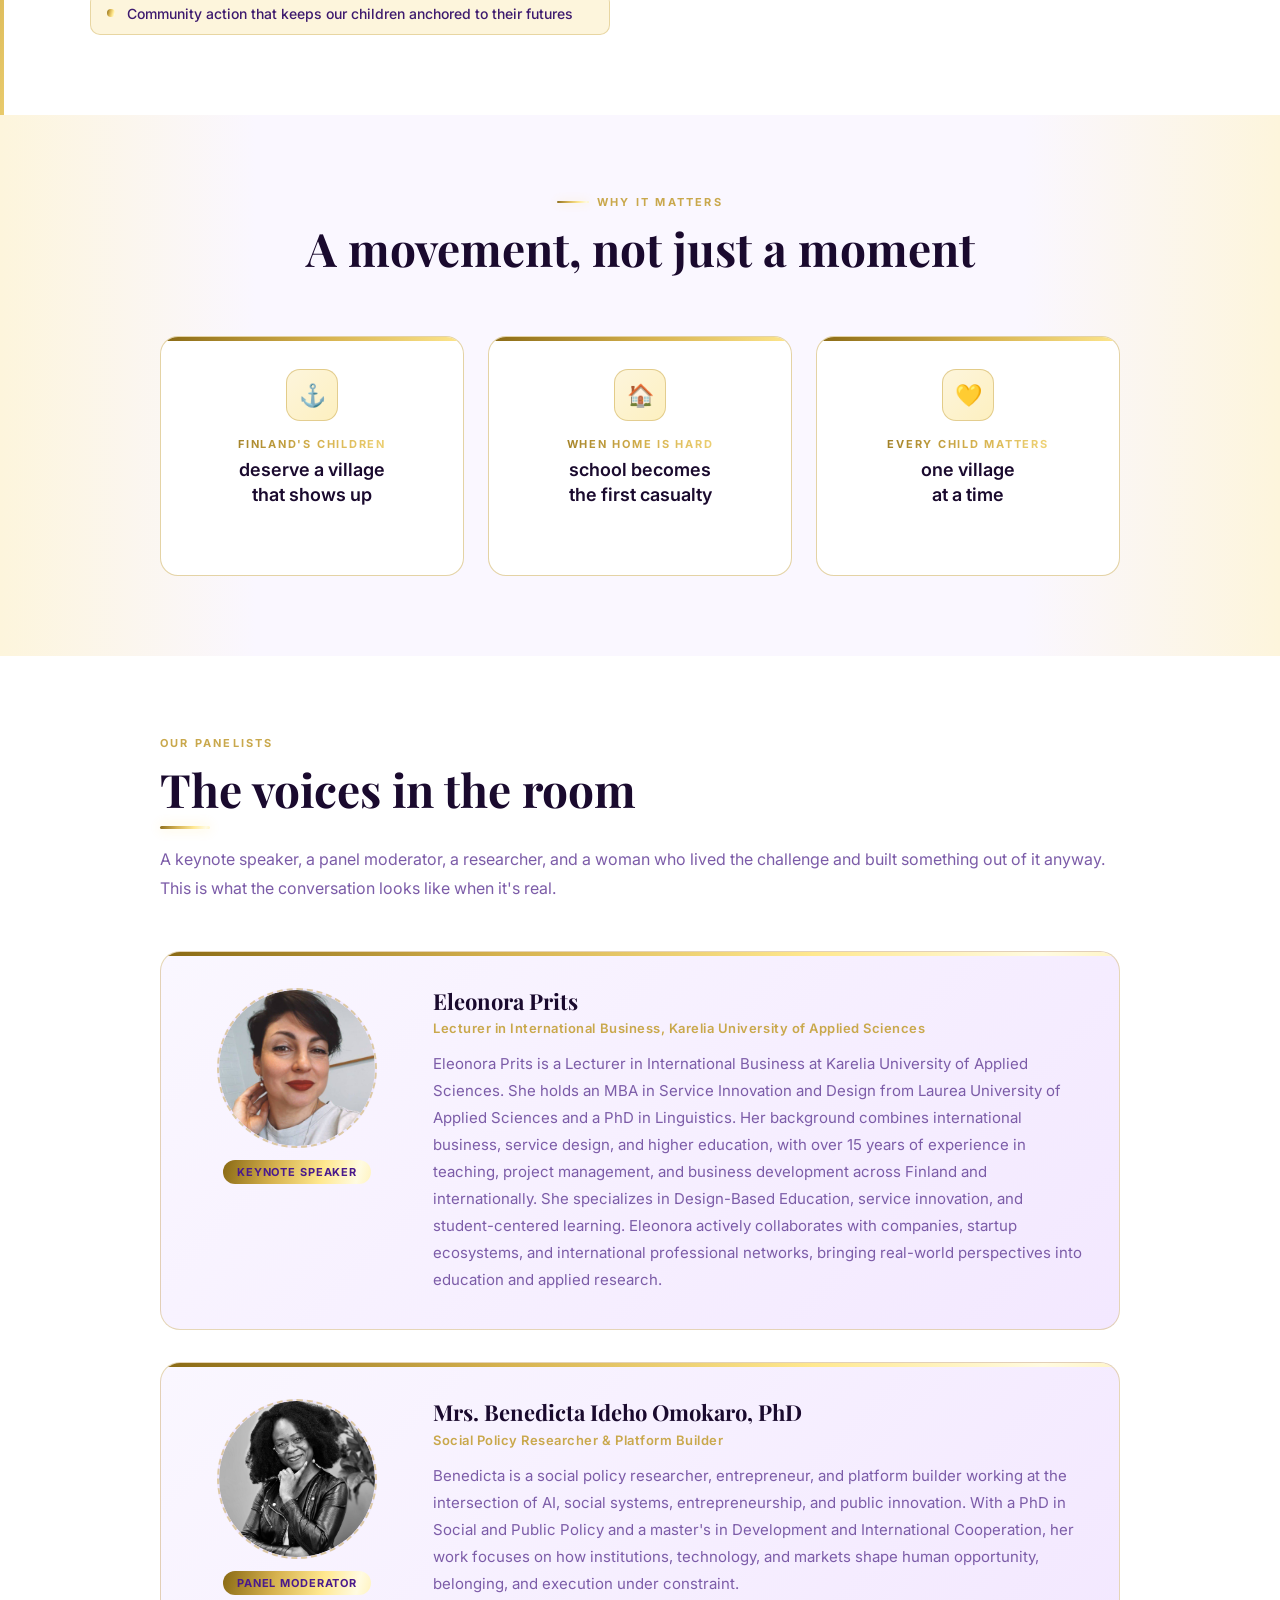
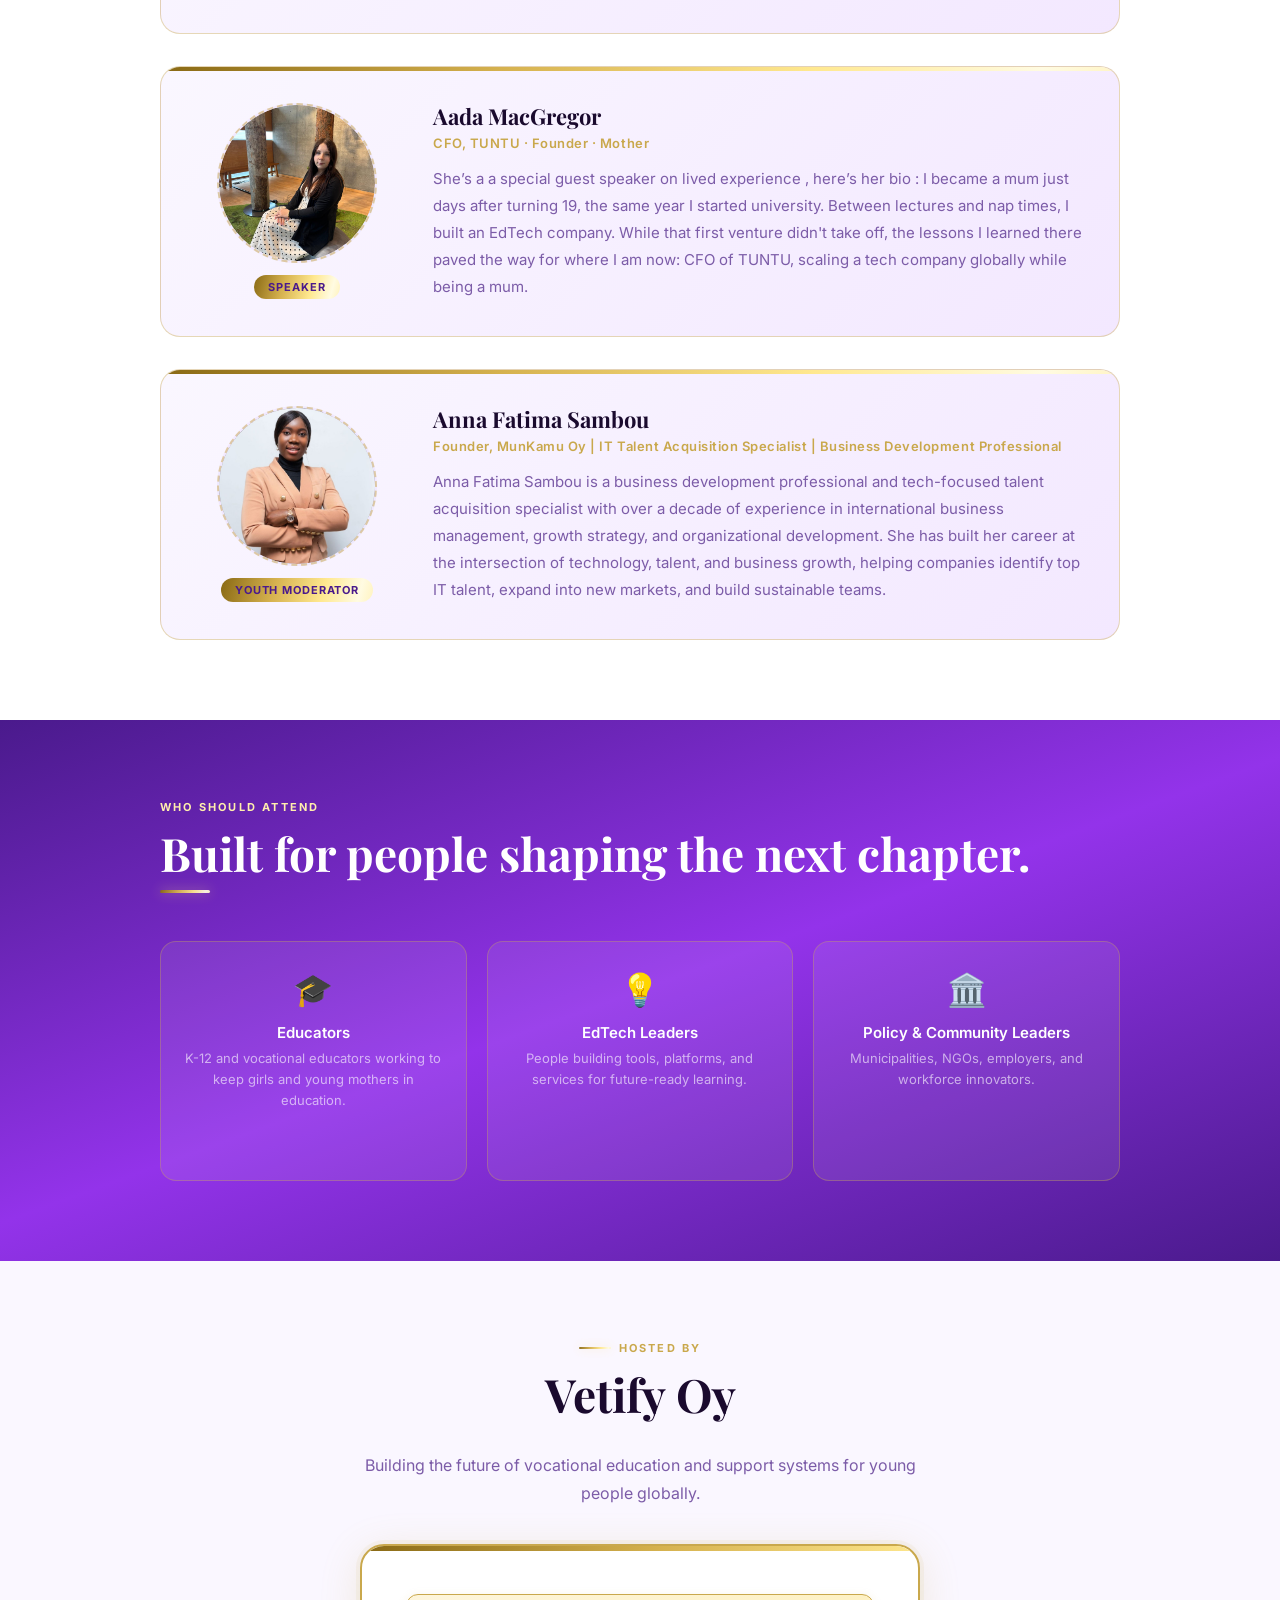
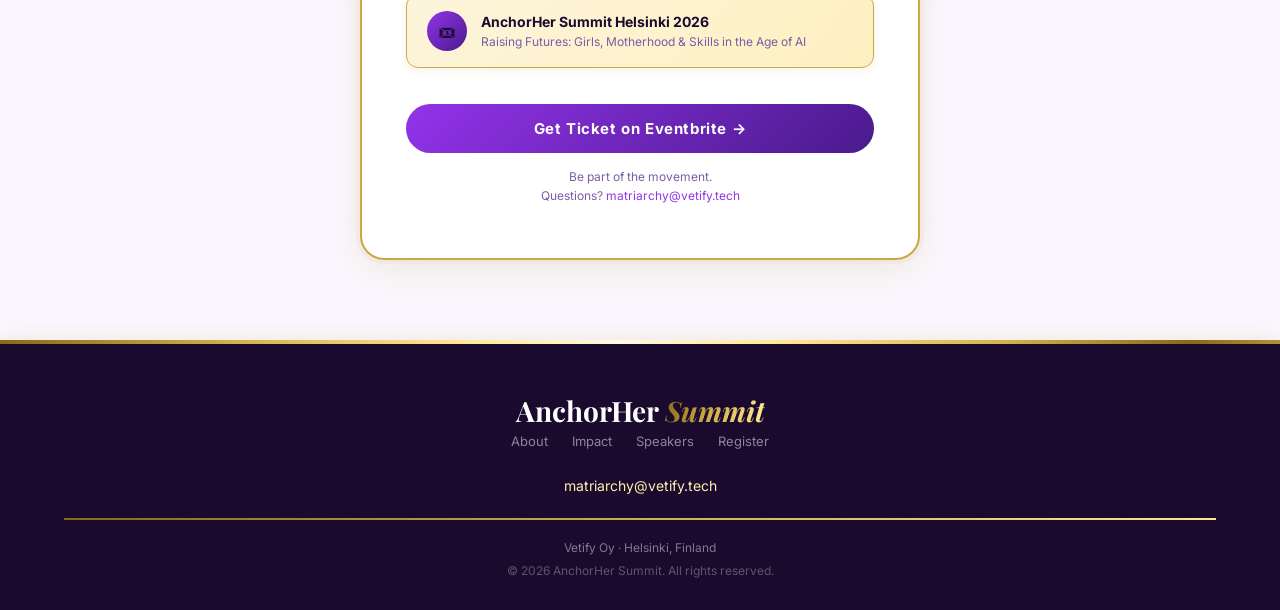
==== commit 60ecf68d: "add keynote speaker" ====
--- a/index.html
+++ b/index.html
@@ -202,13 +202,33 @@
           <p class="section-label">Our Panelists</p>
           <h2 class="section-title">The voices in the room</h2>
           <p class="section-body speakers-intro">
-            A panel moderator, a researcher, and a woman who lived the challenge
-            and built something out of it anyway. This is what the conversation
-            looks like when it's real.
+            A keynote speaker, a panel moderator, a researcher, and a woman who
+            lived the challenge and built something out of it anyway. This is
+            what the conversation looks like when it's real.
           </p>
         </div>
 
         <div class="speakers-grid speakers-grid-full">
+          <!-- KEYNOTE SPEAKER — Eleonora Prits -->
+          <div class="speaker-card speaker-card-full">
+            <div class="speaker-photo-wrap">
+              <div class="speaker-avatar">
+                <img src="keynote.jpeg" alt="Eleonora Prits" />
+              </div>
+              <div class="speaker-role-badge">Keynote Speaker</div>
+            </div>
+            <div class="speaker-info">
+              <div class="speaker-name-ph">Eleonora Prits</div>
+              <div class="speaker-role-ph">
+                Lecturer in International Business, Karelia University of
+                Applied Sciences
+              </div>
+              <p class="speaker-bio">
+                Eleonora Prits is a Lecturer in International Business at Karelia University of Applied Sciences. She holds an MBA in Service Innovation and Design from Laurea University of Applied Sciences and a PhD in Linguistics. Her background combines international business, service design, and higher education, with over 15 years of experience in teaching, project management, and business development across Finland and internationally. She specializes in Design-Based Education, service innovation, and student-centered learning. Eleonora actively collaborates with companies, startup ecosystems, and international professional networks, bringing real-world perspectives into education and applied research.
+              </p>
+            </div>
+          </div>
+
           <!-- PANELIST 1 — Panel Moderator -->
           <div class="speaker-card speaker-card-full">
             <div class="speaker-photo-wrap">
@@ -245,7 +265,7 @@
               <div class="speaker-role-badge">Speaker</div>
             </div>
             <div class="speaker-info">
-              <div class="speaker-name-ph">NAME</div>
+              <div class="speaker-name-ph">Aada MacGregor</div>
               <div class="speaker-role-ph">CFO, TUNTU · Founder · Mother</div>
               <p class="speaker-bio">
                 She’s a a special guest speaker on lived experience , here’s her
